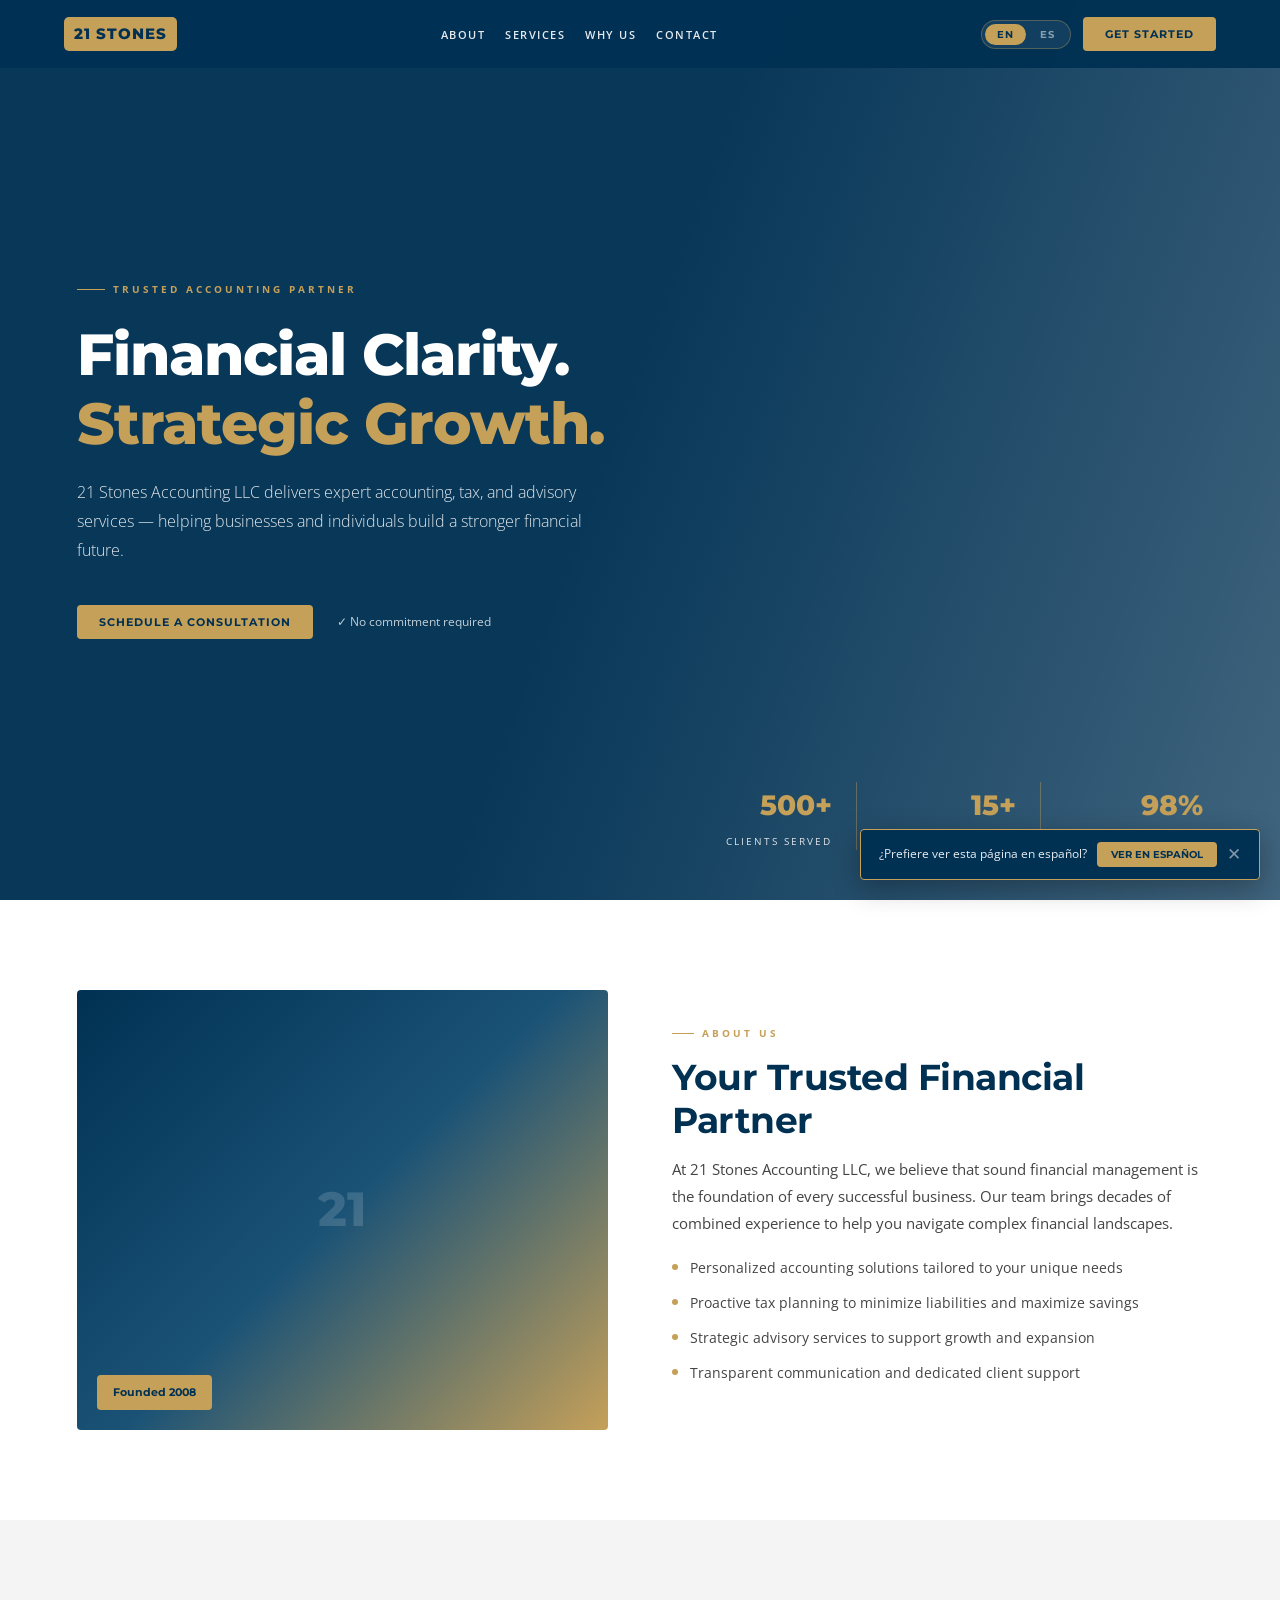
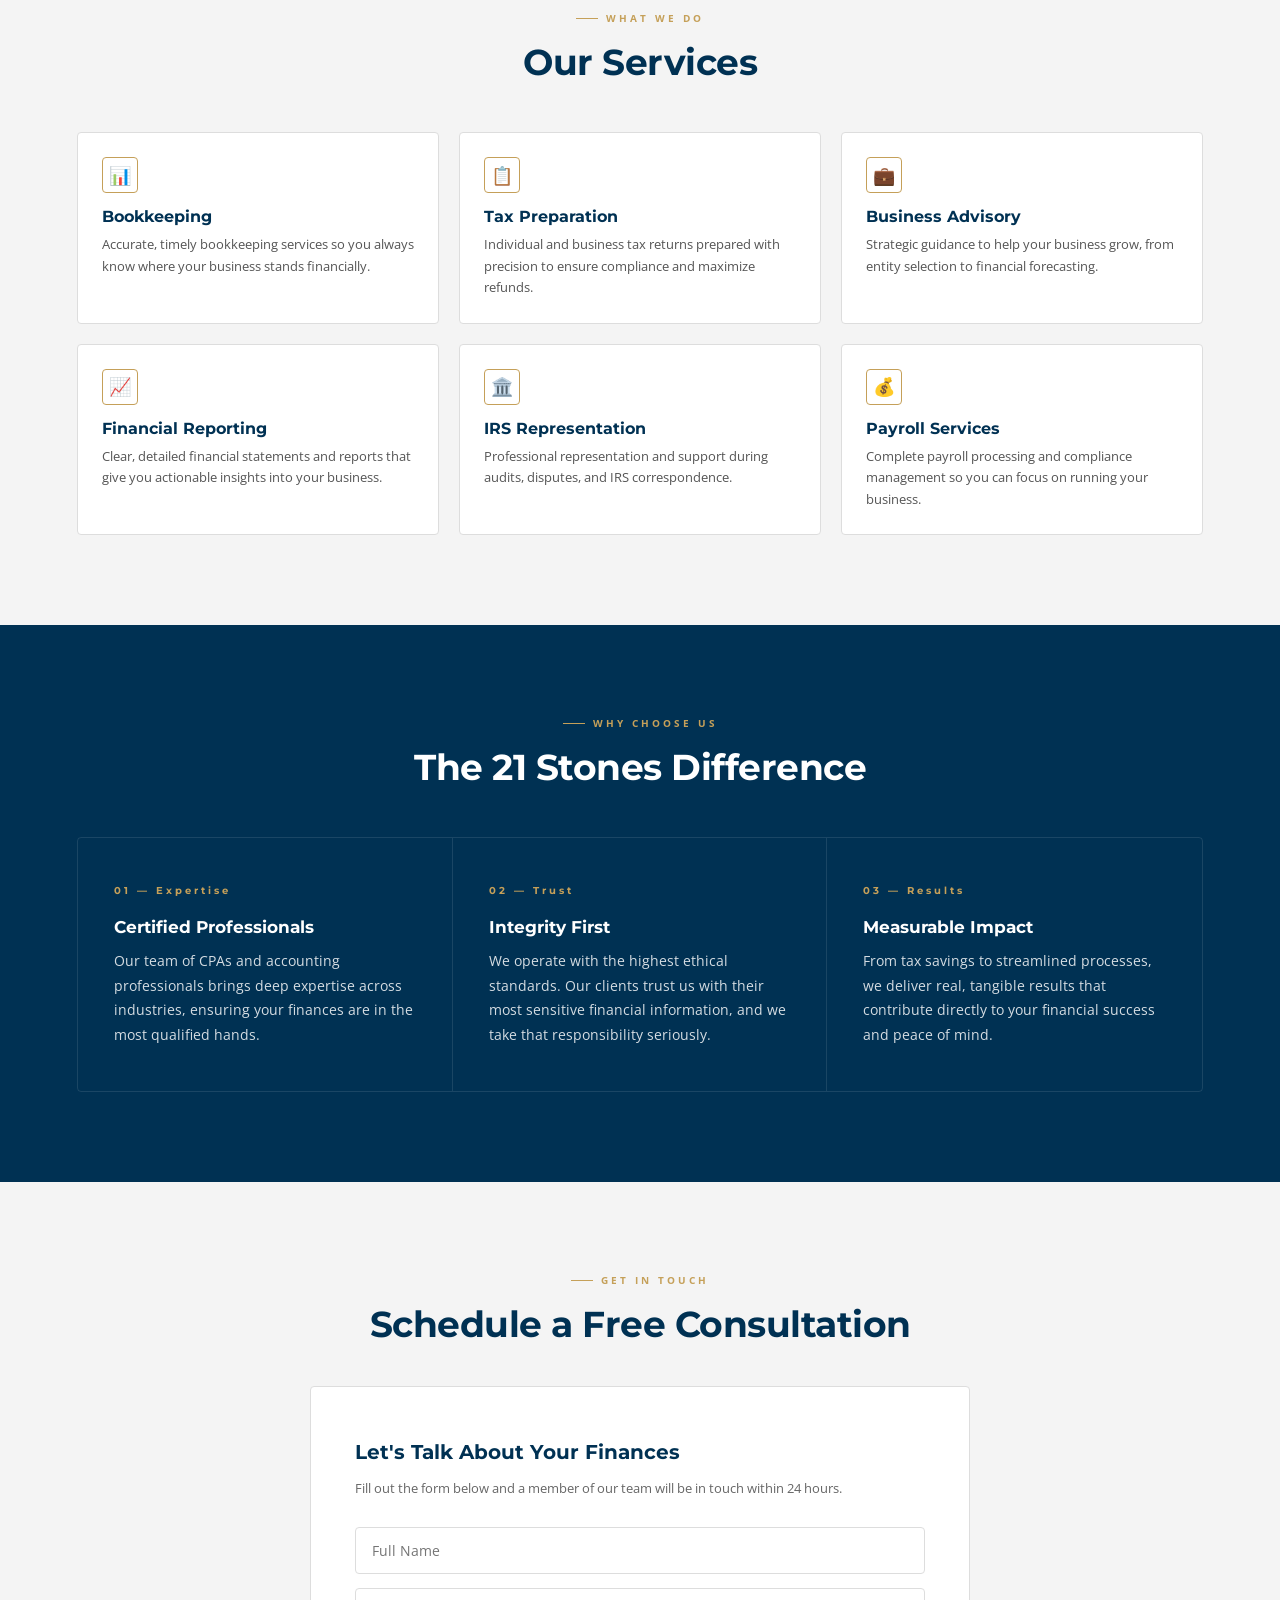
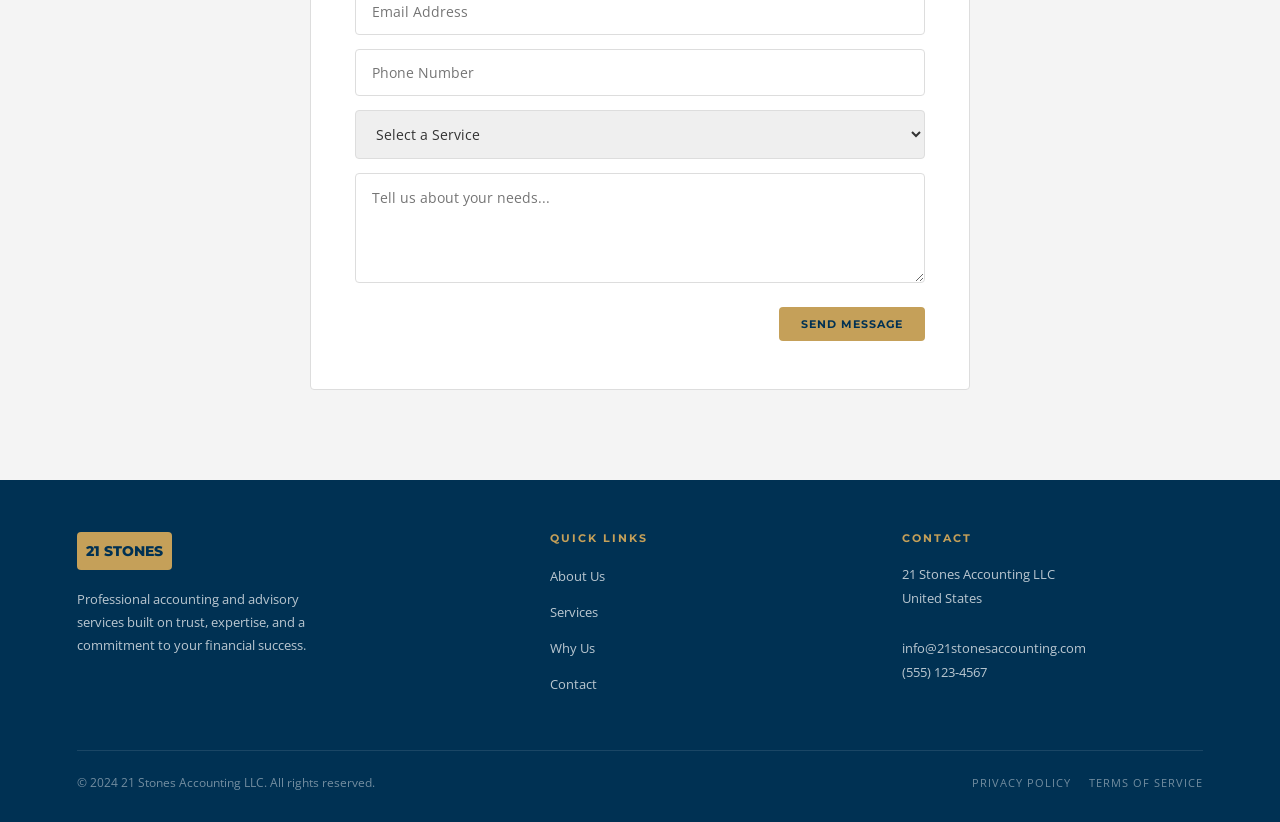
==== index.html @ 105c5746 "Update print statement from 'Hello' to 'Goodbye'" ====
<!DOCTYPE html>
<html lang="en">
<head>
<meta charset="UTF-8">
<meta name="viewport" content="width=device-width, initial-scale=1.0">
<title>21 Stones Accounting LLC</title>
<link href="https://fonts.googleapis.com/css2?family=Montserrat:wght@400;600;700;800&family=Open+Sans:wght@300;400;500;600&display=swap" rel="stylesheet">
<style>
*,*::before,*::after{box-sizing:border-box;margin:0;padding:0;}
:root{--blue:#003153;--gold:#C5A059;--r:4px;}
html{scroll-behavior:smooth;}
body{font-family:'Open Sans',sans-serif;background:#fff;color:#333;line-height:1.7;}
h1,h2,h3,h4{font-family:'Montserrat',sans-serif;line-height:1.2;}
nav{position:fixed;top:0;left:0;right:0;z-index:100;background:rgba(0,49,83,0.97);display:flex;align-items:center;justify-content:space-between;padding:0 5vw;height:68px;}
.nl{background:#C5A059;border-radius:5px;padding:4px 10px;cursor:pointer;display:flex;align-items:center;}
.nl span{font-family:'Montserrat',sans-serif;font-size:15px;font-weight:800;color:#003153;letter-spacing:1px;}
.nc{display:flex;gap:20px;list-style:none;}
.nc a{font-size:11px;font-weight:600;letter-spacing:1.5px;text-transform:uppercase;text-decoration:none;color:rgba(255,255,255,0.9);cursor:pointer;}
.nc a:hover{color:#C5A059;}
.nr{display:flex;align-items:center;gap:12px;}
.lt{display:flex;background:rgba(255,255,255,0.07);border:1px solid rgba(197,160,89,0.35);border-radius:20px;padding:3px;gap:2px;}
.lb{padding:4px 12px;border-radius:16px;border:none;cursor:pointer;font-family:'Montserrat',sans-serif;font-size:10px;font-weight:700;letter-spacing:1px;text-transform:uppercase;background:transparent;color:rgba(255,255,255,0.5);}
.lb.on{background:#C5A059;color:#003153;}
.bp{background:#C5A059;color:#003153;padding:10px 22px;border-radius:var(--r);font-family:'Montserrat',sans-serif;font-size:11px;font-weight:700;letter-spacing:1px;text-transform:uppercase;border:none;cursor:pointer;}
.bp:hover{background:#D4B570;}
#hero{position:relative;min-height:100vh;display:flex;align-items:center;padding:100px 6vw 80px;background:linear-gradient(110deg,rgba(0,49,83,0.97) 48%,rgba(0,49,83,0.75) 100%),url('https://images.unsplash.com/photo-1554224155-6726b3ff858f?w=1400') center/cover no-repeat;}
.hc{position:relative;z-index:2;max-width:640px;}
.hey{font-size:10px;font-weight:700;letter-spacing:3px;text-transform:uppercase;color:#C5A059;margin-bottom:22px;display:flex;align-items:center;gap:8px;}
.hey::before{content:'';width:28px;height:1px;background:#C5A059;display:inline-block;}
#hero h1{font-size:clamp(32px,4.5vw,58px);font-weight:800;color:#fff;margin-bottom:20px;letter-spacing:-1px;}
#hero h1 span{color:#C5A059;}
.hs{font-size:16px;color:rgba(255,255,255,0.88);max-width:520px;margin-bottom:40px;font-weight:300;line-height:1.8;}
.hrow{display:flex;align-items:center;gap:24px;flex-wrap:wrap;}
.hn{font-size:12px;color:rgba(255,255,255,0.75);}
.hst{position:absolute;right:6vw;bottom:50px;z-index:2;display:flex;gap:36px;}
.si{text-align:right;border-right:1px solid rgba(197,160,89,0.4);padding-right:24px;}
.si:last-child{border-right:none;padding-right:0;}
.sn{font-family:'Montserrat',sans-serif;font-size:28px;font-weight:800;color:#C5A059;display:block;}
.sl{font-size:10px;letter-spacing:2px;text-transform:uppercase;color:rgba(255,255,255,0.85);margin-top:3px;display:block;}
#about{padding:90px 6vw;display:grid;grid-template-columns:1fr 1fr;gap:64px;align-items:center;}
.ai{border-radius:var(--r);overflow:hidden;height:440px;position:relative;}
.aib{position:absolute;bottom:20px;left:20px;background:#C5A059;color:#003153;font-family:'Montserrat',sans-serif;font-size:11px;font-weight:700;padding:8px 16px;border-radius:var(--r);}
.ey{font-size:10px;font-weight:700;letter-spacing:3px;text-transform:uppercase;color:#C5A059;margin-bottom:14px;display:flex;align-items:center;gap:8px;}
.ey::before{content:'';width:22px;height:1px;background:#C5A059;display:inline-block;}
.tt{font-size:clamp(24px,2.8vw,36px);font-weight:700;color:#003153;margin-bottom:14px;letter-spacing:-.5px;}
.tt.w{color:#fff;}
.tl{font-size:15px;color:#444;max-width:560px;margin-bottom:32px;line-height:1.8;}
.tl.w{color:rgba(255,255,255,0.88);}
.at p{font-size:15px;color:#444;line-height:1.8;margin-bottom:18px;}
.ah{display:flex;align-items:flex-start;gap:12px;margin-bottom:10px;}
.ad{width:6px;height:6px;background:#C5A059;border-radius:50%;margin-top:9px;flex-shrink:0;}
.ah p{margin:0;font-size:14px;color:#444;}
#sectores{background:#F4F4F4;padding:90px 6vw;}
.sec-header{text-align:center;margin-bottom:48px;}
.sg{display:grid;grid-template-columns:repeat(3,1fr);gap:20px;}
.sc{background:#fff;border-radius:var(--r);overflow:hidden;border:1px solid #DDD;transition:transform .25s,box-shadow .25s;cursor:default;}
.sc:hover{transform:translateY(-4px);box-shadow:0 12px 40px rgba(0,49,83,0.12);}
.sb{padding:24px;}
.sic{width:36px;height:36px;border:1px solid #C5A059;border-radius:var(--r);display:flex;align-items:center;justify-content:center;margin-bottom:14px;font-size:18px;}
.sc h3{font-size:16px;font-weight:700;color:#003153;margin-bottom:8px;}
.sc p{font-size:13px;color:#555;line-height:1.65;}
#valor{background:#003153;padding:90px 6vw;position:relative;overflow:hidden;}
.pg{display:grid;grid-template-columns:repeat(3,1fr);border:1px solid rgba(255,255,255,0.1);border-radius:var(--r);overflow:hidden;margin-top:48px;}
.pl{padding:44px 36px;border-right:1px solid rgba(255,255,255,0.1);}
.pl:last-child{border-right:none;}
.pl:hover{background:rgba(197,160,89,0.06);}
.pn{font-family:'Montserrat',sans-serif;font-size:10px;font-weight:700;letter-spacing:3px;color:#C5A059;margin-bottom:18px;display:block;}
.pl h3{font-size:17px;font-weight:700;color:#fff;margin-bottom:12px;}
.pl p{font-size:14px;color:rgba(255,255,255,0.83);line-height:1.75;}
#contacto{background:#F4F4F4;padding:90px 6vw;}
.fw{max-width:660px;margin:0 auto;background:#fff;border:1px solid #DDD;border-radius:var(--r);padding:48px 44px;}
.fq{font-family:'Montserrat',sans-serif;font-size:20px;font-weight:700;color:#003153;margin-bottom:8px;}
.fh{font-size:13px;color:#666;margin-bottom:28px;}
.fi-row{display:flex;flex-direction:column;gap:14px;margin-bottom:20px;}
.fi-inp{width:100%;padding:13px 16px;border:1px solid #DDD;border-radius:var(--r);font-family:'Open Sans',sans-serif;font-size:14px;color:#333;outline:none;transition:border .2s;}
.fi-inp:focus{border-color:#C5A059;}
.fta{width:100%;padding:14px 16px;border:1px solid #DDD;border-radius:var(--r);font-family:'Open Sans',sans-serif;font-size:14px;color:#333;resize:vertical;min-height:110px;outline:none;transition:border .2s;}
.fta:focus{border-color:#C5A059;}
.fn{display:flex;justify-content:flex-end;margin-top:24px;}
footer{background:#003153;padding:52px 6vw 28px;}
.ft{display:grid;grid-template-columns:1.4fr 1fr 1fr;gap:52px;margin-bottom:44px;}
.flw{display:inline-block;background:#C5A059;padding:5px 9px;border-radius:var(--r);margin-bottom:10px;}
.flw span{font-family:'Montserrat',sans-serif;font-size:14px;font-weight:800;color:#003153;}
.fb p{font-size:13px;color:rgba(255,255,255,0.73);line-height:1.8;max-width:250px;margin-top:8px;}
.fc h4{font-family:'Montserrat',sans-serif;font-size:11px;font-weight:700;letter-spacing:2px;text-transform:uppercase;color:#C5A059;margin-bottom:16px;}
.fc ul{list-style:none;}
.fc li{margin-bottom:9px;}
.fc a{font-size:13px;color:rgba(255,255,255,0.73);text-decoration:none;cursor:pointer;}
.fc a:hover{color:#C5A059;}
.fc address{font-style:normal;font-size:13px;color:rgba(255,255,255,0.73);line-height:1.9;}
.fbot{border-top:1px solid rgba(255,255,255,0.1);padding-top:22px;display:flex;align-items:center;justify-content:space-between;flex-wrap:wrap;gap:10px;}
.fcp{font-size:12px;color:rgba(255,255,255,0.45);}
.fleg{display:flex;gap:18px;}
.fleg a{font-size:11px;letter-spacing:1px;text-transform:uppercase;color:rgba(255,255,255,0.45);text-decoration:none;}
.fleg a:hover{color:#C5A059;}
.lang-bar{position:fixed;bottom:20px;right:20px;z-index:200;background:#003153;border:1px solid #C5A059;border-radius:var(--r);padding:12px 18px;display:flex;align-items:center;gap:10px;box-shadow:0 8px 28px rgba(0,0,0,0.3);}
.lang-bar p{font-size:12px;color:rgba(255,255,255,0.9);}
.lbb{background:#C5A059;color:#003153;border:none;padding:6px 14px;border-radius:var(--r);font-family:'Montserrat',sans-serif;font-size:10px;font-weight:700;cursor:pointer;text-transform:uppercase;}
.lbx{background:none;border:none;color:rgba(255,255,255,0.5);cursor:pointer;font-size:17px;line-height:1;}
@media(max-width:860px){
  .nc{display:none;}
  #about{grid-template-columns:1fr;}
  .ai{height:280px;}
  .sg,.pg{grid-template-columns:1fr;}
  .pl{border-right:none;border-bottom:1px solid rgba(255,255,255,0.1);}
  .ft{grid-template-columns:1fr;gap:28px;}
  .hst{position:static;margin-top:40px;flex-wrap:wrap;gap:16px;}
  .si{text-align:left;border-right:none;border-bottom:1px solid rgba(197,160,89,0.2);padding-bottom:10px;}
  .fw{padding:28px 18px;}
}
</style>
</head>
<body>

<div class="lang-bar" id="langbar">
  <p>¿Prefiere ver esta página en español?</p>
  <button class="lbb" onclick="document.getElementById('langbar').style.display='none'">Ver en Español</button>
  <button class="lbx" onclick="document.getElementById('langbar').style.display='none'">✕</button>
</div>

<nav>
  <div class="nl" onclick="window.scrollTo({top:0,behavior:'smooth'})" style="cursor:pointer;">
    <span>21 STONES</span>
  </div>
  <ul class="nc">
    <li><a onclick="document.getElementById('about').scrollIntoView({behavior:'smooth'})">About</a></li>
    <li><a onclick="document.getElementById('sectores').scrollIntoView({behavior:'smooth'})">Services</a></li>
    <li><a onclick="document.getElementById('valor').scrollIntoView({behavior:'smooth'})">Why Us</a></li>
    <li><a onclick="document.getElementById('contacto').scrollIntoView({behavior:'smooth'})">Contact</a></li>
  </ul>
  <div class="nr">
    <div class="lt">
      <button class="lb on" id="btnEN" onclick="setLang('en')">EN</button>
      <button class="lb" id="btnES" onclick="setLang('es')">ES</button>
    </div>
    <button class="bp" onclick="document.getElementById('contacto').scrollIntoView({behavior:'smooth'})">Get Started</button>
  </div>
</nav>

<section id="hero">
  <div class="hc">
    <div class="hey">Trusted Accounting Partner</div>
    <h1>Financial Clarity.<br><span>Strategic Growth.</span></h1>
    <p class="hs">21 Stones Accounting LLC delivers expert accounting, tax, and advisory services — helping businesses and individuals build a stronger financial future.</p>
    <div class="hrow">
      <button class="bp" onclick="document.getElementById('contacto').scrollIntoView({behavior:'smooth'})">Schedule a Consultation</button>
      <span class="hn">✓ No commitment required</span>
    </div>
  </div>
  <div class="hst">
    <div class="si"><span class="sn">500+</span><span class="sl">Clients Served</span></div>
    <div class="si"><span class="sn">15+</span><span class="sl">Years Experience</span></div>
    <div class="si"><span class="sn">98%</span><span class="sl">Client Retention</span></div>
  </div>
</section>

<section id="about">
  <div class="ai">
    <div style="width:100%;height:100%;background:linear-gradient(135deg,#003153 0%,#1a5276 50%,#C5A059 100%);display:flex;align-items:center;justify-content:center;">
      <span style="font-family:'Montserrat',sans-serif;font-size:48px;font-weight:800;color:rgba(255,255,255,0.15);">21</span>
    </div>
    <div class="aib">Founded 2008</div>
  </div>
  <div class="at">
    <div class="ey">About Us</div>
    <h2 class="tt">Your Trusted Financial Partner</h2>
    <p>At 21 Stones Accounting LLC, we believe that sound financial management is the foundation of every successful business. Our team brings decades of combined experience to help you navigate complex financial landscapes.</p>
    <div class="ah"><div class="ad"></div><p>Personalized accounting solutions tailored to your unique needs</p></div>
    <div class="ah"><div class="ad"></div><p>Proactive tax planning to minimize liabilities and maximize savings</p></div>
    <div class="ah"><div class="ad"></div><p>Strategic advisory services to support growth and expansion</p></div>
    <div class="ah"><div class="ad"></div><p>Transparent communication and dedicated client support</p></div>
  </div>
</section>

<section id="sectores">
  <div class="sec-header">
    <div class="ey" style="justify-content:center;">What We Do</div>
    <h2 class="tt">Our Services</h2>
  </div>
  <div class="sg">
    <div class="sc">
      <div class="sb">
        <div class="sic">📊</div>
        <h3>Bookkeeping</h3>
        <p>Accurate, timely bookkeeping services so you always know where your business stands financially.</p>
      </div>
    </div>
    <div class="sc">
      <div class="sb">
        <div class="sic">📋</div>
        <h3>Tax Preparation</h3>
        <p>Individual and business tax returns prepared with precision to ensure compliance and maximize refunds.</p>
      </div>
    </div>
    <div class="sc">
      <div class="sb">
        <div class="sic">💼</div>
        <h3>Business Advisory</h3>
        <p>Strategic guidance to help your business grow, from entity selection to financial forecasting.</p>
      </div>
    </div>
    <div class="sc">
      <div class="sb">
        <div class="sic">📈</div>
        <h3>Financial Reporting</h3>
        <p>Clear, detailed financial statements and reports that give you actionable insights into your business.</p>
      </div>
    </div>
    <div class="sc">
      <div class="sb">
        <div class="sic">🏛️</div>
        <h3>IRS Representation</h3>
        <p>Professional representation and support during audits, disputes, and IRS correspondence.</p>
      </div>
    </div>
    <div class="sc">
      <div class="sb">
        <div class="sic">💰</div>
        <h3>Payroll Services</h3>
        <p>Complete payroll processing and compliance management so you can focus on running your business.</p>
      </div>
    </div>
  </div>
</section>

<section id="valor">
  <div style="text-align:center;margin-bottom:0;">
    <div class="ey" style="justify-content:center;">Why Choose Us</div>
    <h2 class="tt w">The 21 Stones Difference</h2>
  </div>
  <div class="pg">
    <div class="pl">
      <span class="pn">01 — Expertise</span>
      <h3>Certified Professionals</h3>
      <p>Our team of CPAs and accounting professionals brings deep expertise across industries, ensuring your finances are in the most qualified hands.</p>
    </div>
    <div class="pl">
      <span class="pn">02 — Trust</span>
      <h3>Integrity First</h3>
      <p>We operate with the highest ethical standards. Our clients trust us with their most sensitive financial information, and we take that responsibility seriously.</p>
    </div>
    <div class="pl">
      <span class="pn">03 — Results</span>
      <h3>Measurable Impact</h3>
      <p>From tax savings to streamlined processes, we deliver real, tangible results that contribute directly to your financial success and peace of mind.</p>
    </div>
  </div>
</section>

<section id="contacto">
  <div class="sec-header" style="text-align:center;margin-bottom:40px;">
    <div class="ey" style="justify-content:center;">Get In Touch</div>
    <h2 class="tt">Schedule a Free Consultation</h2>
  </div>
  <div class="fw">
    <p class="fq">Let's Talk About Your Finances</p>
    <p class="fh">Fill out the form below and a member of our team will be in touch within 24 hours.</p>
    <div class="fi-row">
      <input class="fi-inp" type="text" placeholder="Full Name">
      <input class="fi-inp" type="email" placeholder="Email Address">
      <input class="fi-inp" type="tel" placeholder="Phone Number">
      <select class="fi-inp">
        <option value="">Select a Service</option>
        <option>Bookkeeping</option>
        <option>Tax Preparation</option>
        <option>Business Advisory</option>
        <option>Financial Reporting</option>
        <option>IRS Representation</option>
        <option>Payroll Services</option>
      </select>
      <textarea class="fta" placeholder="Tell us about your needs..."></textarea>
    </div>
    <div class="fn">
      <button class="bp">Send Message</button>
    </div>
  </div>
</section>

<footer>
  <div class="ft">
    <div class="fb">
      <div class="flw"><span>21 STONES</span></div>
      <p>Professional accounting and advisory services built on trust, expertise, and a commitment to your financial success.</p>
    </div>
    <div class="fc">
      <h4>Quick Links</h4>
      <ul>
        <li><a onclick="document.getElementById('about').scrollIntoView({behavior:'smooth'})">About Us</a></li>
        <li><a onclick="document.getElementById('sectores').scrollIntoView({behavior:'smooth'})">Services</a></li>
        <li><a onclick="document.getElementById('valor').scrollIntoView({behavior:'smooth'})">Why Us</a></li>
        <li><a onclick="document.getElementById('contacto').scrollIntoView({behavior:'smooth'})">Contact</a></li>
      </ul>
    </div>
    <div class="fc">
      <h4>Contact</h4>
      <address>
        21 Stones Accounting LLC<br>
        United States<br><br>
        info@21stonesaccounting.com<br>
        (555) 123-4567
      </address>
    </div>
  </div>
  <div class="fbot">
    <span class="fcp">© 2024 21 Stones Accounting LLC. All rights reserved.</span>
    <div class="fleg">
      <a href="#">Privacy Policy</a>
      <a href="#">Terms of Service</a>
    </div>
  </div>
</footer>

<script>
function setLang(lang) {
  document.getElementById('btnEN').classList.toggle('on', lang === 'en');
  document.getElementById('btnES').classList.toggle('on', lang === 'es');
}
</script>
</body>
</html>
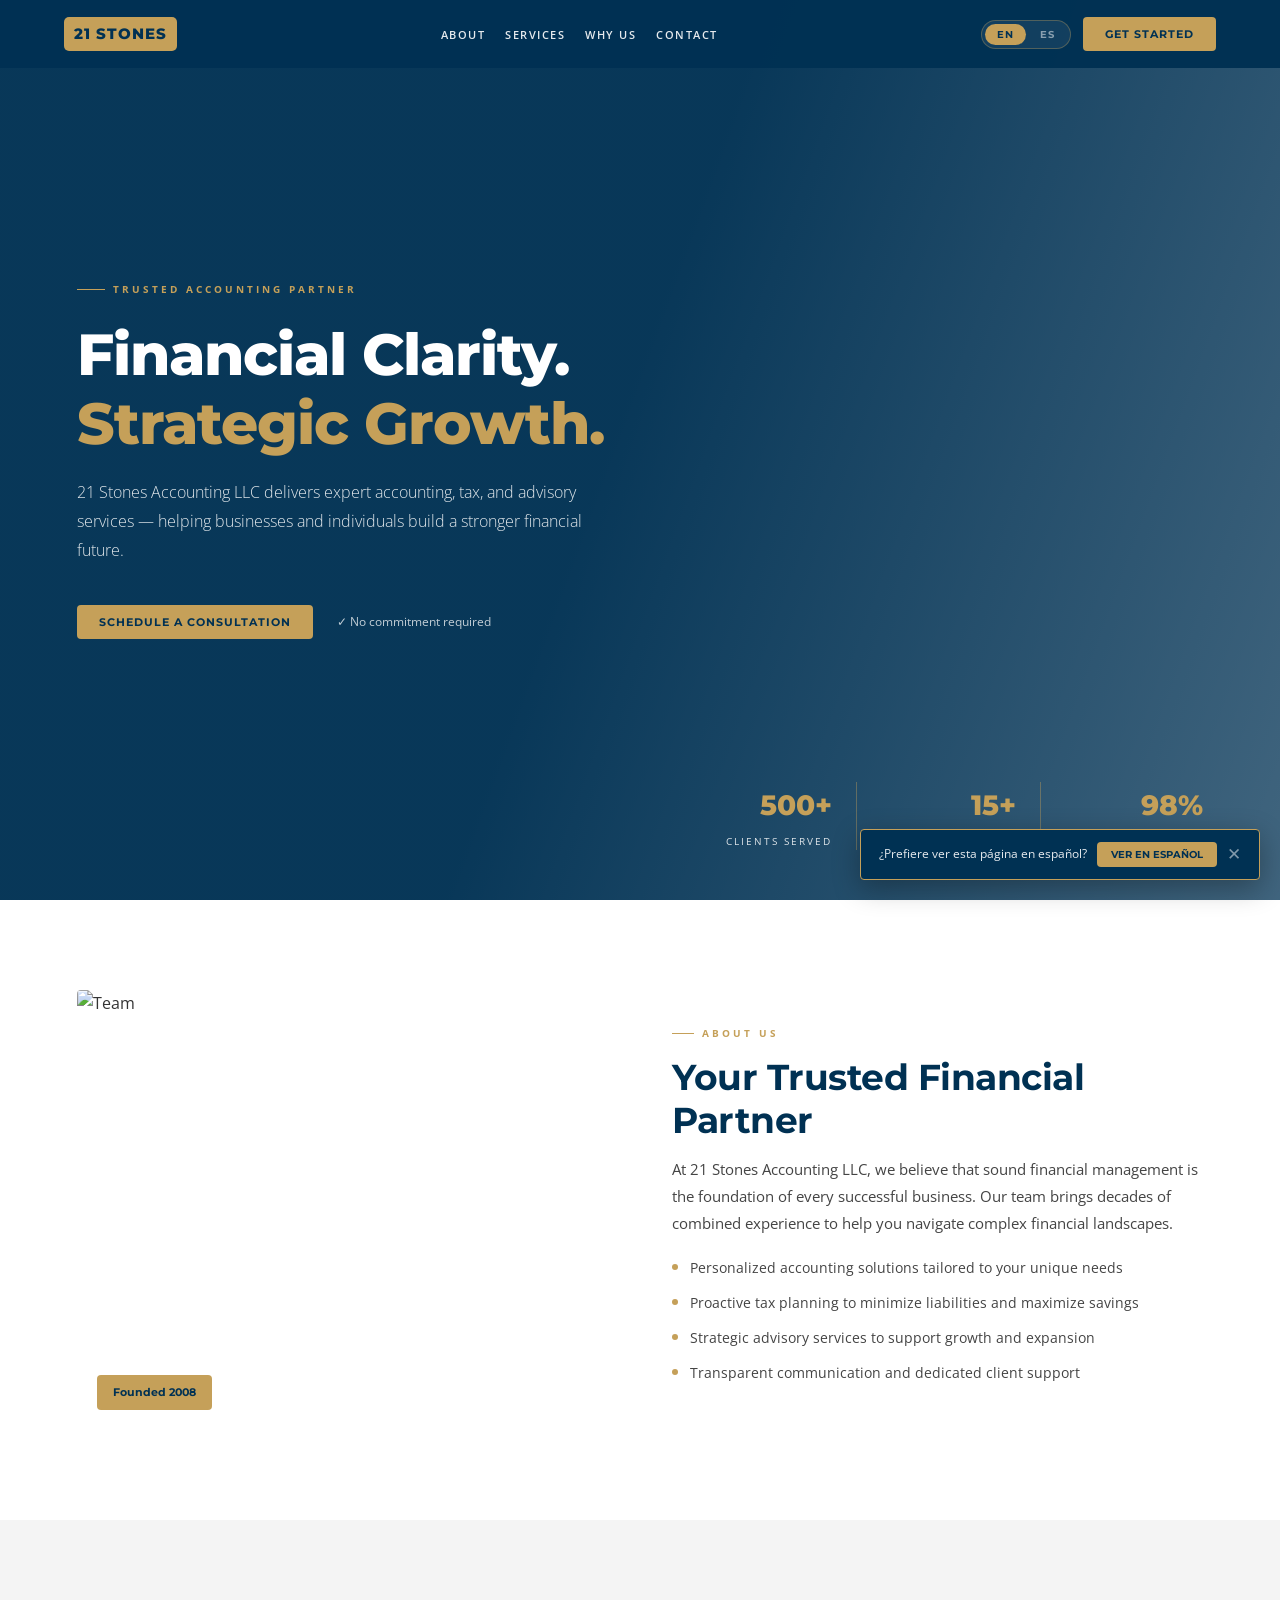
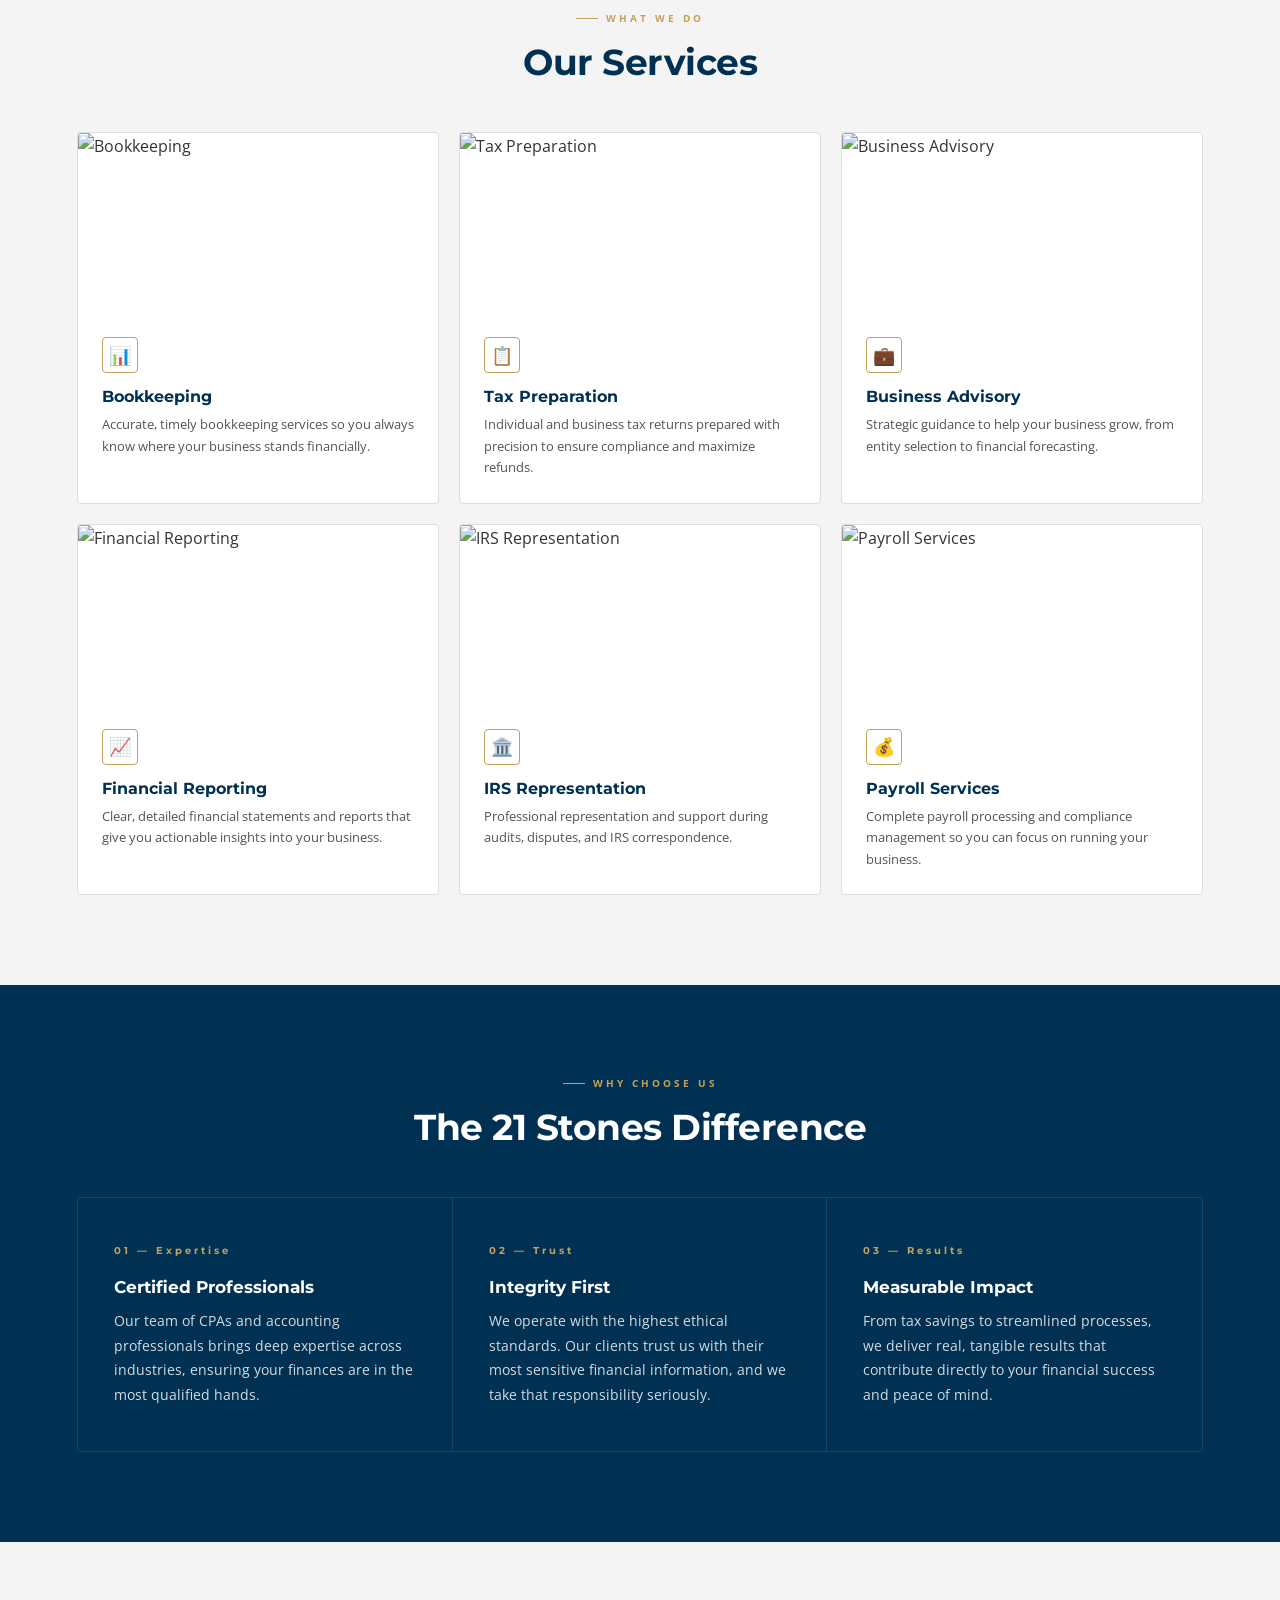
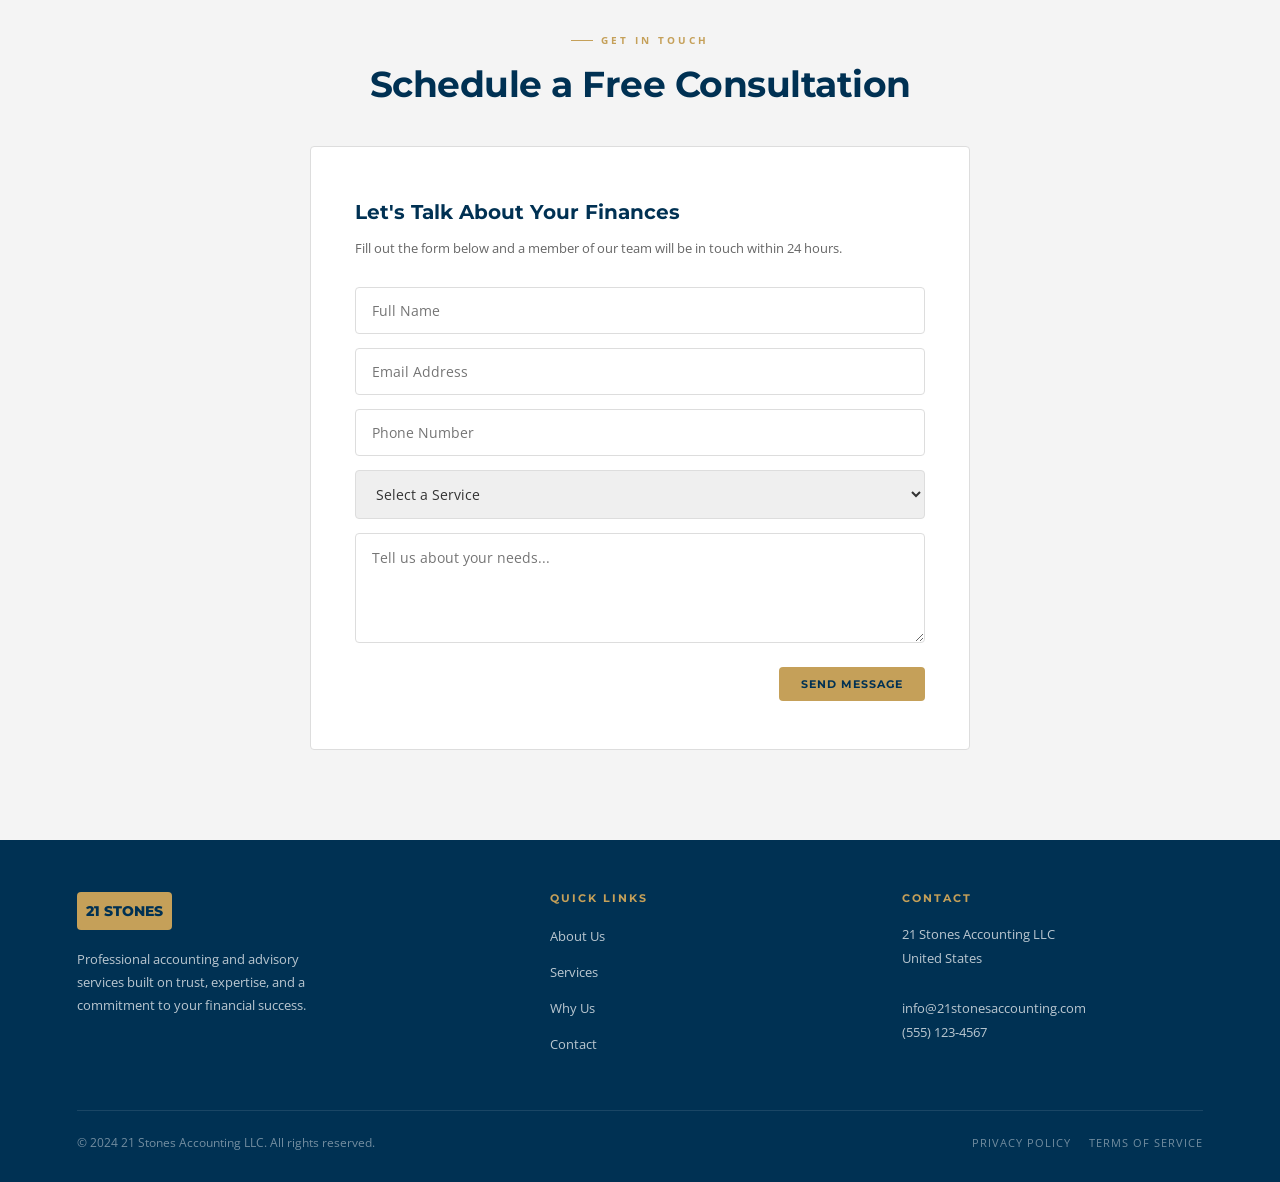
==== commit a3f53f14: "Add multilingual support and update content" ====
--- a/index.html
+++ b/index.html
@@ -23,7 +23,7 @@
 .lb.on{background:#C5A059;color:#003153;}
 .bp{background:#C5A059;color:#003153;padding:10px 22px;border-radius:var(--r);font-family:'Montserrat',sans-serif;font-size:11px;font-weight:700;letter-spacing:1px;text-transform:uppercase;border:none;cursor:pointer;}
 .bp:hover{background:#D4B570;}
-#hero{position:relative;min-height:100vh;display:flex;align-items:center;padding:100px 6vw 80px;background:linear-gradient(110deg,rgba(0,49,83,0.97) 48%,rgba(0,49,83,0.75) 100%),url('https://images.unsplash.com/photo-1554224155-6726b3ff858f?w=1400') center/cover no-repeat;}
+#hero{position:relative;min-height:100vh;display:flex;align-items:center;padding:100px 6vw 80px;background:linear-gradient(110deg,rgba(0,49,83,0.97) 48%,rgba(0,49,83,0.75) 100%),url('https://images.unsplash.com/photo-1554224155-6726b3ff858f?w=1400&auto=format&fit=crop') center/cover no-repeat;}
 .hc{position:relative;z-index:2;max-width:640px;}
 .hey{font-size:10px;font-weight:700;letter-spacing:3px;text-transform:uppercase;color:#C5A059;margin-bottom:22px;display:flex;align-items:center;gap:8px;}
 .hey::before{content:'';width:28px;height:1px;background:#C5A059;display:inline-block;}
@@ -39,13 +39,12 @@
 .sl{font-size:10px;letter-spacing:2px;text-transform:uppercase;color:rgba(255,255,255,0.85);margin-top:3px;display:block;}
 #about{padding:90px 6vw;display:grid;grid-template-columns:1fr 1fr;gap:64px;align-items:center;}
 .ai{border-radius:var(--r);overflow:hidden;height:440px;position:relative;}
+.ai img{width:100%;height:100%;object-fit:cover;}
 .aib{position:absolute;bottom:20px;left:20px;background:#C5A059;color:#003153;font-family:'Montserrat',sans-serif;font-size:11px;font-weight:700;padding:8px 16px;border-radius:var(--r);}
 .ey{font-size:10px;font-weight:700;letter-spacing:3px;text-transform:uppercase;color:#C5A059;margin-bottom:14px;display:flex;align-items:center;gap:8px;}
 .ey::before{content:'';width:22px;height:1px;background:#C5A059;display:inline-block;}
 .tt{font-size:clamp(24px,2.8vw,36px);font-weight:700;color:#003153;margin-bottom:14px;letter-spacing:-.5px;}
 .tt.w{color:#fff;}
-.tl{font-size:15px;color:#444;max-width:560px;margin-bottom:32px;line-height:1.8;}
-.tl.w{color:rgba(255,255,255,0.88);}
 .at p{font-size:15px;color:#444;line-height:1.8;margin-bottom:18px;}
 .ah{display:flex;align-items:flex-start;gap:12px;margin-bottom:10px;}
 .ad{width:6px;height:6px;background:#C5A059;border-radius:50%;margin-top:9px;flex-shrink:0;}
@@ -55,6 +54,9 @@
 .sg{display:grid;grid-template-columns:repeat(3,1fr);gap:20px;}
 .sc{background:#fff;border-radius:var(--r);overflow:hidden;border:1px solid #DDD;transition:transform .25s,box-shadow .25s;cursor:default;}
 .sc:hover{transform:translateY(-4px);box-shadow:0 12px 40px rgba(0,49,83,0.12);}
+.sim{height:180px;overflow:hidden;}
+.sim img{width:100%;height:100%;object-fit:cover;transition:transform .4s;}
+.sc:hover .sim img{transform:scale(1.05);}
 .sb{padding:24px;}
 .sic{width:36px;height:36px;border:1px solid #C5A059;border-radius:var(--r);display:flex;align-items:center;justify-content:center;margin-bottom:14px;font-size:18px;}
 .sc h3{font-size:16px;font-weight:700;color:#003153;margin-bottom:8px;}
@@ -113,8 +115,8 @@
 <body>
 
 <div class="lang-bar" id="langbar">
-  <p>¿Prefiere ver esta página en español?</p>
-  <button class="lbb" onclick="document.getElementById('langbar').style.display='none'">Ver en Español</button>
+  <p data-en="Would you prefer this page in English?" data-es="¿Prefiere ver esta página en español?">¿Prefiere ver esta página en español?</p>
+  <button class="lbb" onclick="switchLang('es');document.getElementById('langbar').style.display='none'" data-en="View in English" data-es="Ver en Español">Ver en Español</button>
   <button class="lbx" onclick="document.getElementById('langbar').style.display='none'">✕</button>
 </div>
 
@@ -123,155 +125,164 @@
     <span>21 STONES</span>
   </div>
   <ul class="nc">
-    <li><a onclick="document.getElementById('about').scrollIntoView({behavior:'smooth'})">About</a></li>
-    <li><a onclick="document.getElementById('sectores').scrollIntoView({behavior:'smooth'})">Services</a></li>
-    <li><a onclick="document.getElementById('valor').scrollIntoView({behavior:'smooth'})">Why Us</a></li>
-    <li><a onclick="document.getElementById('contacto').scrollIntoView({behavior:'smooth'})">Contact</a></li>
+    <li><a onclick="document.getElementById('about').scrollIntoView({behavior:'smooth'})" data-en="About" data-es="Nosotros">About</a></li>
+    <li><a onclick="document.getElementById('sectores').scrollIntoView({behavior:'smooth'})" data-en="Services" data-es="Servicios">Services</a></li>
+    <li><a onclick="document.getElementById('valor').scrollIntoView({behavior:'smooth'})" data-en="Why Us" data-es="Por Qué Nosotros">Why Us</a></li>
+    <li><a onclick="document.getElementById('contacto').scrollIntoView({behavior:'smooth'})" data-en="Contact" data-es="Contacto">Contact</a></li>
   </ul>
   <div class="nr">
     <div class="lt">
-      <button class="lb on" id="btnEN" onclick="setLang('en')">EN</button>
-      <button class="lb" id="btnES" onclick="setLang('es')">ES</button>
-    </div>
-    <button class="bp" onclick="document.getElementById('contacto').scrollIntoView({behavior:'smooth'})">Get Started</button>
+      <button class="lb on" id="btnEN" onclick="switchLang('en')">EN</button>
+      <button class="lb" id="btnES" onclick="switchLang('es')">ES</button>
+    </div>
+    <button class="bp" onclick="document.getElementById('contacto').scrollIntoView({behavior:'smooth'})" data-en="Get Started" data-es="Comenzar">Get Started</button>
   </div>
 </nav>
 
+<!-- HERO -->
 <section id="hero">
   <div class="hc">
-    <div class="hey">Trusted Accounting Partner</div>
-    <h1>Financial Clarity.<br><span>Strategic Growth.</span></h1>
-    <p class="hs">21 Stones Accounting LLC delivers expert accounting, tax, and advisory services — helping businesses and individuals build a stronger financial future.</p>
+    <div class="hey" data-en="Trusted Accounting Partner" data-es="Su Socio Contable de Confianza">Trusted Accounting Partner</div>
+    <h1 data-en="Financial Clarity.<br><span>Strategic Growth.</span>" data-es="Claridad Financiera.<br><span>Crecimiento Estratégico.</span>">Financial Clarity.<br><span>Strategic Growth.</span></h1>
+    <p class="hs" data-en="21 Stones Accounting LLC delivers expert accounting, tax, and advisory services — helping businesses and individuals build a stronger financial future." data-es="21 Stones Accounting LLC ofrece servicios expertos de contabilidad, impuestos y asesoría — ayudando a empresas e individuos a construir un futuro financiero más sólido.">21 Stones Accounting LLC delivers expert accounting, tax, and advisory services — helping businesses and individuals build a stronger financial future.</p>
     <div class="hrow">
-      <button class="bp" onclick="document.getElementById('contacto').scrollIntoView({behavior:'smooth'})">Schedule a Consultation</button>
-      <span class="hn">✓ No commitment required</span>
+      <button class="bp" onclick="document.getElementById('contacto').scrollIntoView({behavior:'smooth'})" data-en="Schedule a Consultation" data-es="Agendar una Consulta">Schedule a Consultation</button>
+      <span class="hn" data-en="✓ No commitment required" data-es="✓ Sin compromiso">✓ No commitment required</span>
     </div>
   </div>
   <div class="hst">
-    <div class="si"><span class="sn">500+</span><span class="sl">Clients Served</span></div>
-    <div class="si"><span class="sn">15+</span><span class="sl">Years Experience</span></div>
-    <div class="si"><span class="sn">98%</span><span class="sl">Client Retention</span></div>
-  </div>
-</section>
-
+    <div class="si"><span class="sn">500+</span><span class="sl" data-en="Clients Served" data-es="Clientes Atendidos">Clients Served</span></div>
+    <div class="si"><span class="sn">15+</span><span class="sl" data-en="Years Experience" data-es="Años de Experiencia">Years Experience</span></div>
+    <div class="si"><span class="sn">98%</span><span class="sl" data-en="Client Retention" data-es="Retención de Clientes">Client Retention</span></div>
+  </div>
+</section>
+
+<!-- ABOUT -->
 <section id="about">
   <div class="ai">
-    <div style="width:100%;height:100%;background:linear-gradient(135deg,#003153 0%,#1a5276 50%,#C5A059 100%);display:flex;align-items:center;justify-content:center;">
-      <span style="font-family:'Montserrat',sans-serif;font-size:48px;font-weight:800;color:rgba(255,255,255,0.15);">21</span>
-    </div>
-    <div class="aib">Founded 2008</div>
+    <img src="https://images.unsplash.com/photo-1521791136064-7986c2920216?w=800&auto=format&fit=crop" alt="Team">
+    <div class="aib" data-en="Founded 2008" data-es="Fundada en 2008">Founded 2008</div>
   </div>
   <div class="at">
-    <div class="ey">About Us</div>
-    <h2 class="tt">Your Trusted Financial Partner</h2>
-    <p>At 21 Stones Accounting LLC, we believe that sound financial management is the foundation of every successful business. Our team brings decades of combined experience to help you navigate complex financial landscapes.</p>
-    <div class="ah"><div class="ad"></div><p>Personalized accounting solutions tailored to your unique needs</p></div>
-    <div class="ah"><div class="ad"></div><p>Proactive tax planning to minimize liabilities and maximize savings</p></div>
-    <div class="ah"><div class="ad"></div><p>Strategic advisory services to support growth and expansion</p></div>
-    <div class="ah"><div class="ad"></div><p>Transparent communication and dedicated client support</p></div>
-  </div>
-</section>
-
+    <div class="ey" data-en="About Us" data-es="Sobre Nosotros">About Us</div>
+    <h2 class="tt" data-en="Your Trusted Financial Partner" data-es="Su Socio Financiero de Confianza">Your Trusted Financial Partner</h2>
+    <p data-en="At 21 Stones Accounting LLC, we believe that sound financial management is the foundation of every successful business. Our team brings decades of combined experience to help you navigate complex financial landscapes." data-es="En 21 Stones Accounting LLC, creemos que una gestión financiera sólida es la base de todo negocio exitoso. Nuestro equipo aporta décadas de experiencia combinada para ayudarle a navegar entornos financieros complejos.">At 21 Stones Accounting LLC, we believe that sound financial management is the foundation of every successful business. Our team brings decades of combined experience to help you navigate complex financial landscapes.</p>
+    <div class="ah"><div class="ad"></div><p data-en="Personalized accounting solutions tailored to your unique needs" data-es="Soluciones contables personalizadas según sus necesidades únicas">Personalized accounting solutions tailored to your unique needs</p></div>
+    <div class="ah"><div class="ad"></div><p data-en="Proactive tax planning to minimize liabilities and maximize savings" data-es="Planificación fiscal proactiva para minimizar obligaciones y maximizar ahorros">Proactive tax planning to minimize liabilities and maximize savings</p></div>
+    <div class="ah"><div class="ad"></div><p data-en="Strategic advisory services to support growth and expansion" data-es="Servicios de asesoría estratégica para apoyar el crecimiento y la expansión">Strategic advisory services to support growth and expansion</p></div>
+    <div class="ah"><div class="ad"></div><p data-en="Transparent communication and dedicated client support" data-es="Comunicación transparente y soporte dedicado al cliente">Transparent communication and dedicated client support</p></div>
+  </div>
+</section>
+
+<!-- SERVICES -->
 <section id="sectores">
   <div class="sec-header">
-    <div class="ey" style="justify-content:center;">What We Do</div>
-    <h2 class="tt">Our Services</h2>
+    <div class="ey" style="justify-content:center;" data-en="What We Do" data-es="Lo Que Hacemos">What We Do</div>
+    <h2 class="tt" data-en="Our Services" data-es="Nuestros Servicios">Our Services</h2>
   </div>
   <div class="sg">
     <div class="sc">
+      <div class="sim"><img src="https://images.unsplash.com/photo-1460925895917-afdab827c52f?w=600&auto=format&fit=crop" alt="Bookkeeping"></div>
       <div class="sb">
         <div class="sic">📊</div>
-        <h3>Bookkeeping</h3>
-        <p>Accurate, timely bookkeeping services so you always know where your business stands financially.</p>
-      </div>
-    </div>
-    <div class="sc">
+        <h3 data-en="Bookkeeping" data-es="Teneduría de Libros">Bookkeeping</h3>
+        <p data-en="Accurate, timely bookkeeping services so you always know where your business stands financially." data-es="Servicios de contabilidad precisos y puntuales para que siempre sepa la situación financiera de su negocio.">Accurate, timely bookkeeping services so you always know where your business stands financially.</p>
+      </div>
+    </div>
+    <div class="sc">
+      <div class="sim"><img src="https://images.unsplash.com/photo-1586281380349-632531db7ed4?w=600&auto=format&fit=crop" alt="Tax Preparation"></div>
       <div class="sb">
         <div class="sic">📋</div>
-        <h3>Tax Preparation</h3>
-        <p>Individual and business tax returns prepared with precision to ensure compliance and maximize refunds.</p>
-      </div>
-    </div>
-    <div class="sc">
+        <h3 data-en="Tax Preparation" data-es="Preparación de Impuestos">Tax Preparation</h3>
+        <p data-en="Individual and business tax returns prepared with precision to ensure compliance and maximize refunds." data-es="Declaraciones de impuestos individuales y empresariales preparadas con precisión para garantizar el cumplimiento y maximizar los reembolsos.">Individual and business tax returns prepared with precision to ensure compliance and maximize refunds.</p>
+      </div>
+    </div>
+    <div class="sc">
+      <div class="sim"><img src="https://images.unsplash.com/photo-1542744173-8e7e53415bb0?w=600&auto=format&fit=crop" alt="Business Advisory"></div>
       <div class="sb">
         <div class="sic">💼</div>
-        <h3>Business Advisory</h3>
-        <p>Strategic guidance to help your business grow, from entity selection to financial forecasting.</p>
-      </div>
-    </div>
-    <div class="sc">
+        <h3 data-en="Business Advisory" data-es="Asesoría Empresarial">Business Advisory</h3>
+        <p data-en="Strategic guidance to help your business grow, from entity selection to financial forecasting." data-es="Orientación estratégica para hacer crecer su negocio, desde la selección de entidad hasta la proyección financiera.">Strategic guidance to help your business grow, from entity selection to financial forecasting.</p>
+      </div>
+    </div>
+    <div class="sc">
+      <div class="sim"><img src="https://images.unsplash.com/photo-1551288049-bebda4e38f71?w=600&auto=format&fit=crop" alt="Financial Reporting"></div>
       <div class="sb">
         <div class="sic">📈</div>
-        <h3>Financial Reporting</h3>
-        <p>Clear, detailed financial statements and reports that give you actionable insights into your business.</p>
-      </div>
-    </div>
-    <div class="sc">
+        <h3 data-en="Financial Reporting" data-es="Informes Financieros">Financial Reporting</h3>
+        <p data-en="Clear, detailed financial statements and reports that give you actionable insights into your business." data-es="Estados financieros e informes claros y detallados que le brindan información útil sobre su negocio.">Clear, detailed financial statements and reports that give you actionable insights into your business.</p>
+      </div>
+    </div>
+    <div class="sc">
+      <div class="sim"><img src="https://images.unsplash.com/photo-1589829545856-d10d557cf95f?w=600&auto=format&fit=crop" alt="IRS Representation"></div>
       <div class="sb">
         <div class="sic">🏛️</div>
-        <h3>IRS Representation</h3>
-        <p>Professional representation and support during audits, disputes, and IRS correspondence.</p>
-      </div>
-    </div>
-    <div class="sc">
+        <h3 data-en="IRS Representation" data-es="Representación ante el IRS">IRS Representation</h3>
+        <p data-en="Professional representation and support during audits, disputes, and IRS correspondence." data-es="Representación y apoyo profesional durante auditorías, disputas y correspondencia con el IRS.">Professional representation and support during audits, disputes, and IRS correspondence.</p>
+      </div>
+    </div>
+    <div class="sc">
+      <div class="sim"><img src="https://images.unsplash.com/photo-1556742049-0cfed4f6a45d?w=600&auto=format&fit=crop" alt="Payroll Services"></div>
       <div class="sb">
         <div class="sic">💰</div>
-        <h3>Payroll Services</h3>
-        <p>Complete payroll processing and compliance management so you can focus on running your business.</p>
-      </div>
-    </div>
-  </div>
-</section>
-
+        <h3 data-en="Payroll Services" data-es="Servicios de Nómina">Payroll Services</h3>
+        <p data-en="Complete payroll processing and compliance management so you can focus on running your business." data-es="Procesamiento completo de nómina y gestión de cumplimiento para que pueda concentrarse en dirigir su negocio.">Complete payroll processing and compliance management so you can focus on running your business.</p>
+      </div>
+    </div>
+  </div>
+</section>
+
+<!-- WHY US -->
 <section id="valor">
   <div style="text-align:center;margin-bottom:0;">
-    <div class="ey" style="justify-content:center;">Why Choose Us</div>
-    <h2 class="tt w">The 21 Stones Difference</h2>
+    <div class="ey" style="justify-content:center;" data-en="Why Choose Us" data-es="Por Qué Elegirnos">Why Choose Us</div>
+    <h2 class="tt w" data-en="The 21 Stones Difference" data-es="La Diferencia 21 Stones">The 21 Stones Difference</h2>
   </div>
   <div class="pg">
     <div class="pl">
-      <span class="pn">01 — Expertise</span>
-      <h3>Certified Professionals</h3>
-      <p>Our team of CPAs and accounting professionals brings deep expertise across industries, ensuring your finances are in the most qualified hands.</p>
+      <span class="pn" data-en="01 — Expertise" data-es="01 — Experiencia">01 — Expertise</span>
+      <h3 data-en="Certified Professionals" data-es="Profesionales Certificados">Certified Professionals</h3>
+      <p data-en="Our team of CPAs and accounting professionals brings deep expertise across industries, ensuring your finances are in the most qualified hands." data-es="Nuestro equipo de CPAs y profesionales contables aporta profunda experiencia en diversas industrias, garantizando que sus finanzas estén en las manos más calificadas.">Our team of CPAs and accounting professionals brings deep expertise across industries, ensuring your finances are in the most qualified hands.</p>
     </div>
     <div class="pl">
-      <span class="pn">02 — Trust</span>
-      <h3>Integrity First</h3>
-      <p>We operate with the highest ethical standards. Our clients trust us with their most sensitive financial information, and we take that responsibility seriously.</p>
+      <span class="pn" data-en="02 — Trust" data-es="02 — Confianza">02 — Trust</span>
+      <h3 data-en="Integrity First" data-es="Integridad Primero">Integrity First</h3>
+      <p data-en="We operate with the highest ethical standards. Our clients trust us with their most sensitive financial information, and we take that responsibility seriously." data-es="Operamos con los más altos estándares éticos. Nuestros clientes nos confían su información financiera más sensible, y tomamos esa responsabilidad muy en serio.">We operate with the highest ethical standards. Our clients trust us with their most sensitive financial information, and we take that responsibility seriously.</p>
     </div>
     <div class="pl">
-      <span class="pn">03 — Results</span>
-      <h3>Measurable Impact</h3>
-      <p>From tax savings to streamlined processes, we deliver real, tangible results that contribute directly to your financial success and peace of mind.</p>
-    </div>
-  </div>
-</section>
-
+      <span class="pn" data-en="03 — Results" data-es="03 — Resultados">03 — Results</span>
+      <h3 data-en="Measurable Impact" data-es="Impacto Medible">Measurable Impact</h3>
+      <p data-en="From tax savings to streamlined processes, we deliver real, tangible results that contribute directly to your financial success and peace of mind." data-es="Desde ahorros fiscales hasta procesos optimizados, entregamos resultados reales y tangibles que contribuyen directamente a su éxito financiero y tranquilidad.">From tax savings to streamlined processes, we deliver real, tangible results that contribute directly to your financial success and peace of mind.</p>
+    </div>
+  </div>
+</section>
+
+<!-- CONTACT -->
 <section id="contacto">
   <div class="sec-header" style="text-align:center;margin-bottom:40px;">
-    <div class="ey" style="justify-content:center;">Get In Touch</div>
-    <h2 class="tt">Schedule a Free Consultation</h2>
+    <div class="ey" style="justify-content:center;" data-en="Get In Touch" data-es="Contáctenos">Get In Touch</div>
+    <h2 class="tt" data-en="Schedule a Free Consultation" data-es="Agende una Consulta Gratuita">Schedule a Free Consultation</h2>
   </div>
   <div class="fw">
-    <p class="fq">Let's Talk About Your Finances</p>
-    <p class="fh">Fill out the form below and a member of our team will be in touch within 24 hours.</p>
+    <p class="fq" data-en="Let's Talk About Your Finances" data-es="Hablemos de Sus Finanzas">Let's Talk About Your Finances</p>
+    <p class="fh" data-en="Fill out the form below and a member of our team will be in touch within 24 hours." data-es="Complete el formulario y un miembro de nuestro equipo se comunicará en menos de 24 horas.">Fill out the form below and a member of our team will be in touch within 24 hours.</p>
     <div class="fi-row">
-      <input class="fi-inp" type="text" placeholder="Full Name">
-      <input class="fi-inp" type="email" placeholder="Email Address">
-      <input class="fi-inp" type="tel" placeholder="Phone Number">
-      <select class="fi-inp">
-        <option value="">Select a Service</option>
-        <option>Bookkeeping</option>
-        <option>Tax Preparation</option>
-        <option>Business Advisory</option>
-        <option>Financial Reporting</option>
-        <option>IRS Representation</option>
-        <option>Payroll Services</option>
+      <input class="fi-inp" type="text" data-placeholder-en="Full Name" data-placeholder-es="Nombre Completo" placeholder="Full Name">
+      <input class="fi-inp" type="email" data-placeholder-en="Email Address" data-placeholder-es="Correo Electrónico" placeholder="Email Address">
+      <input class="fi-inp" type="tel" data-placeholder-en="Phone Number" data-placeholder-es="Número de Teléfono" placeholder="Phone Number">
+      <select class="fi-inp" id="serviceSelect">
+        <option value="" data-en="Select a Service" data-es="Seleccione un Servicio">Select a Service</option>
+        <option data-en="Bookkeeping" data-es="Teneduría de Libros">Bookkeeping</option>
+        <option data-en="Tax Preparation" data-es="Preparación de Impuestos">Tax Preparation</option>
+        <option data-en="Business Advisory" data-es="Asesoría Empresarial">Business Advisory</option>
+        <option data-en="Financial Reporting" data-es="Informes Financieros">Financial Reporting</option>
+        <option data-en="IRS Representation" data-es="Representación ante el IRS">IRS Representation</option>
+        <option data-en="Payroll Services" data-es="Servicios de Nómina">Payroll Services</option>
       </select>
-      <textarea class="fta" placeholder="Tell us about your needs..."></textarea>
+      <textarea class="fta" data-placeholder-en="Tell us about your needs..." data-placeholder-es="Cuéntenos sobre sus necesidades..." placeholder="Tell us about your needs..."></textarea>
     </div>
     <div class="fn">
-      <button class="bp">Send Message</button>
+      <button class="bp" data-en="Send Message" data-es="Enviar Mensaje">Send Message</button>
     </div>
   </div>
 </section>
@@ -280,19 +291,19 @@
   <div class="ft">
     <div class="fb">
       <div class="flw"><span>21 STONES</span></div>
-      <p>Professional accounting and advisory services built on trust, expertise, and a commitment to your financial success.</p>
+      <p data-en="Professional accounting and advisory services built on trust, expertise, and a commitment to your financial success." data-es="Servicios profesionales de contabilidad y asesoría basados en confianza, experiencia y compromiso con su éxito financiero.">Professional accounting and advisory services built on trust, expertise, and a commitment to your financial success.</p>
     </div>
     <div class="fc">
-      <h4>Quick Links</h4>
+      <h4 data-en="Quick Links" data-es="Enlaces Rápidos">Quick Links</h4>
       <ul>
-        <li><a onclick="document.getElementById('about').scrollIntoView({behavior:'smooth'})">About Us</a></li>
-        <li><a onclick="document.getElementById('sectores').scrollIntoView({behavior:'smooth'})">Services</a></li>
-        <li><a onclick="document.getElementById('valor').scrollIntoView({behavior:'smooth'})">Why Us</a></li>
-        <li><a onclick="document.getElementById('contacto').scrollIntoView({behavior:'smooth'})">Contact</a></li>
+        <li><a onclick="document.getElementById('about').scrollIntoView({behavior:'smooth'})" data-en="About Us" data-es="Nosotros">About Us</a></li>
+        <li><a onclick="document.getElementById('sectores').scrollIntoView({behavior:'smooth'})" data-en="Services" data-es="Servicios">Services</a></li>
+        <li><a onclick="document.getElementById('valor').scrollIntoView({behavior:'smooth'})" data-en="Why Us" data-es="Por Qué Nosotros">Why Us</a></li>
+        <li><a onclick="document.getElementById('contacto').scrollIntoView({behavior:'smooth'})" data-en="Contact" data-es="Contacto">Contact</a></li>
       </ul>
     </div>
     <div class="fc">
-      <h4>Contact</h4>
+      <h4 data-en="Contact" data-es="Contacto">Contact</h4>
       <address>
         21 Stones Accounting LLC<br>
         United States<br><br>
@@ -302,19 +313,47 @@
     </div>
   </div>
   <div class="fbot">
-    <span class="fcp">© 2024 21 Stones Accounting LLC. All rights reserved.</span>
+    <span class="fcp" data-en="© 2024 21 Stones Accounting LLC. All rights reserved." data-es="© 2024 21 Stones Accounting LLC. Todos los derechos reservados.">© 2024 21 Stones Accounting LLC. All rights reserved.</span>
     <div class="fleg">
-      <a href="#">Privacy Policy</a>
-      <a href="#">Terms of Service</a>
+      <a href="#" data-en="Privacy Policy" data-es="Política de Privacidad">Privacy Policy</a>
+      <a href="#" data-en="Terms of Service" data-es="Términos de Servicio">Terms of Service</a>
     </div>
   </div>
 </footer>
 
 <script>
-function setLang(lang) {
-  document.getElementById('btnEN').classList.toggle('on', lang === 'en');
-  document.getElementById('btnES').classList.toggle('on', lang === 'es');
+const CL = { l: 'en' };
+function switchLang(l) {
+  CL.l = l;
+  document.documentElement.lang = l;
+  document.querySelectorAll('[data-en]').forEach(el => {
+    const t = el.getAttribute('data-' + l);
+    if (!t) return;
+    if (el.tagName === 'H1' && t.includes('<span')) el.innerHTML = t;
+    else el.textContent = t;
+  });
+  document.querySelectorAll('[data-placeholder-en]').forEach(el => {
+    el.placeholder = el.getAttribute('data-placeholder-' + l);
+  });
+  document.getElementById('btnEN').classList.toggle('on', l === 'en');
+  document.getElementById('btnES').classList.toggle('on', l === 'es');
+  const banner = document.getElementById('langbar');
+  if (banner) {
+    const p = banner.querySelector('p');
+    const btn = banner.querySelector('.lbb');
+    if (l === 'en') {
+      if(p) p.textContent = '¿Prefiere ver esta página en español?';
+      if(btn) { btn.textContent = 'Ver en Español'; btn.onclick = () => { switchLang('es'); banner.style.display='none'; }; }
+    } else {
+      if(p) p.textContent = 'Would you prefer this page in English?';
+      if(btn) { btn.textContent = 'View in English'; btn.onclick = () => { switchLang('en'); banner.style.display='none'; }; }
+    }
+  }
 }
+setTimeout(() => {
+  const banner = document.getElementById('langbar');
+  if (banner) banner.style.display = 'flex';
+}, 2000);
 </script>
 </body>
 </html>
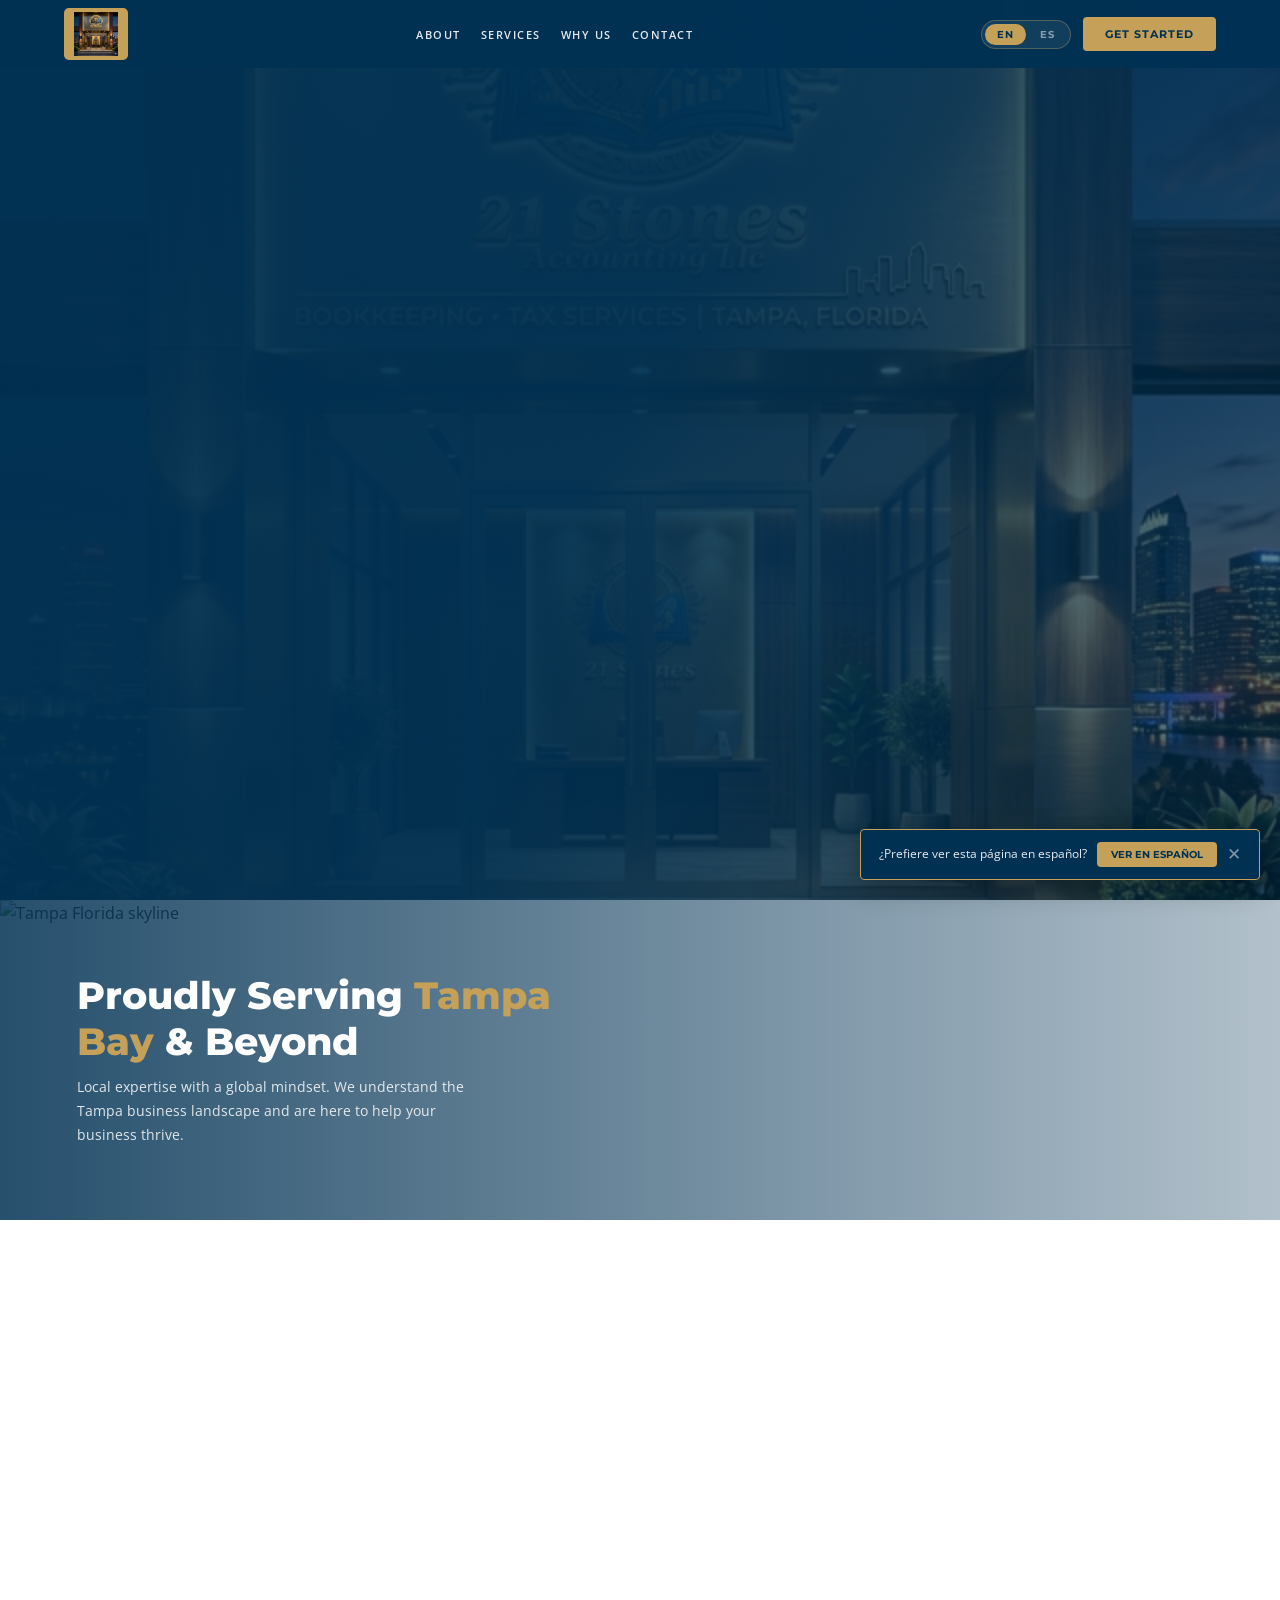
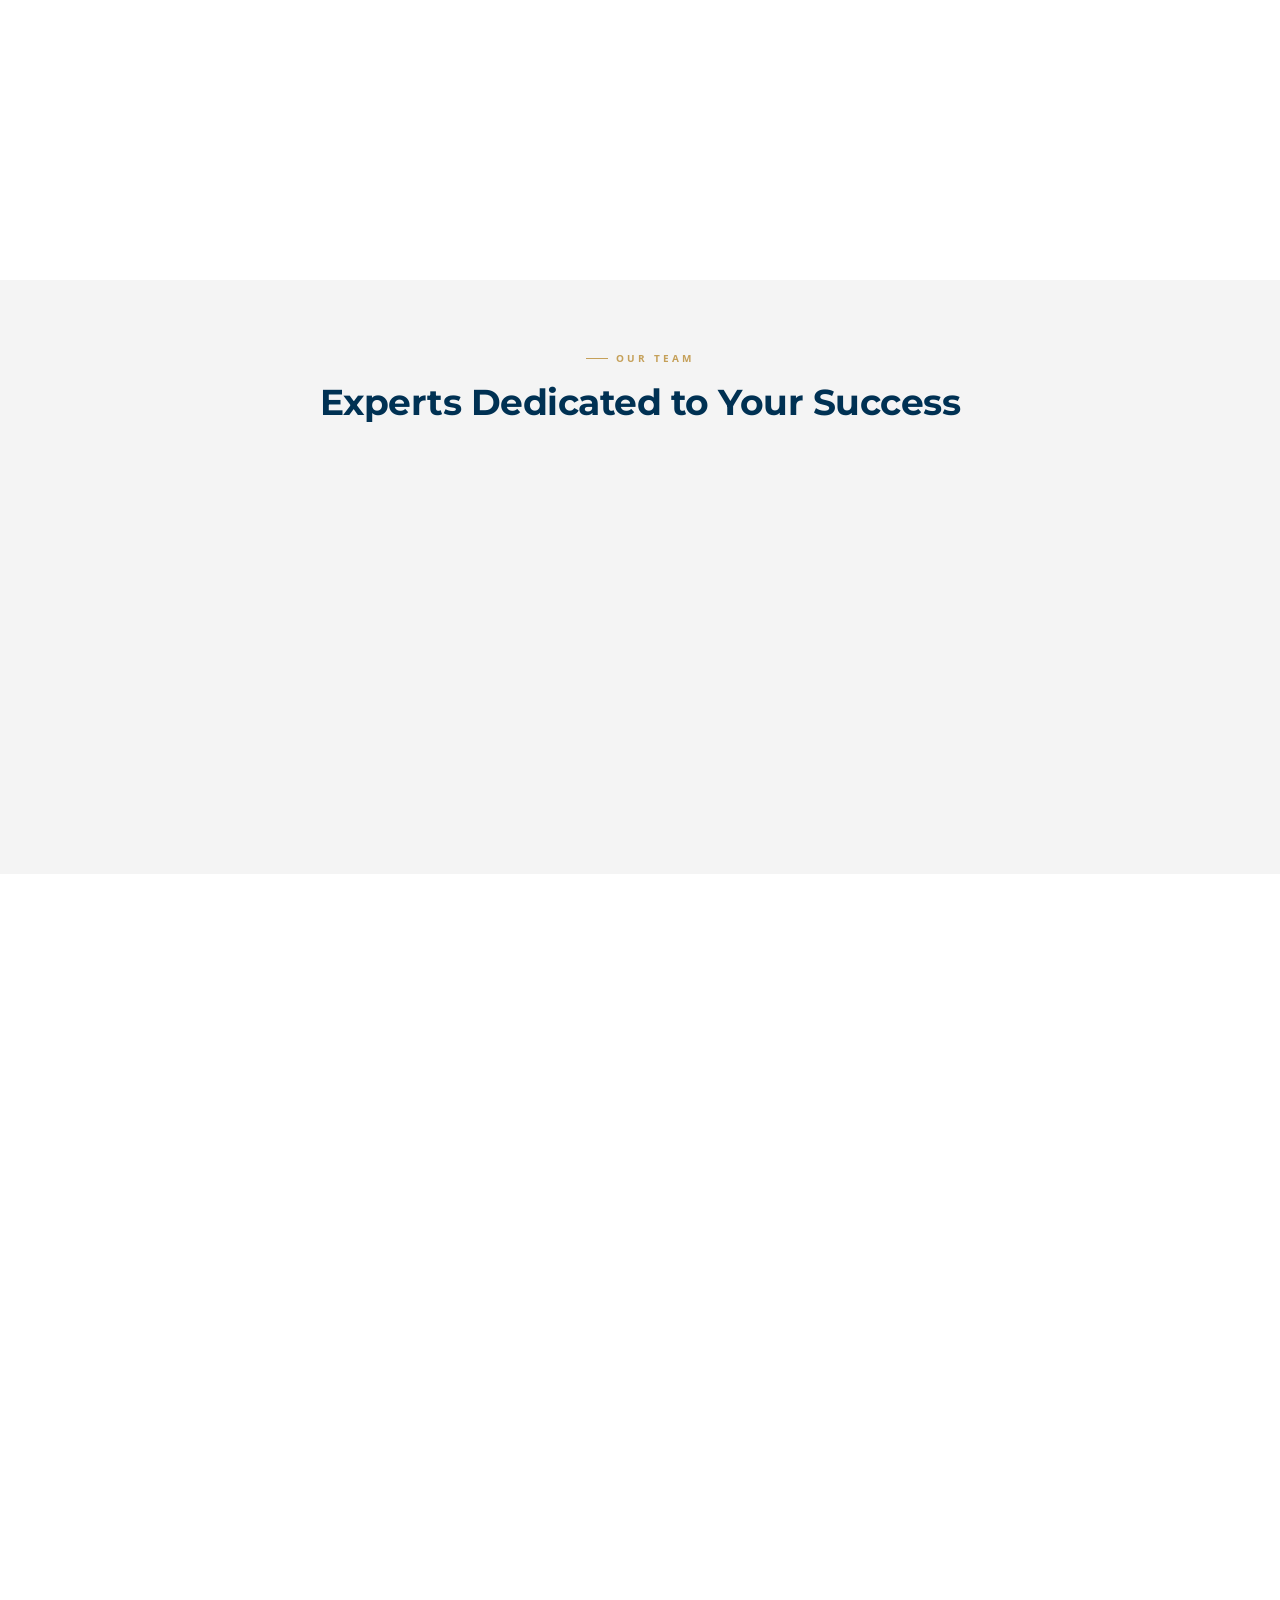
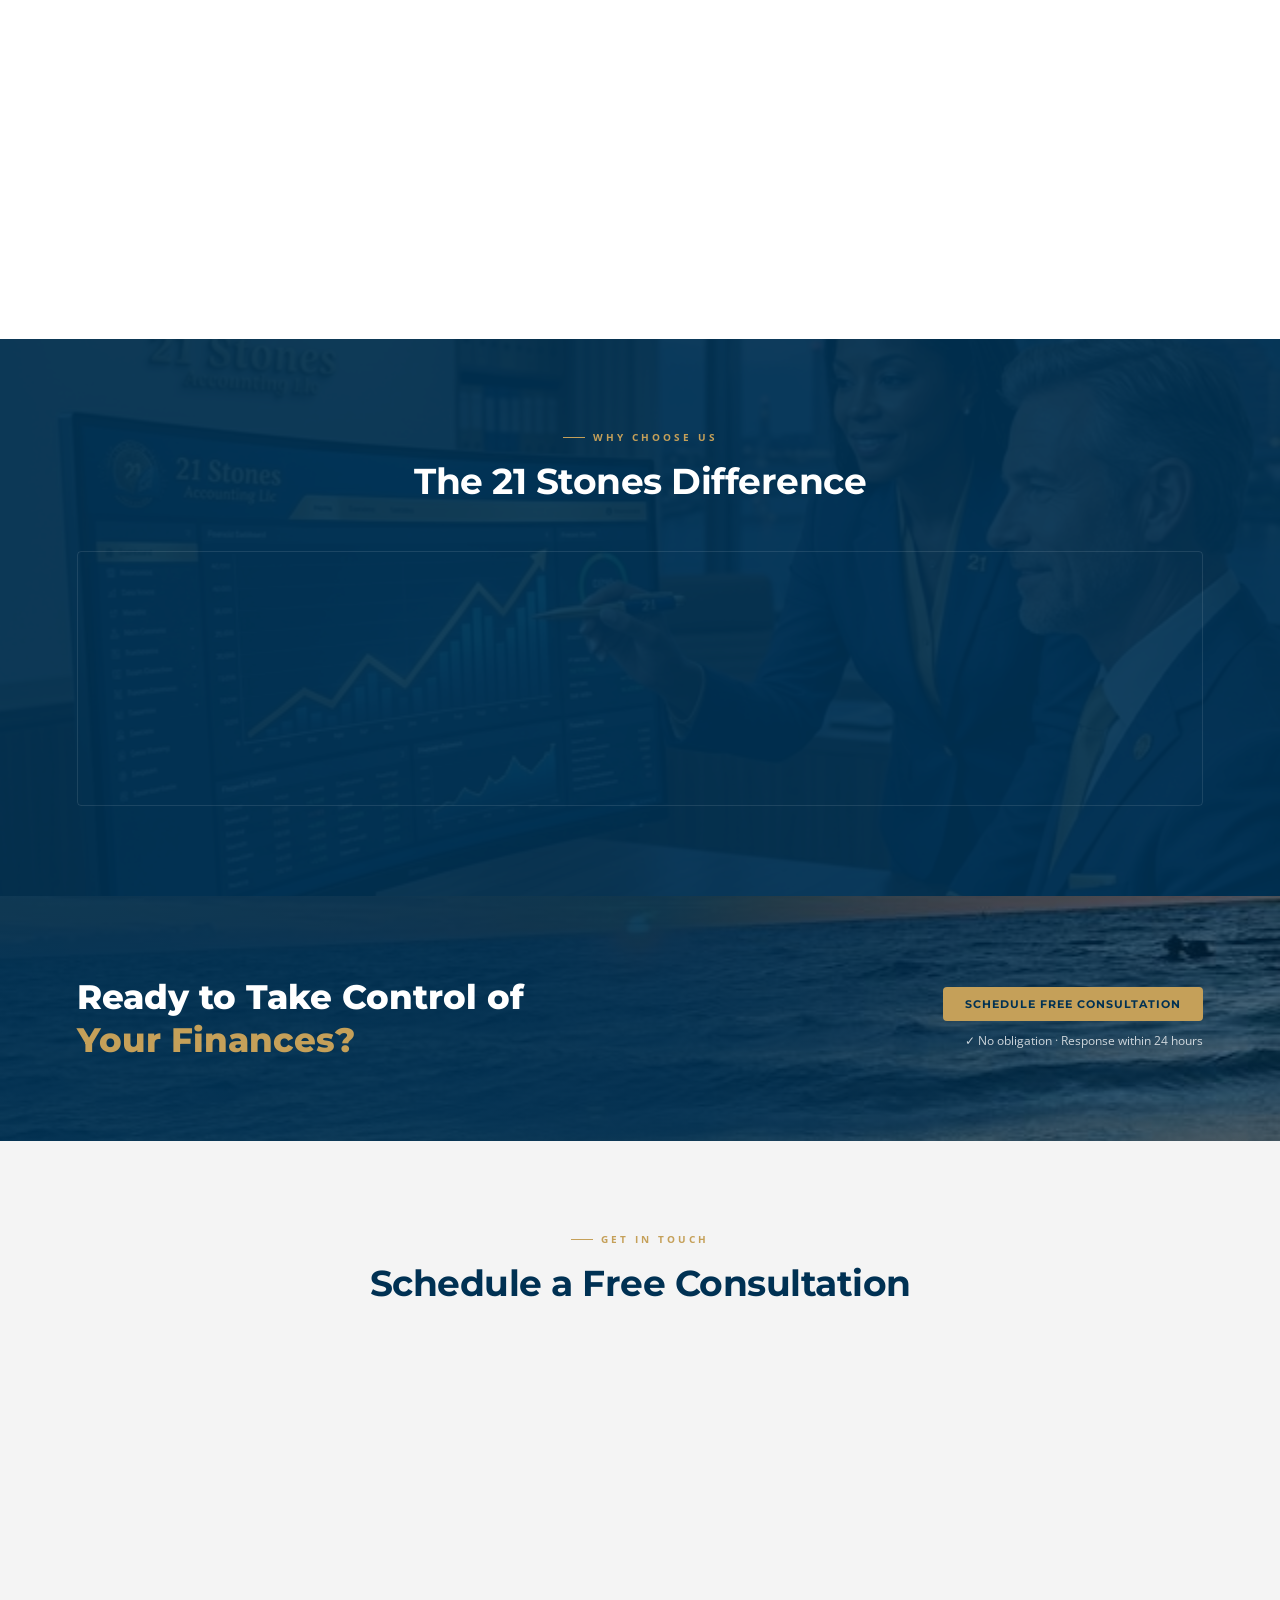
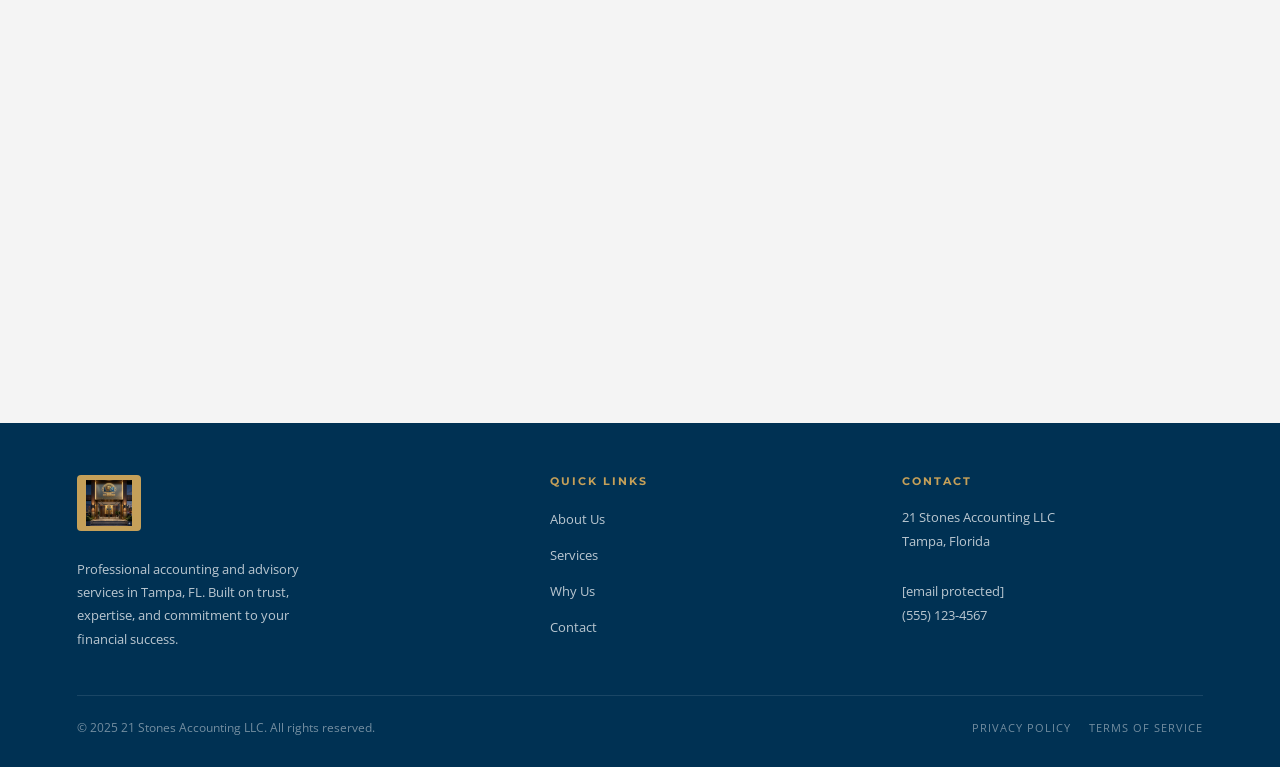
==== commit 1dc4367f: "Update index.html" ====
--- a/index.html
+++ b/index.html
@@ -13,7 +13,7 @@
 h1,h2,h3,h4{font-family:'Montserrat',sans-serif;line-height:1.2;}
 nav{position:fixed;top:0;left:0;right:0;z-index:100;background:rgba(0,49,83,0.97);display:flex;align-items:center;justify-content:space-between;padding:0 5vw;height:68px;}
 .nl{background:#C5A059;border-radius:5px;padding:4px 10px;cursor:pointer;display:flex;align-items:center;}
-.nl span{font-family:'Montserrat',sans-serif;font-size:15px;font-weight:800;color:#003153;letter-spacing:1px;}
+.nl img{height:44px;display:block;}
 .nc{display:flex;gap:20px;list-style:none;}
 .nc a{font-size:11px;font-weight:600;letter-spacing:1.5px;text-transform:uppercase;text-decoration:none;color:rgba(255,255,255,0.9);cursor:pointer;}
 .nc a:hover{color:#C5A059;}
@@ -23,7 +23,10 @@
 .lb.on{background:#C5A059;color:#003153;}
 .bp{background:#C5A059;color:#003153;padding:10px 22px;border-radius:var(--r);font-family:'Montserrat',sans-serif;font-size:11px;font-weight:700;letter-spacing:1px;text-transform:uppercase;border:none;cursor:pointer;}
 .bp:hover{background:#D4B570;}
-#hero{position:relative;min-height:100vh;display:flex;align-items:center;padding:100px 6vw 80px;background:linear-gradient(110deg,rgba(0,49,83,0.97) 48%,rgba(0,49,83,0.75) 100%),url('https://images.unsplash.com/photo-1554224155-6726b3ff858f?w=1400&auto=format&fit=crop') center/cover no-repeat;}
+/* HERO */
+#hero{position:relative;min-height:100vh;display:flex;align-items:center;padding:100px 6vw 80px;overflow:hidden;}
+.hbg{position:absolute;inset:0;background-image:url('21 j.png');background-size:cover;background-position:center;}
+.hov{position:absolute;inset:0;background:linear-gradient(110deg,rgba(0,49,83,0.95) 48%,rgba(0,49,83,0.55) 100%);}
 .hc{position:relative;z-index:2;max-width:640px;}
 .hey{font-size:10px;font-weight:700;letter-spacing:3px;text-transform:uppercase;color:#C5A059;margin-bottom:22px;display:flex;align-items:center;gap:8px;}
 .hey::before{content:'';width:28px;height:1px;background:#C5A059;display:inline-block;}
@@ -37,8 +40,17 @@
 .si:last-child{border-right:none;padding-right:0;}
 .sn{font-family:'Montserrat',sans-serif;font-size:28px;font-weight:800;color:#C5A059;display:block;}
 .sl{font-size:10px;letter-spacing:2px;text-transform:uppercase;color:rgba(255,255,255,0.85);margin-top:3px;display:block;}
+/* TAMPA BANNER */
+#tampa{position:relative;height:320px;overflow:hidden;}
+#tampa img{width:100%;height:100%;object-fit:cover;object-position:center 40%;}
+#tampa .tov{position:absolute;inset:0;background:linear-gradient(to right,rgba(0,49,83,0.85) 0%,rgba(0,49,83,0.3) 100%);}
+#tampa .tc{position:absolute;inset:0;display:flex;align-items:center;padding:0 6vw;z-index:2;}
+#tampa h2{font-size:clamp(22px,3vw,40px);font-weight:800;color:#fff;max-width:500px;}
+#tampa h2 span{color:#C5A059;}
+#tampa p{font-size:14px;color:rgba(255,255,255,0.85);margin-top:10px;max-width:420px;}
+/* ABOUT */
 #about{padding:90px 6vw;display:grid;grid-template-columns:1fr 1fr;gap:64px;align-items:center;}
-.ai{border-radius:var(--r);overflow:hidden;height:440px;position:relative;}
+.ai{border-radius:var(--r);overflow:hidden;height:480px;position:relative;}
 .ai img{width:100%;height:100%;object-fit:cover;}
 .aib{position:absolute;bottom:20px;left:20px;background:#C5A059;color:#003153;font-family:'Montserrat',sans-serif;font-size:11px;font-weight:700;padding:8px 16px;border-radius:var(--r);}
 .ey{font-size:10px;font-weight:700;letter-spacing:3px;text-transform:uppercase;color:#C5A059;margin-bottom:14px;display:flex;align-items:center;gap:8px;}
@@ -49,7 +61,16 @@
 .ah{display:flex;align-items:flex-start;gap:12px;margin-bottom:10px;}
 .ad{width:6px;height:6px;background:#C5A059;border-radius:50%;margin-top:9px;flex-shrink:0;}
 .ah p{margin:0;font-size:14px;color:#444;}
-#sectores{background:#F4F4F4;padding:90px 6vw;}
+/* TEAM STRIP */
+#team{background:#F4F4F4;padding:70px 6vw;}
+.tg{display:grid;grid-template-columns:1fr 1fr;gap:24px;margin-top:40px;}
+.tc2{border-radius:var(--r);overflow:hidden;position:relative;height:340px;}
+.tc2 img{width:100%;height:100%;object-fit:cover;}
+.tc2 .tlab{position:absolute;bottom:0;left:0;right:0;padding:20px 24px;background:linear-gradient(to top,rgba(0,49,83,0.92),transparent);}
+.tc2 .tlab h3{font-family:'Montserrat',sans-serif;font-size:16px;font-weight:700;color:#fff;}
+.tc2 .tlab p{font-size:12px;color:#C5A059;letter-spacing:1px;text-transform:uppercase;}
+/* SERVICES */
+#sectores{background:#fff;padding:90px 6vw;}
 .sec-header{text-align:center;margin-bottom:48px;}
 .sg{display:grid;grid-template-columns:repeat(3,1fr);gap:20px;}
 .sc{background:#fff;border-radius:var(--r);overflow:hidden;border:1px solid #DDD;transition:transform .25s,box-shadow .25s;cursor:default;}
@@ -61,7 +82,10 @@
 .sic{width:36px;height:36px;border:1px solid #C5A059;border-radius:var(--r);display:flex;align-items:center;justify-content:center;margin-bottom:14px;font-size:18px;}
 .sc h3{font-size:16px;font-weight:700;color:#003153;margin-bottom:8px;}
 .sc p{font-size:13px;color:#555;line-height:1.65;}
+/* WHY US */
 #valor{background:#003153;padding:90px 6vw;position:relative;overflow:hidden;}
+.vbg{position:absolute;inset:0;background-image:url('21 i.png');background-size:cover;background-position:center;opacity:0.08;}
+.vc{position:relative;z-index:2;}
 .pg{display:grid;grid-template-columns:repeat(3,1fr);border:1px solid rgba(255,255,255,0.1);border-radius:var(--r);overflow:hidden;margin-top:48px;}
 .pl{padding:44px 36px;border-right:1px solid rgba(255,255,255,0.1);}
 .pl:last-child{border-right:none;}
@@ -69,8 +93,25 @@
 .pn{font-family:'Montserrat',sans-serif;font-size:10px;font-weight:700;letter-spacing:3px;color:#C5A059;margin-bottom:18px;display:block;}
 .pl h3{font-size:17px;font-weight:700;color:#fff;margin-bottom:12px;}
 .pl p{font-size:14px;color:rgba(255,255,255,0.83);line-height:1.75;}
+/* CTA SUNSET */
+#cta{position:relative;overflow:hidden;}
+#cta .cbg{position:absolute;inset:0;background-image:url('21 d.jpg');background-size:cover;background-position:center;}
+#cta .cov{position:absolute;inset:0;background:linear-gradient(90deg,rgba(0,49,83,0.93) 52%,rgba(0,49,83,0.5) 100%);}
+#cta .cc{position:relative;z-index:2;padding:80px 6vw;display:flex;align-items:center;justify-content:space-between;gap:32px;flex-wrap:wrap;}
+#cta h2{font-size:clamp(20px,2.8vw,34px);font-weight:800;color:#fff;max-width:500px;line-height:1.25;}
+#cta h2 span{color:#C5A059;}
+.cr{display:flex;flex-direction:column;align-items:flex-end;gap:10px;}
+.cn{font-size:12px;color:rgba(255,255,255,0.78);}
+/* CONTACT */
 #contacto{background:#F4F4F4;padding:90px 6vw;}
-.fw{max-width:660px;margin:0 auto;background:#fff;border:1px solid #DDD;border-radius:var(--r);padding:48px 44px;}
+.contact-grid{display:grid;grid-template-columns:1fr 1fr;gap:48px;max-width:1100px;margin:0 auto;}
+.cinfo{display:flex;flex-direction:column;gap:24px;}
+.cinfo-img{border-radius:var(--r);overflow:hidden;height:220px;}
+.cinfo-img img{width:100%;height:100%;object-fit:cover;}
+.cbox{background:#003153;border-radius:var(--r);padding:28px;}
+.cbox h4{font-family:'Montserrat',sans-serif;font-size:13px;font-weight:700;color:#C5A059;letter-spacing:2px;text-transform:uppercase;margin-bottom:12px;}
+.cbox p{font-size:13px;color:rgba(255,255,255,0.8);line-height:1.9;}
+.fw{background:#fff;border:1px solid #DDD;border-radius:var(--r);padding:40px 36px;}
 .fq{font-family:'Montserrat',sans-serif;font-size:20px;font-weight:700;color:#003153;margin-bottom:8px;}
 .fh{font-size:13px;color:#666;margin-bottom:28px;}
 .fi-row{display:flex;flex-direction:column;gap:14px;margin-bottom:20px;}
@@ -79,10 +120,11 @@
 .fta{width:100%;padding:14px 16px;border:1px solid #DDD;border-radius:var(--r);font-family:'Open Sans',sans-serif;font-size:14px;color:#333;resize:vertical;min-height:110px;outline:none;transition:border .2s;}
 .fta:focus{border-color:#C5A059;}
 .fn{display:flex;justify-content:flex-end;margin-top:24px;}
+/* FOOTER */
 footer{background:#003153;padding:52px 6vw 28px;}
 .ft{display:grid;grid-template-columns:1.4fr 1fr 1fr;gap:52px;margin-bottom:44px;}
 .flw{display:inline-block;background:#C5A059;padding:5px 9px;border-radius:var(--r);margin-bottom:10px;}
-.flw span{font-family:'Montserrat',sans-serif;font-size:14px;font-weight:800;color:#003153;}
+.flw img{height:46px;display:block;}
 .fb p{font-size:13px;color:rgba(255,255,255,0.73);line-height:1.8;max-width:250px;margin-top:8px;}
 .fc h4{font-family:'Montserrat',sans-serif;font-size:11px;font-weight:700;letter-spacing:2px;text-transform:uppercase;color:#C5A059;margin-bottom:16px;}
 .fc ul{list-style:none;}
@@ -99,30 +141,36 @@
 .lang-bar p{font-size:12px;color:rgba(255,255,255,0.9);}
 .lbb{background:#C5A059;color:#003153;border:none;padding:6px 14px;border-radius:var(--r);font-family:'Montserrat',sans-serif;font-size:10px;font-weight:700;cursor:pointer;text-transform:uppercase;}
 .lbx{background:none;border:none;color:rgba(255,255,255,0.5);cursor:pointer;font-size:17px;line-height:1;}
+@keyframes fadeUp{from{opacity:0;transform:translateY(20px);}to{opacity:1;transform:translateY(0);}}
+.fi{opacity:0;transform:translateY(18px);transition:opacity .65s,transform .65s;}
+.fi.v{opacity:1;transform:none;}
 @media(max-width:860px){
   .nc{display:none;}
   #about{grid-template-columns:1fr;}
-  .ai{height:280px;}
-  .sg,.pg{grid-template-columns:1fr;}
+  .ai{height:300px;}
+  .sg,.pg,.tg,.contact-grid{grid-template-columns:1fr;}
   .pl{border-right:none;border-bottom:1px solid rgba(255,255,255,0.1);}
   .ft{grid-template-columns:1fr;gap:28px;}
   .hst{position:static;margin-top:40px;flex-wrap:wrap;gap:16px;}
   .si{text-align:left;border-right:none;border-bottom:1px solid rgba(197,160,89,0.2);padding-bottom:10px;}
   .fw{padding:28px 18px;}
+  #cta .cc{flex-direction:column;}
+  .cr{align-items:flex-start;}
 }
 </style>
 </head>
 <body>
 
 <div class="lang-bar" id="langbar">
-  <p data-en="Would you prefer this page in English?" data-es="¿Prefiere ver esta página en español?">¿Prefiere ver esta página en español?</p>
-  <button class="lbb" onclick="switchLang('es');document.getElementById('langbar').style.display='none'" data-en="View in English" data-es="Ver en Español">Ver en Español</button>
+  <p id="lbp">¿Prefiere ver esta página en español?</p>
+  <button class="lbb" id="lbbtn" onclick="switchLang('es');document.getElementById('langbar').style.display='none'">Ver en Español</button>
   <button class="lbx" onclick="document.getElementById('langbar').style.display='none'">✕</button>
 </div>
 
 <nav>
   <div class="nl" onclick="window.scrollTo({top:0,behavior:'smooth'})" style="cursor:pointer;">
-    <span>21 STONES</span>
+    <img src="21 j.png" alt="21 Stones Logo" onerror="this.style.display='none';this.nextElementSibling.style.display='block'">
+    <span style="display:none;font-family:'Montserrat',sans-serif;font-size:14px;font-weight:800;color:#003153;">21 STONES</span>
   </div>
   <ul class="nc">
     <li><a onclick="document.getElementById('about').scrollIntoView({behavior:'smooth'})" data-en="About" data-es="Nosotros">About</a></li>
@@ -141,32 +189,46 @@
 
 <!-- HERO -->
 <section id="hero">
-  <div class="hc">
-    <div class="hey" data-en="Trusted Accounting Partner" data-es="Su Socio Contable de Confianza">Trusted Accounting Partner</div>
+  <div class="hbg"></div>
+  <div class="hov"></div>
+  <div class="hc fi">
+    <div class="hey" data-en="Tampa, Florida · Trusted Accounting Partner" data-es="Tampa, Florida · Su Socio Contable de Confianza">Tampa, Florida · Trusted Accounting Partner</div>
     <h1 data-en="Financial Clarity.<br><span>Strategic Growth.</span>" data-es="Claridad Financiera.<br><span>Crecimiento Estratégico.</span>">Financial Clarity.<br><span>Strategic Growth.</span></h1>
-    <p class="hs" data-en="21 Stones Accounting LLC delivers expert accounting, tax, and advisory services — helping businesses and individuals build a stronger financial future." data-es="21 Stones Accounting LLC ofrece servicios expertos de contabilidad, impuestos y asesoría — ayudando a empresas e individuos a construir un futuro financiero más sólido.">21 Stones Accounting LLC delivers expert accounting, tax, and advisory services — helping businesses and individuals build a stronger financial future.</p>
+    <p class="hs" data-en="21 Stones Accounting LLC delivers expert accounting, tax, and advisory services — helping businesses and individuals in Tampa and beyond build a stronger financial future." data-es="21 Stones Accounting LLC ofrece servicios expertos de contabilidad, impuestos y asesoría — ayudando a empresas e individuos en Tampa y más allá a construir un futuro financiero más sólido.">21 Stones Accounting LLC delivers expert accounting, tax, and advisory services — helping businesses and individuals in Tampa and beyond build a stronger financial future.</p>
     <div class="hrow">
       <button class="bp" onclick="document.getElementById('contacto').scrollIntoView({behavior:'smooth'})" data-en="Schedule a Consultation" data-es="Agendar una Consulta">Schedule a Consultation</button>
       <span class="hn" data-en="✓ No commitment required" data-es="✓ Sin compromiso">✓ No commitment required</span>
     </div>
   </div>
-  <div class="hst">
+  <div class="hst fi">
     <div class="si"><span class="sn">500+</span><span class="sl" data-en="Clients Served" data-es="Clientes Atendidos">Clients Served</span></div>
     <div class="si"><span class="sn">15+</span><span class="sl" data-en="Years Experience" data-es="Años de Experiencia">Years Experience</span></div>
     <div class="si"><span class="sn">98%</span><span class="sl" data-en="Client Retention" data-es="Retención de Clientes">Client Retention</span></div>
   </div>
 </section>
 
+<!-- TAMPA BANNER -->
+<section id="tampa">
+  <img src="https://images.unsplash.com/photo-1605723517503-3cadb5818a0c?w=1400&auto=format&fit=crop" alt="Tampa Florida skyline">
+  <div class="tov"></div>
+  <div class="tc">
+    <div>
+      <h2 data-en="Proudly Serving <span>Tampa Bay</span> & Beyond" data-es="Sirviendo con Orgullo a <span>Tampa Bay</span> y Más">Proudly Serving <span>Tampa Bay</span> & Beyond</h2>
+      <p data-en="Local expertise with a global mindset. We understand the Tampa business landscape and are here to help your business thrive." data-es="Experiencia local con visión global. Entendemos el entorno empresarial de Tampa y estamos aquí para ayudar a que su negocio prospere.">Local expertise with a global mindset. We understand the Tampa business landscape and are here to help your business thrive.</p>
+    </div>
+  </div>
+</section>
+
 <!-- ABOUT -->
 <section id="about">
-  <div class="ai">
-    <img src="https://images.unsplash.com/photo-1521791136064-7986c2920216?w=800&auto=format&fit=crop" alt="Team">
-    <div class="aib" data-en="Founded 2008" data-es="Fundada en 2008">Founded 2008</div>
-  </div>
-  <div class="at">
+  <div class="ai fi">
+    <img src="21 h.png" alt="21 Stones Team">
+    <div class="aib" data-en="Tampa's Trusted Accounting Team" data-es="El Equipo Contable de Confianza de Tampa">Tampa's Trusted Accounting Team</div>
+  </div>
+  <div class="at fi">
     <div class="ey" data-en="About Us" data-es="Sobre Nosotros">About Us</div>
     <h2 class="tt" data-en="Your Trusted Financial Partner" data-es="Su Socio Financiero de Confianza">Your Trusted Financial Partner</h2>
-    <p data-en="At 21 Stones Accounting LLC, we believe that sound financial management is the foundation of every successful business. Our team brings decades of combined experience to help you navigate complex financial landscapes." data-es="En 21 Stones Accounting LLC, creemos que una gestión financiera sólida es la base de todo negocio exitoso. Nuestro equipo aporta décadas de experiencia combinada para ayudarle a navegar entornos financieros complejos.">At 21 Stones Accounting LLC, we believe that sound financial management is the foundation of every successful business. Our team brings decades of combined experience to help you navigate complex financial landscapes.</p>
+    <p data-en="At 21 Stones Accounting LLC, we believe that sound financial management is the foundation of every successful business. Based in Tampa, Florida, our team brings decades of combined experience to help you navigate complex financial landscapes." data-es="En 21 Stones Accounting LLC, creemos que una gestión financiera sólida es la base de todo negocio exitoso. Con sede en Tampa, Florida, nuestro equipo aporta décadas de experiencia combinada para ayudarle a navegar entornos financieros complejos.">At 21 Stones Accounting LLC, we believe that sound financial management is the foundation of every successful business. Based in Tampa, Florida, our team brings decades of combined experience to help you navigate complex financial landscapes.</p>
     <div class="ah"><div class="ad"></div><p data-en="Personalized accounting solutions tailored to your unique needs" data-es="Soluciones contables personalizadas según sus necesidades únicas">Personalized accounting solutions tailored to your unique needs</p></div>
     <div class="ah"><div class="ad"></div><p data-en="Proactive tax planning to minimize liabilities and maximize savings" data-es="Planificación fiscal proactiva para minimizar obligaciones y maximizar ahorros">Proactive tax planning to minimize liabilities and maximize savings</p></div>
     <div class="ah"><div class="ad"></div><p data-en="Strategic advisory services to support growth and expansion" data-es="Servicios de asesoría estratégica para apoyar el crecimiento y la expansión">Strategic advisory services to support growth and expansion</p></div>
@@ -174,55 +236,79 @@
   </div>
 </section>
 
+<!-- TEAM -->
+<section id="team">
+  <div style="text-align:center;">
+    <div class="ey" style="justify-content:center;" data-en="Our Team" data-es="Nuestro Equipo">Our Team</div>
+    <h2 class="tt" data-en="Experts Dedicated to Your Success" data-es="Expertos Dedicados a Su Éxito">Experts Dedicated to Your Success</h2>
+  </div>
+  <div class="tg">
+    <div class="tc2 fi">
+      <img src="21 b.png" alt="Financial Advisor">
+      <div class="tlab">
+        <h3 data-en="Financial Advisory" data-es="Asesoría Financiera">Financial Advisory</h3>
+        <p data-en="Strategic Planning" data-es="Planificación Estratégica">Strategic Planning</p>
+      </div>
+    </div>
+    <div class="tc2 fi">
+      <img src="21 i.png" alt="Client Consultation">
+      <div class="tlab">
+        <h3 data-en="Client Consultation" data-es="Consulta con Clientes">Client Consultation</h3>
+        <p data-en="Personalized Service" data-es="Servicio Personalizado">Personalized Service</p>
+      </div>
+    </div>
+  </div>
+</section>
+
 <!-- SERVICES -->
 <section id="sectores">
-  <div class="sec-header">
+  <div class="sec-header fi">
     <div class="ey" style="justify-content:center;" data-en="What We Do" data-es="Lo Que Hacemos">What We Do</div>
     <h2 class="tt" data-en="Our Services" data-es="Nuestros Servicios">Our Services</h2>
   </div>
   <div class="sg">
-    <div class="sc">
-      <div class="sim"><img src="https://images.unsplash.com/photo-1460925895917-afdab827c52f?w=600&auto=format&fit=crop" alt="Bookkeeping"></div>
+    <div class="sc fi">
+      <div class="sim"><img src="21 a.png" alt="Bookkeeping"></div>
       <div class="sb">
         <div class="sic">📊</div>
         <h3 data-en="Bookkeeping" data-es="Teneduría de Libros">Bookkeeping</h3>
         <p data-en="Accurate, timely bookkeeping services so you always know where your business stands financially." data-es="Servicios de contabilidad precisos y puntuales para que siempre sepa la situación financiera de su negocio.">Accurate, timely bookkeeping services so you always know where your business stands financially.</p>
       </div>
     </div>
-    <div class="sc">
-      <div class="sim"><img src="https://images.unsplash.com/photo-1586281380349-632531db7ed4?w=600&auto=format&fit=crop" alt="Tax Preparation"></div>
+    <div class="sc fi">
+      <div class="sim"><img src="21 b.png" alt="Tax Preparation"></div>
       <div class="sb">
         <div class="sic">📋</div>
         <h3 data-en="Tax Preparation" data-es="Preparación de Impuestos">Tax Preparation</h3>
         <p data-en="Individual and business tax returns prepared with precision to ensure compliance and maximize refunds." data-es="Declaraciones de impuestos individuales y empresariales preparadas con precisión para garantizar el cumplimiento y maximizar los reembolsos.">Individual and business tax returns prepared with precision to ensure compliance and maximize refunds.</p>
       </div>
     </div>
-    <div class="sc">
-      <div class="sim"><img src="https://images.unsplash.com/photo-1542744173-8e7e53415bb0?w=600&auto=format&fit=crop" alt="Business Advisory"></div>
+    <div class="sc fi">
+      <div class="sim"><img src="21 i.png" alt="Business Advisory"></div>
       <div class="sb">
         <div class="sic">💼</div>
         <h3 data-en="Business Advisory" data-es="Asesoría Empresarial">Business Advisory</h3>
         <p data-en="Strategic guidance to help your business grow, from entity selection to financial forecasting." data-es="Orientación estratégica para hacer crecer su negocio, desde la selección de entidad hasta la proyección financiera.">Strategic guidance to help your business grow, from entity selection to financial forecasting.</p>
       </div>
     </div>
-    <div class="sc">
-      <div class="sim"><img src="https://images.unsplash.com/photo-1551288049-bebda4e38f71?w=600&auto=format&fit=crop" alt="Financial Reporting"></div>
+    <div class="sc fi">
+      <div class="sim"><img src="21 h.png" alt="Financial Reporting"></div>
       <div class="sb">
         <div class="sic">📈</div>
         <h3 data-en="Financial Reporting" data-es="Informes Financieros">Financial Reporting</h3>
         <p data-en="Clear, detailed financial statements and reports that give you actionable insights into your business." data-es="Estados financieros e informes claros y detallados que le brindan información útil sobre su negocio.">Clear, detailed financial statements and reports that give you actionable insights into your business.</p>
       </div>
     </div>
-    <div class="sc">
-      <div class="sim"><img src="https://images.unsplash.com/photo-1589829545856-d10d557cf95f?w=600&auto=format&fit=crop" alt="IRS Representation"></div>
+    <div class="sc fi">
+      <div class="sim"><img src="21 j.png" alt="IRS Representation"></div>
       <div class="sb">
         <div class="sic">🏛️</div>
         <h3 data-en="IRS Representation" data-es="Representación ante el IRS">IRS Representation</h3>
         <p data-en="Professional representation and support during audits, disputes, and IRS correspondence." data-es="Representación y apoyo profesional durante auditorías, disputas y correspondencia con el IRS.">Professional representation and support during audits, disputes, and IRS correspondence.</p>
       </div>
     </div>
-    <div class="sc">
-      <div class="sim"><img src="https://images.unsplash.com/photo-1556742049-0cfed4f6a45d?w=600&auto=format&fit=crop" alt="Payroll Services"></div>
+    <div class="sc fi">
+      <div class="sim"><img src="21 a.png" alt="Payroll Services"></div>
       <div class="sb">
         <div class="sic">💰</div>
         <h3 data-en="Payroll Services" data-es="Servicios de Nómina">Payroll Services</h3>
@@ -234,25 +320,41 @@
 
 <!-- WHY US -->
 <section id="valor">
-  <div style="text-align:center;margin-bottom:0;">
-    <div class="ey" style="justify-content:center;" data-en="Why Choose Us" data-es="Por Qué Elegirnos">Why Choose Us</div>
-    <h2 class="tt w" data-en="The 21 Stones Difference" data-es="La Diferencia 21 Stones">The 21 Stones Difference</h2>
-  </div>
-  <div class="pg">
-    <div class="pl">
-      <span class="pn" data-en="01 — Expertise" data-es="01 — Experiencia">01 — Expertise</span>
-      <h3 data-en="Certified Professionals" data-es="Profesionales Certificados">Certified Professionals</h3>
-      <p data-en="Our team of CPAs and accounting professionals brings deep expertise across industries, ensuring your finances are in the most qualified hands." data-es="Nuestro equipo de CPAs y profesionales contables aporta profunda experiencia en diversas industrias, garantizando que sus finanzas estén en las manos más calificadas.">Our team of CPAs and accounting professionals brings deep expertise across industries, ensuring your finances are in the most qualified hands.</p>
-    </div>
-    <div class="pl">
-      <span class="pn" data-en="02 — Trust" data-es="02 — Confianza">02 — Trust</span>
-      <h3 data-en="Integrity First" data-es="Integridad Primero">Integrity First</h3>
-      <p data-en="We operate with the highest ethical standards. Our clients trust us with their most sensitive financial information, and we take that responsibility seriously." data-es="Operamos con los más altos estándares éticos. Nuestros clientes nos confían su información financiera más sensible, y tomamos esa responsabilidad muy en serio.">We operate with the highest ethical standards. Our clients trust us with their most sensitive financial information, and we take that responsibility seriously.</p>
-    </div>
-    <div class="pl">
-      <span class="pn" data-en="03 — Results" data-es="03 — Resultados">03 — Results</span>
-      <h3 data-en="Measurable Impact" data-es="Impacto Medible">Measurable Impact</h3>
-      <p data-en="From tax savings to streamlined processes, we deliver real, tangible results that contribute directly to your financial success and peace of mind." data-es="Desde ahorros fiscales hasta procesos optimizados, entregamos resultados reales y tangibles que contribuyen directamente a su éxito financiero y tranquilidad.">From tax savings to streamlined processes, we deliver real, tangible results that contribute directly to your financial success and peace of mind.</p>
+  <div class="vbg"></div>
+  <div class="vc">
+    <div style="text-align:center;">
+      <div class="ey" style="justify-content:center;" data-en="Why Choose Us" data-es="Por Qué Elegirnos">Why Choose Us</div>
+      <h2 class="tt w" data-en="The 21 Stones Difference" data-es="La Diferencia 21 Stones">The 21 Stones Difference</h2>
+    </div>
+    <div class="pg">
+      <div class="pl fi">
+        <span class="pn" data-en="01 — Expertise" data-es="01 — Experiencia">01 — Expertise</span>
+        <h3 data-en="Certified Professionals" data-es="Profesionales Certificados">Certified Professionals</h3>
+        <p data-en="Our team of CPAs and accounting professionals brings deep expertise across industries, ensuring your finances are in the most qualified hands." data-es="Nuestro equipo de CPAs y profesionales contables aporta profunda experiencia en diversas industrias, garantizando que sus finanzas estén en las manos más calificadas.">Our team of CPAs and accounting professionals brings deep expertise across industries, ensuring your finances are in the most qualified hands.</p>
+      </div>
+      <div class="pl fi">
+        <span class="pn" data-en="02 — Trust" data-es="02 — Confianza">02 — Trust</span>
+        <h3 data-en="Integrity First" data-es="Integridad Primero">Integrity First</h3>
+        <p data-en="We operate with the highest ethical standards. Our clients trust us with their most sensitive financial information, and we take that responsibility seriously." data-es="Operamos con los más altos estándares éticos. Nuestros clientes nos confían su información financiera más sensible, y tomamos esa responsabilidad muy en serio.">We operate with the highest ethical standards. Our clients trust us with their most sensitive financial information, and we take that responsibility seriously.</p>
+      </div>
+      <div class="pl fi">
+        <span class="pn" data-en="03 — Results" data-es="03 — Resultados">03 — Results</span>
+        <h3 data-en="Measurable Impact" data-es="Impacto Medible">Measurable Impact</h3>
+        <p data-en="From tax savings to streamlined processes, we deliver real, tangible results that contribute directly to your financial success and peace of mind." data-es="Desde ahorros fiscales hasta procesos optimizados, entregamos resultados reales y tangibles que contribuyen directamente a su éxito financiero y tranquilidad.">From tax savings to streamlined processes, we deliver real, tangible results that contribute directly to your financial success and peace of mind.</p>
+      </div>
+    </div>
+  </div>
+</section>
+
+<!-- CTA -->
+<section id="cta">
+  <div class="cbg"></div>
+  <div class="cov"></div>
+  <div class="cc">
+    <h2 data-en="Ready to Take Control of <span>Your Finances?</span>" data-es="¿Listo para Tomar Control de <span>Sus Finanzas?</span>">Ready to Take Control of <span>Your Finances?</span></h2>
+    <div class="cr">
+      <button class="bp" onclick="document.getElementById('contacto').scrollIntoView({behavior:'smooth'})" data-en="Schedule Free Consultation" data-es="Agendar Consulta Gratis">Schedule Free Consultation</button>
+      <span class="cn" data-en="✓ No obligation · Response within 24 hours" data-es="✓ Sin obligación · Respuesta en 24 horas">✓ No obligation · Response within 24 hours</span>
     </div>
   </div>
 </section>
@@ -263,26 +365,42 @@
     <div class="ey" style="justify-content:center;" data-en="Get In Touch" data-es="Contáctenos">Get In Touch</div>
     <h2 class="tt" data-en="Schedule a Free Consultation" data-es="Agende una Consulta Gratuita">Schedule a Free Consultation</h2>
   </div>
-  <div class="fw">
-    <p class="fq" data-en="Let's Talk About Your Finances" data-es="Hablemos de Sus Finanzas">Let's Talk About Your Finances</p>
-    <p class="fh" data-en="Fill out the form below and a member of our team will be in touch within 24 hours." data-es="Complete el formulario y un miembro de nuestro equipo se comunicará en menos de 24 horas.">Fill out the form below and a member of our team will be in touch within 24 hours.</p>
-    <div class="fi-row">
-      <input class="fi-inp" type="text" data-placeholder-en="Full Name" data-placeholder-es="Nombre Completo" placeholder="Full Name">
-      <input class="fi-inp" type="email" data-placeholder-en="Email Address" data-placeholder-es="Correo Electrónico" placeholder="Email Address">
-      <input class="fi-inp" type="tel" data-placeholder-en="Phone Number" data-placeholder-es="Número de Teléfono" placeholder="Phone Number">
-      <select class="fi-inp" id="serviceSelect">
-        <option value="" data-en="Select a Service" data-es="Seleccione un Servicio">Select a Service</option>
-        <option data-en="Bookkeeping" data-es="Teneduría de Libros">Bookkeeping</option>
-        <option data-en="Tax Preparation" data-es="Preparación de Impuestos">Tax Preparation</option>
-        <option data-en="Business Advisory" data-es="Asesoría Empresarial">Business Advisory</option>
-        <option data-en="Financial Reporting" data-es="Informes Financieros">Financial Reporting</option>
-        <option data-en="IRS Representation" data-es="Representación ante el IRS">IRS Representation</option>
-        <option data-en="Payroll Services" data-es="Servicios de Nómina">Payroll Services</option>
-      </select>
-      <textarea class="fta" data-placeholder-en="Tell us about your needs..." data-placeholder-es="Cuéntenos sobre sus necesidades..." placeholder="Tell us about your needs..."></textarea>
-    </div>
-    <div class="fn">
-      <button class="bp" data-en="Send Message" data-es="Enviar Mensaje">Send Message</button>
+  <div class="contact-grid">
+    <div class="cinfo fi">
+      <div class="cinfo-img">
+        <img src="21 a.png" alt="Consultation">
+      </div>
+      <div class="cbox">
+        <h4 data-en="Contact Information" data-es="Información de Contacto">Contact Information</h4>
+        <p>
+          📍 Tampa, Florida<br><br>
+          📧 <a href="/cdn-cgi/l/email-protection" class="__cf_email__" data-cfemail="98f1f6fef7d8aaa9ebecf7f6fdebf9fbfbf7edf6ecf1f6ffb6fbf7f5">[email&#160;protected]</a><br><br>
+          📞 (555) 123-4567<br><br>
+          🕐 <span data-en="Mon–Fri: 9am – 6pm EST" data-es="Lun–Vie: 9am – 6pm EST">Mon–Fri: 9am – 6pm EST</span>
+        </p>
+      </div>
+    </div>
+    <div class="fw fi">
+      <p class="fq" data-en="Let's Talk About Your Finances" data-es="Hablemos de Sus Finanzas">Let's Talk About Your Finances</p>
+      <p class="fh" data-en="Fill out the form and a member of our team will be in touch within 24 hours." data-es="Complete el formulario y un miembro de nuestro equipo se comunicará en menos de 24 horas.">Fill out the form and a member of our team will be in touch within 24 hours.</p>
+      <div class="fi-row">
+        <input class="fi-inp" type="text" data-placeholder-en="Full Name" data-placeholder-es="Nombre Completo" placeholder="Full Name">
+        <input class="fi-inp" type="email" data-placeholder-en="Email Address" data-placeholder-es="Correo Electrónico" placeholder="Email Address">
+        <input class="fi-inp" type="tel" data-placeholder-en="Phone Number" data-placeholder-es="Número de Teléfono" placeholder="Phone Number">
+        <select class="fi-inp">
+          <option data-en="Select a Service" data-es="Seleccione un Servicio">Select a Service</option>
+          <option data-en="Bookkeeping" data-es="Teneduría de Libros">Bookkeeping</option>
+          <option data-en="Tax Preparation" data-es="Preparación de Impuestos">Tax Preparation</option>
+          <option data-en="Business Advisory" data-es="Asesoría Empresarial">Business Advisory</option>
+          <option data-en="Financial Reporting" data-es="Informes Financieros">Financial Reporting</option>
+          <option data-en="IRS Representation" data-es="Representación ante el IRS">IRS Representation</option>
+          <option data-en="Payroll Services" data-es="Servicios de Nómina">Payroll Services</option>
+        </select>
+        <textarea class="fta" data-placeholder-en="Tell us about your needs..." data-placeholder-es="Cuéntenos sobre sus necesidades..." placeholder="Tell us about your needs..."></textarea>
+      </div>
+      <div class="fn">
+        <button class="bp" data-en="Send Message" data-es="Enviar Mensaje">Send Message</button>
+      </div>
     </div>
   </div>
 </section>
@@ -290,8 +408,11 @@
 <footer>
   <div class="ft">
     <div class="fb">
-      <div class="flw"><span>21 STONES</span></div>
-      <p data-en="Professional accounting and advisory services built on trust, expertise, and a commitment to your financial success." data-es="Servicios profesionales de contabilidad y asesoría basados en confianza, experiencia y compromiso con su éxito financiero.">Professional accounting and advisory services built on trust, expertise, and a commitment to your financial success.</p>
+      <div class="flw">
+        <img src="21 j.png" alt="21 Stones Logo" style="height:46px;" onerror="this.style.display='none';this.nextElementSibling.style.display='block'">
+        <span style="display:none;font-family:'Montserrat',sans-serif;font-size:14px;font-weight:800;color:#003153;">21 STONES</span>
+      </div>
+      <p data-en="Professional accounting and advisory services in Tampa, FL. Built on trust, expertise, and commitment to your financial success." data-es="Servicios profesionales de contabilidad y asesoría en Tampa, FL. Basados en confianza, experiencia y compromiso con su éxito financiero.">Professional accounting and advisory services in Tampa, FL. Built on trust, expertise, and commitment to your financial success.</p>
     </div>
     <div class="fc">
       <h4 data-en="Quick Links" data-es="Enlaces Rápidos">Quick Links</h4>
@@ -306,14 +427,14 @@
       <h4 data-en="Contact" data-es="Contacto">Contact</h4>
       <address>
         21 Stones Accounting LLC<br>
-        United States<br><br>
-        info@21stonesaccounting.com<br>
+        Tampa, Florida<br><br>
+        <a href="/cdn-cgi/l/email-protection" class="__cf_email__" data-cfemail="51383f373e11636022253e3f34223032323e243f25383f367f323e3c">[email&#160;protected]</a><br>
         (555) 123-4567
       </address>
     </div>
   </div>
   <div class="fbot">
-    <span class="fcp" data-en="© 2024 21 Stones Accounting LLC. All rights reserved." data-es="© 2024 21 Stones Accounting LLC. Todos los derechos reservados.">© 2024 21 Stones Accounting LLC. All rights reserved.</span>
+    <span class="fcp" data-en="© 2025 21 Stones Accounting LLC. All rights reserved." data-es="© 2025 21 Stones Accounting LLC. Todos los derechos reservados.">© 2025 21 Stones Accounting LLC. All rights reserved.</span>
     <div class="fleg">
       <a href="#" data-en="Privacy Policy" data-es="Política de Privacidad">Privacy Policy</a>
       <a href="#" data-en="Terms of Service" data-es="Términos de Servicio">Terms of Service</a>
@@ -321,7 +442,7 @@
   </div>
 </footer>
 
-<script>
+<script data-cfasync="false" src="/cdn-cgi/scripts/5c5dd728/cloudflare-static/email-decode.min.js"></script><script>
 const CL = { l: 'en' };
 function switchLang(l) {
   CL.l = l;
@@ -329,7 +450,7 @@
   document.querySelectorAll('[data-en]').forEach(el => {
     const t = el.getAttribute('data-' + l);
     if (!t) return;
-    if (el.tagName === 'H1' && t.includes('<span')) el.innerHTML = t;
+    if ((el.tagName === 'H1' || el.tagName === 'H2') && t.includes('<span')) el.innerHTML = t;
     else el.textContent = t;
   });
   document.querySelectorAll('[data-placeholder-en]').forEach(el => {
@@ -337,23 +458,5 @@
   });
   document.getElementById('btnEN').classList.toggle('on', l === 'en');
   document.getElementById('btnES').classList.toggle('on', l === 'es');
-  const banner = document.getElementById('langbar');
-  if (banner) {
-    const p = banner.querySelector('p');
-    const btn = banner.querySelector('.lbb');
-    if (l === 'en') {
-      if(p) p.textContent = '¿Prefiere ver esta página en español?';
-      if(btn) { btn.textContent = 'Ver en Español'; btn.onclick = () => { switchLang('es'); banner.style.display='none'; }; }
-    } else {
-      if(p) p.textContent = 'Would you prefer this page in English?';
-      if(btn) { btn.textContent = 'View in English'; btn.onclick = () => { switchLang('en'); banner.style.display='none'; }; }
-    }
-  }
 }
-setTimeout(() => {
-  const banner = document.getElementById('langbar');
-  if (banner) banner.style.display = 'flex';
-}, 2000);
-</script>
-</body>
-</html>
+const obs = new IntersectionObserver(es => {
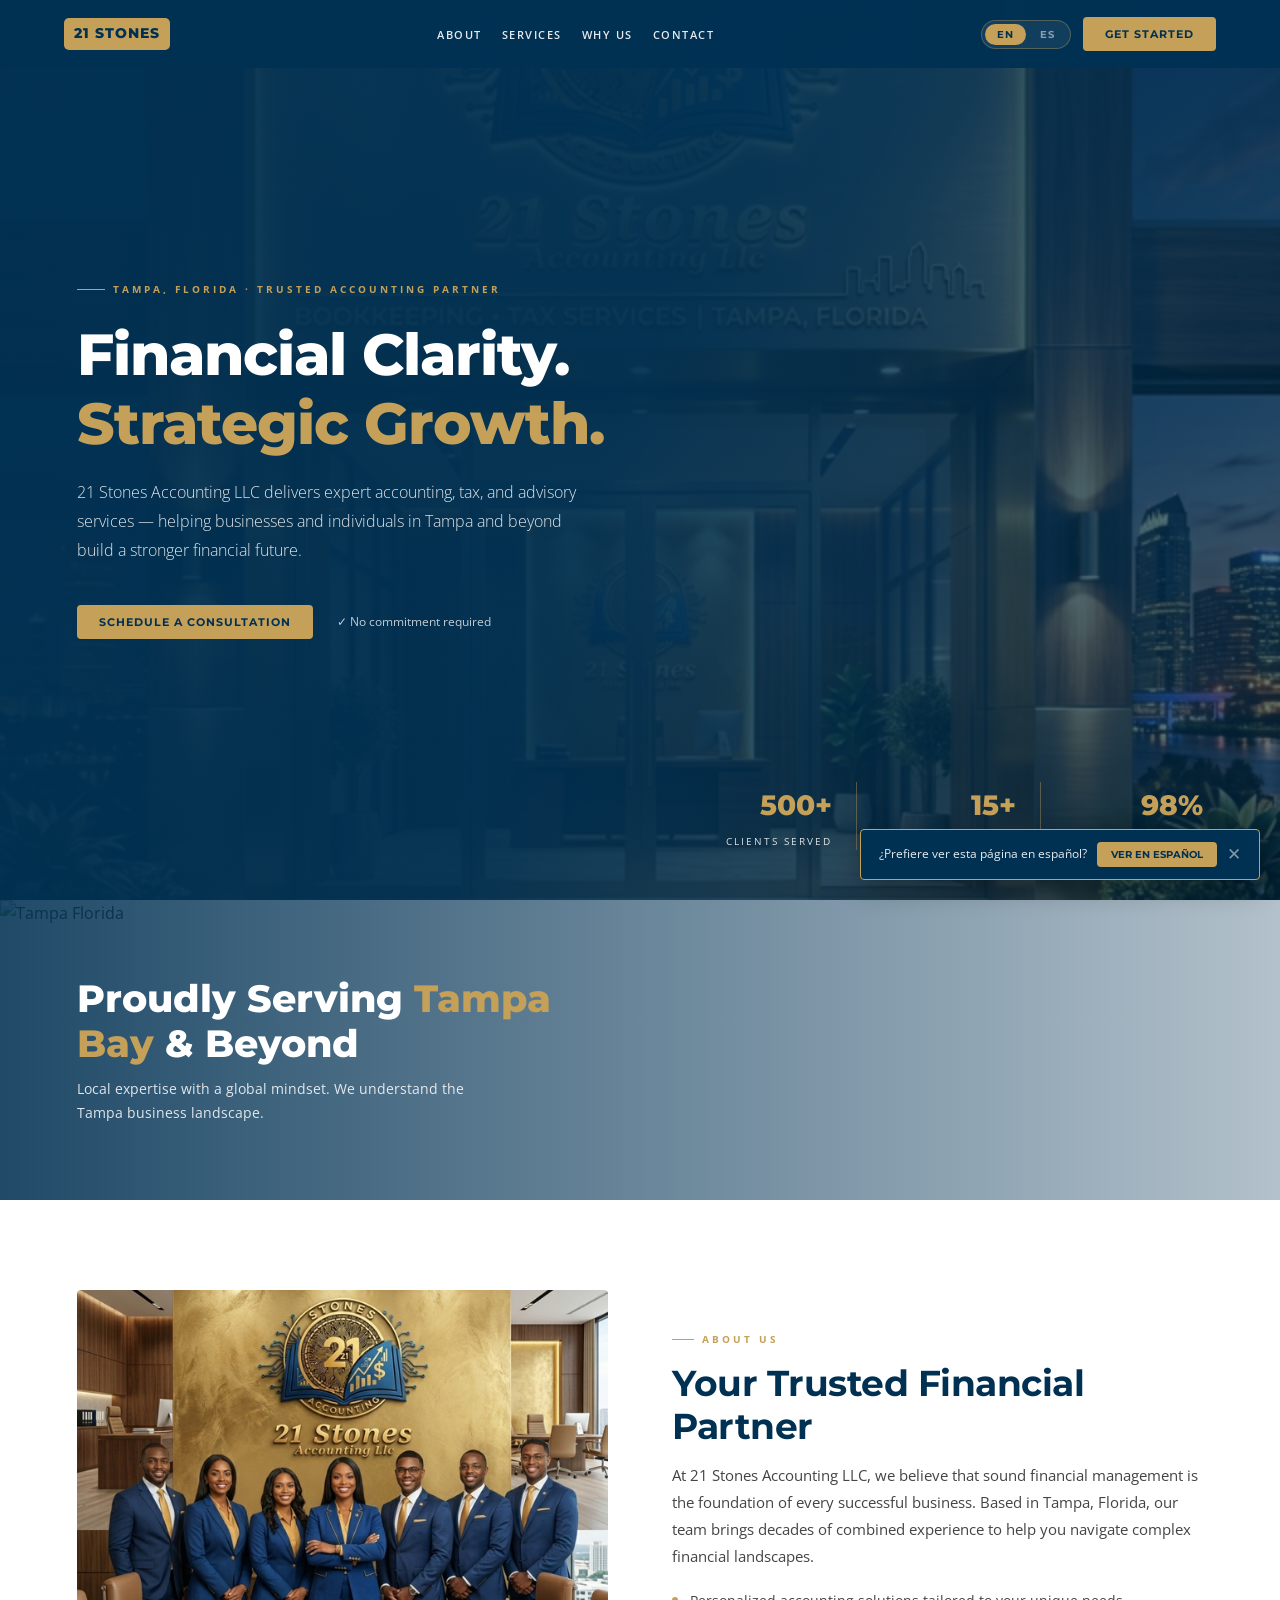
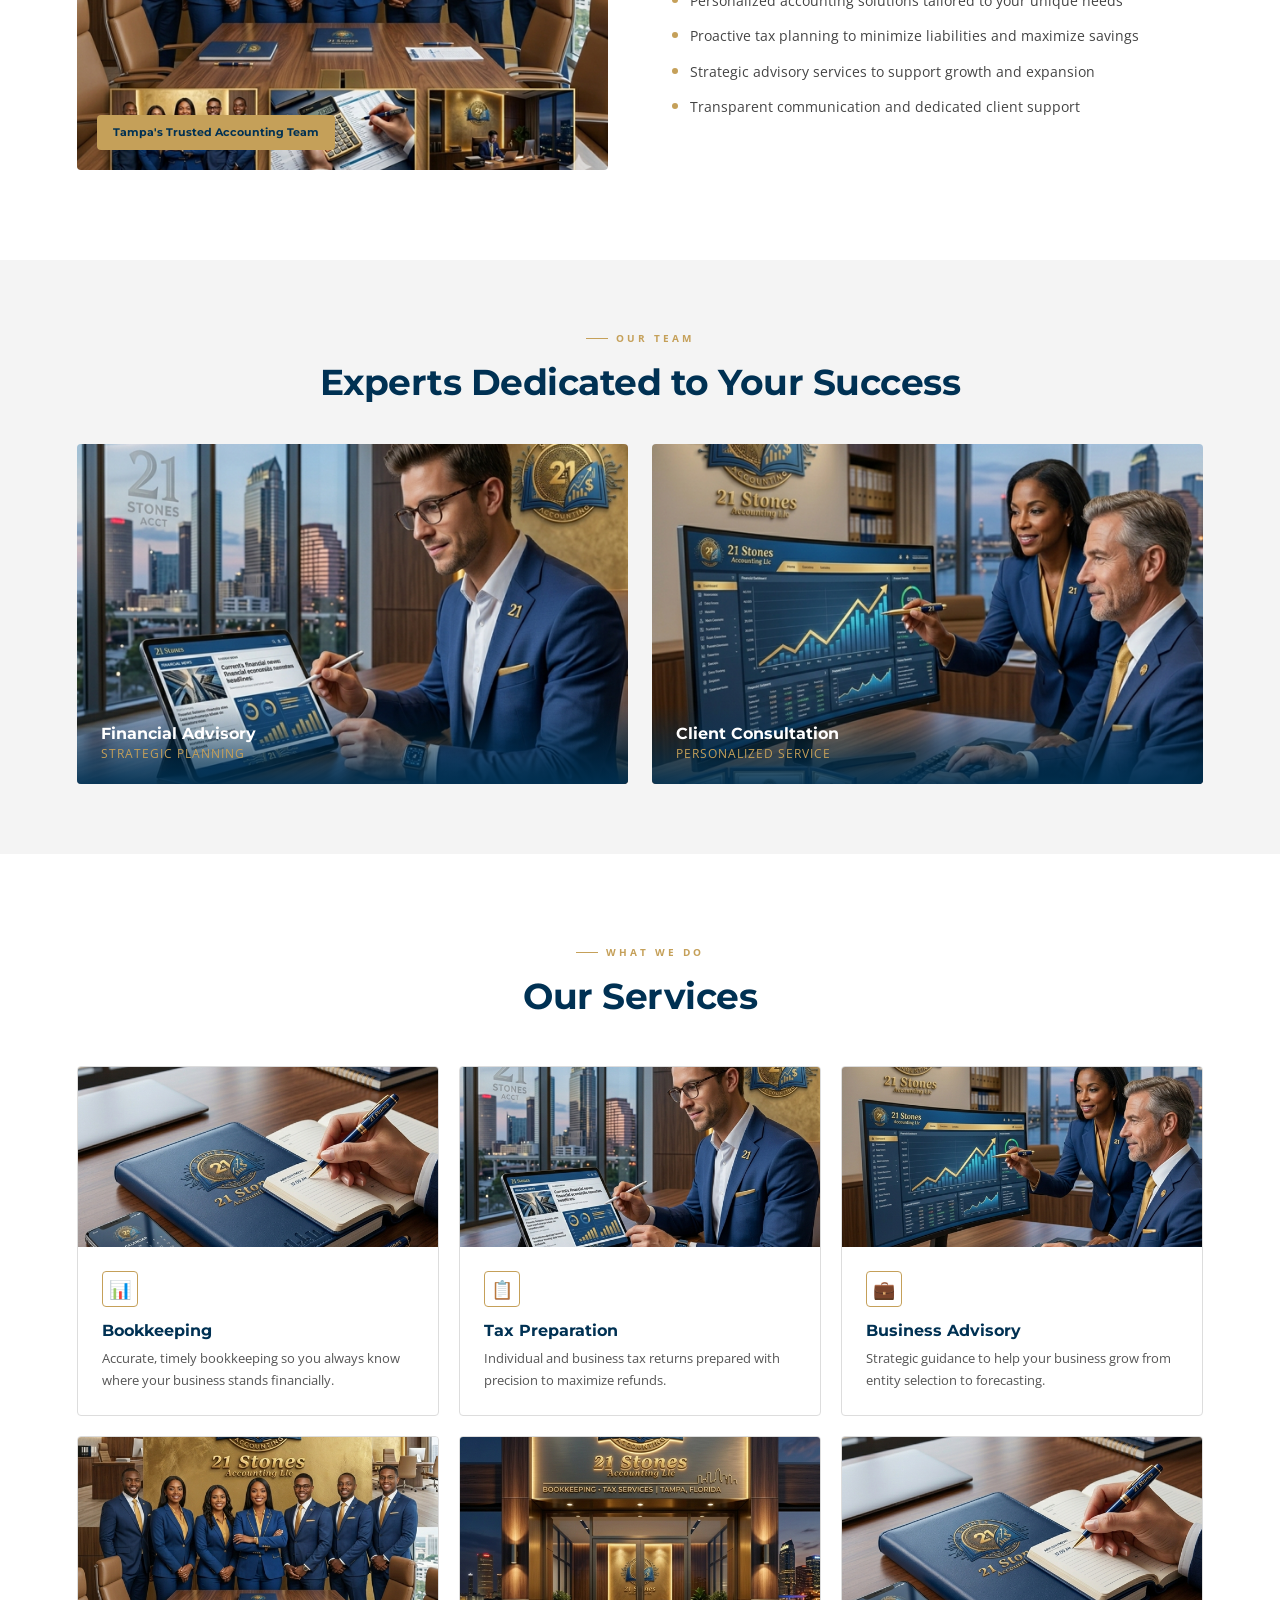
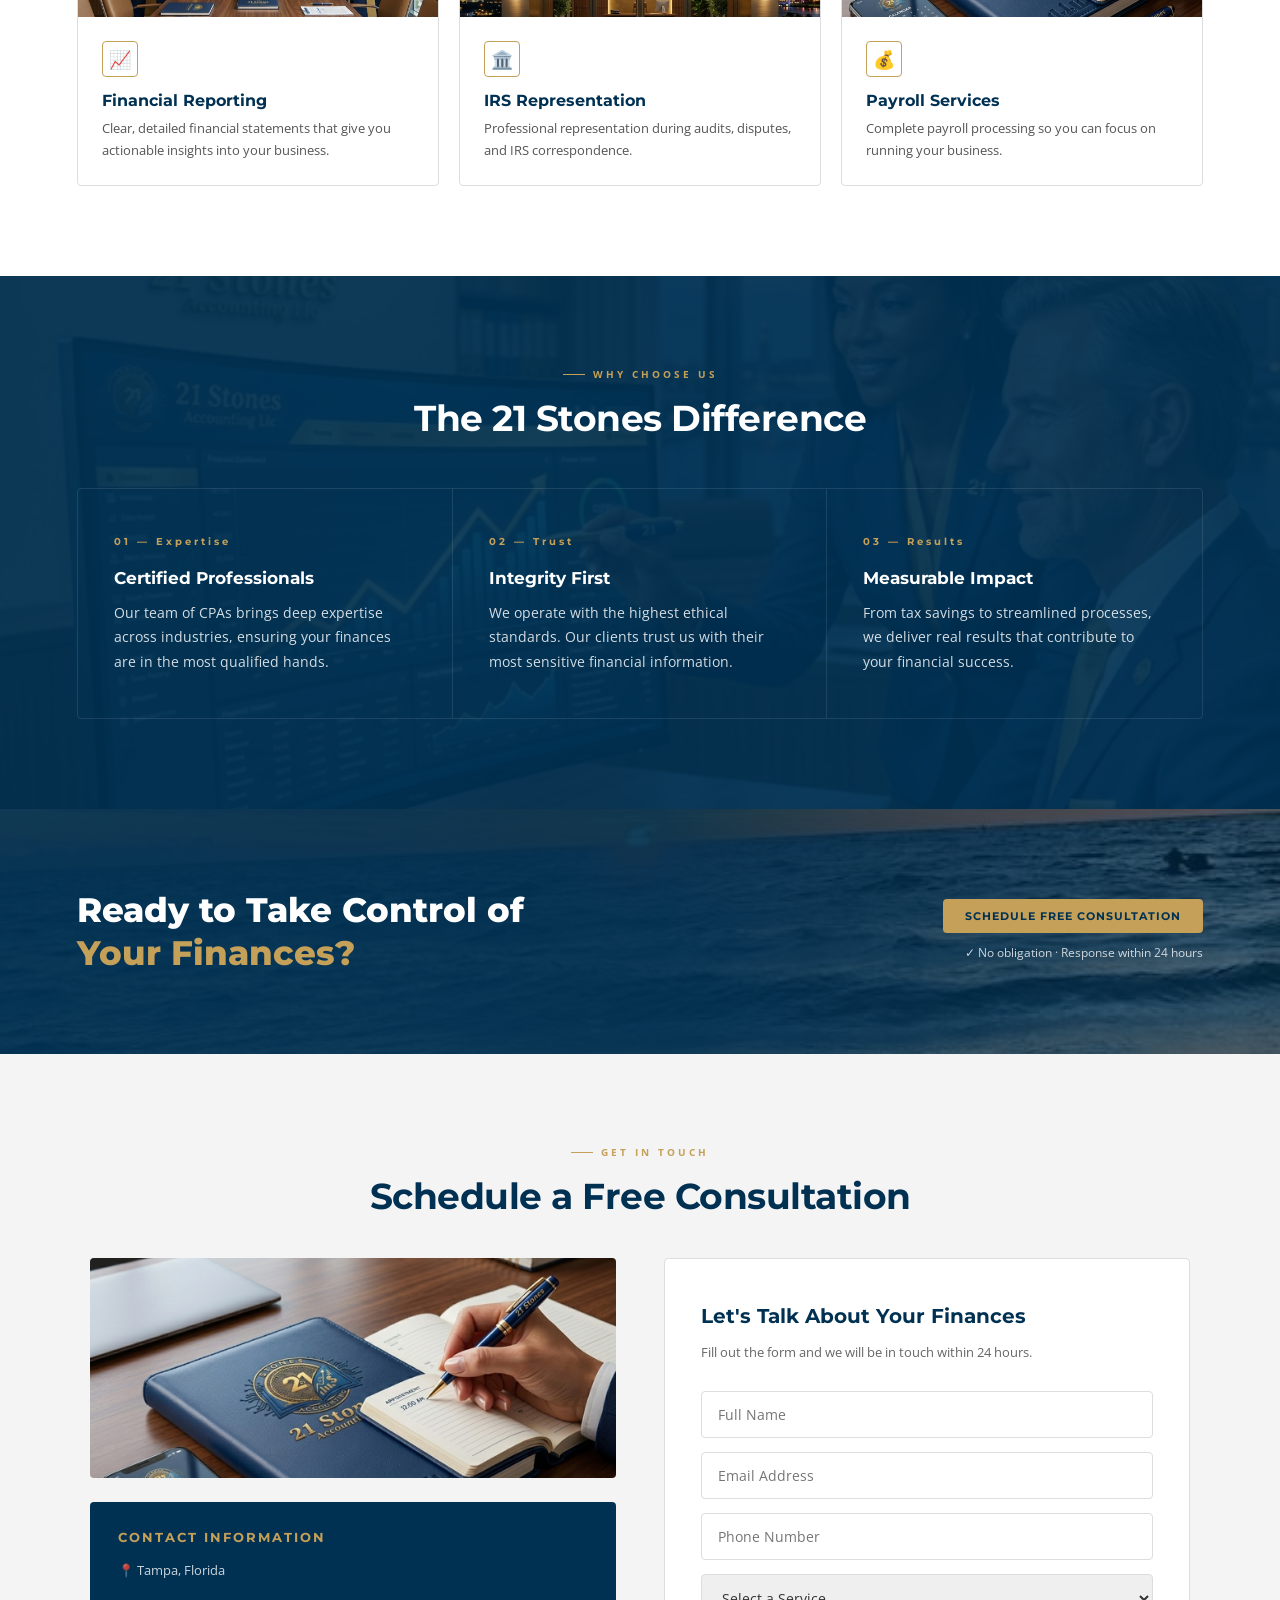
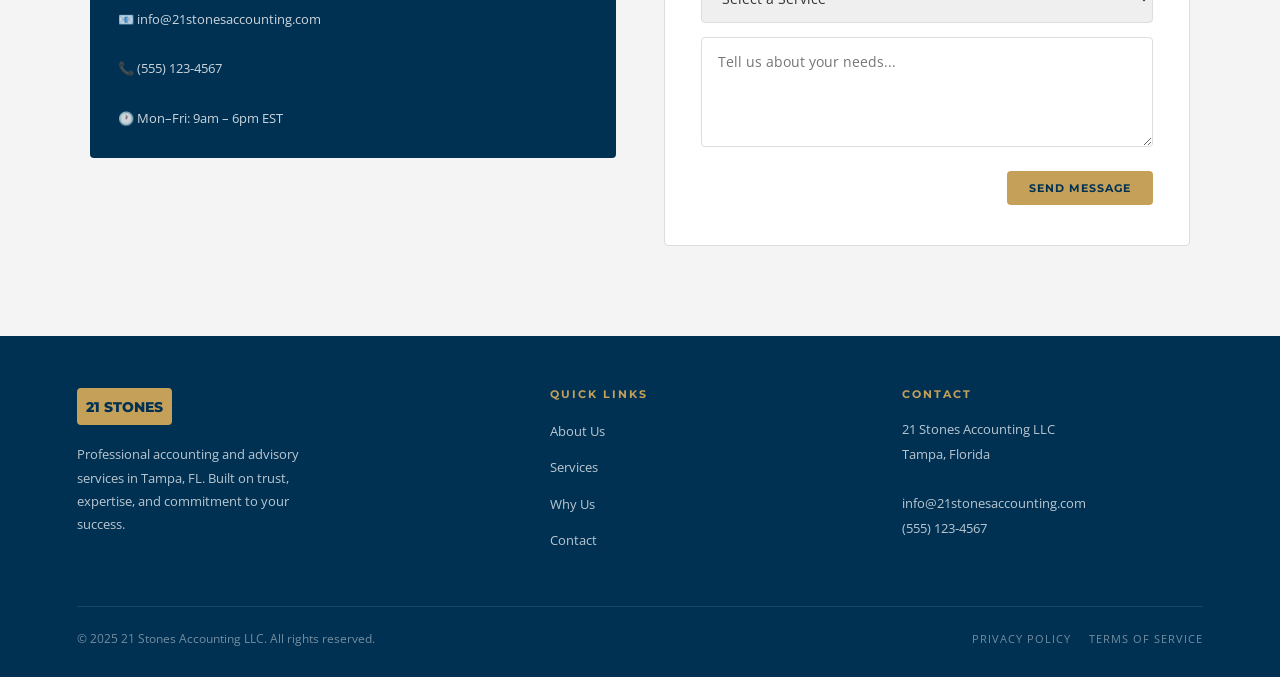
==== commit b1eac051: "Update print statement to show 'Goodbye World'" ====
--- a/index.html
+++ b/index.html
@@ -13,7 +13,7 @@
 h1,h2,h3,h4{font-family:'Montserrat',sans-serif;line-height:1.2;}
 nav{position:fixed;top:0;left:0;right:0;z-index:100;background:rgba(0,49,83,0.97);display:flex;align-items:center;justify-content:space-between;padding:0 5vw;height:68px;}
 .nl{background:#C5A059;border-radius:5px;padding:4px 10px;cursor:pointer;display:flex;align-items:center;}
-.nl img{height:44px;display:block;}
+.nl span{font-family:'Montserrat',sans-serif;font-size:14px;font-weight:800;color:#003153;letter-spacing:1px;}
 .nc{display:flex;gap:20px;list-style:none;}
 .nc a{font-size:11px;font-weight:600;letter-spacing:1.5px;text-transform:uppercase;text-decoration:none;color:rgba(255,255,255,0.9);cursor:pointer;}
 .nc a:hover{color:#C5A059;}
@@ -23,9 +23,8 @@
 .lb.on{background:#C5A059;color:#003153;}
 .bp{background:#C5A059;color:#003153;padding:10px 22px;border-radius:var(--r);font-family:'Montserrat',sans-serif;font-size:11px;font-weight:700;letter-spacing:1px;text-transform:uppercase;border:none;cursor:pointer;}
 .bp:hover{background:#D4B570;}
-/* HERO */
 #hero{position:relative;min-height:100vh;display:flex;align-items:center;padding:100px 6vw 80px;overflow:hidden;}
-.hbg{position:absolute;inset:0;background-image:url('21 j.png');background-size:cover;background-position:center;}
+.hbg{position:absolute;inset:0;background-size:cover;background-position:center;}
 .hov{position:absolute;inset:0;background:linear-gradient(110deg,rgba(0,49,83,0.95) 48%,rgba(0,49,83,0.55) 100%);}
 .hc{position:relative;z-index:2;max-width:640px;}
 .hey{font-size:10px;font-weight:700;letter-spacing:3px;text-transform:uppercase;color:#C5A059;margin-bottom:22px;display:flex;align-items:center;gap:8px;}
@@ -40,15 +39,13 @@
 .si:last-child{border-right:none;padding-right:0;}
 .sn{font-family:'Montserrat',sans-serif;font-size:28px;font-weight:800;color:#C5A059;display:block;}
 .sl{font-size:10px;letter-spacing:2px;text-transform:uppercase;color:rgba(255,255,255,0.85);margin-top:3px;display:block;}
-/* TAMPA BANNER */
-#tampa{position:relative;height:320px;overflow:hidden;}
+#tampa{position:relative;height:300px;overflow:hidden;}
 #tampa img{width:100%;height:100%;object-fit:cover;object-position:center 40%;}
-#tampa .tov{position:absolute;inset:0;background:linear-gradient(to right,rgba(0,49,83,0.85) 0%,rgba(0,49,83,0.3) 100%);}
+#tampa .tov{position:absolute;inset:0;background:linear-gradient(to right,rgba(0,49,83,0.88),rgba(0,49,83,0.3));}
 #tampa .tc{position:absolute;inset:0;display:flex;align-items:center;padding:0 6vw;z-index:2;}
-#tampa h2{font-size:clamp(22px,3vw,40px);font-weight:800;color:#fff;max-width:500px;}
+#tampa h2{font-size:clamp(22px,3vw,38px);font-weight:800;color:#fff;max-width:500px;}
 #tampa h2 span{color:#C5A059;}
 #tampa p{font-size:14px;color:rgba(255,255,255,0.85);margin-top:10px;max-width:420px;}
-/* ABOUT */
 #about{padding:90px 6vw;display:grid;grid-template-columns:1fr 1fr;gap:64px;align-items:center;}
 .ai{border-radius:var(--r);overflow:hidden;height:480px;position:relative;}
 .ai img{width:100%;height:100%;object-fit:cover;}
@@ -61,7 +58,6 @@
 .ah{display:flex;align-items:flex-start;gap:12px;margin-bottom:10px;}
 .ad{width:6px;height:6px;background:#C5A059;border-radius:50%;margin-top:9px;flex-shrink:0;}
 .ah p{margin:0;font-size:14px;color:#444;}
-/* TEAM STRIP */
 #team{background:#F4F4F4;padding:70px 6vw;}
 .tg{display:grid;grid-template-columns:1fr 1fr;gap:24px;margin-top:40px;}
 .tc2{border-radius:var(--r);overflow:hidden;position:relative;height:340px;}
@@ -69,7 +65,6 @@
 .tc2 .tlab{position:absolute;bottom:0;left:0;right:0;padding:20px 24px;background:linear-gradient(to top,rgba(0,49,83,0.92),transparent);}
 .tc2 .tlab h3{font-family:'Montserrat',sans-serif;font-size:16px;font-weight:700;color:#fff;}
 .tc2 .tlab p{font-size:12px;color:#C5A059;letter-spacing:1px;text-transform:uppercase;}
-/* SERVICES */
 #sectores{background:#fff;padding:90px 6vw;}
 .sec-header{text-align:center;margin-bottom:48px;}
 .sg{display:grid;grid-template-columns:repeat(3,1fr);gap:20px;}
@@ -82,9 +77,8 @@
 .sic{width:36px;height:36px;border:1px solid #C5A059;border-radius:var(--r);display:flex;align-items:center;justify-content:center;margin-bottom:14px;font-size:18px;}
 .sc h3{font-size:16px;font-weight:700;color:#003153;margin-bottom:8px;}
 .sc p{font-size:13px;color:#555;line-height:1.65;}
-/* WHY US */
 #valor{background:#003153;padding:90px 6vw;position:relative;overflow:hidden;}
-.vbg{position:absolute;inset:0;background-image:url('21 i.png');background-size:cover;background-position:center;opacity:0.08;}
+.vbg{position:absolute;inset:0;background-size:cover;background-position:center;opacity:0.08;}
 .vc{position:relative;z-index:2;}
 .pg{display:grid;grid-template-columns:repeat(3,1fr);border:1px solid rgba(255,255,255,0.1);border-radius:var(--r);overflow:hidden;margin-top:48px;}
 .pl{padding:44px 36px;border-right:1px solid rgba(255,255,255,0.1);}
@@ -93,16 +87,14 @@
 .pn{font-family:'Montserrat',sans-serif;font-size:10px;font-weight:700;letter-spacing:3px;color:#C5A059;margin-bottom:18px;display:block;}
 .pl h3{font-size:17px;font-weight:700;color:#fff;margin-bottom:12px;}
 .pl p{font-size:14px;color:rgba(255,255,255,0.83);line-height:1.75;}
-/* CTA SUNSET */
 #cta{position:relative;overflow:hidden;}
-#cta .cbg{position:absolute;inset:0;background-image:url('21 d.jpg');background-size:cover;background-position:center;}
+#cta .cbg{position:absolute;inset:0;background-size:cover;background-position:center;}
 #cta .cov{position:absolute;inset:0;background:linear-gradient(90deg,rgba(0,49,83,0.93) 52%,rgba(0,49,83,0.5) 100%);}
 #cta .cc{position:relative;z-index:2;padding:80px 6vw;display:flex;align-items:center;justify-content:space-between;gap:32px;flex-wrap:wrap;}
 #cta h2{font-size:clamp(20px,2.8vw,34px);font-weight:800;color:#fff;max-width:500px;line-height:1.25;}
 #cta h2 span{color:#C5A059;}
 .cr{display:flex;flex-direction:column;align-items:flex-end;gap:10px;}
 .cn{font-size:12px;color:rgba(255,255,255,0.78);}
-/* CONTACT */
 #contacto{background:#F4F4F4;padding:90px 6vw;}
 .contact-grid{display:grid;grid-template-columns:1fr 1fr;gap:48px;max-width:1100px;margin:0 auto;}
 .cinfo{display:flex;flex-direction:column;gap:24px;}
@@ -119,12 +111,11 @@
 .fi-inp:focus{border-color:#C5A059;}
 .fta{width:100%;padding:14px 16px;border:1px solid #DDD;border-radius:var(--r);font-family:'Open Sans',sans-serif;font-size:14px;color:#333;resize:vertical;min-height:110px;outline:none;transition:border .2s;}
 .fta:focus{border-color:#C5A059;}
-.fn{display:flex;justify-content:flex-end;margin-top:24px;}
-/* FOOTER */
+.fn2{display:flex;justify-content:flex-end;margin-top:24px;}
 footer{background:#003153;padding:52px 6vw 28px;}
 .ft{display:grid;grid-template-columns:1.4fr 1fr 1fr;gap:52px;margin-bottom:44px;}
 .flw{display:inline-block;background:#C5A059;padding:5px 9px;border-radius:var(--r);margin-bottom:10px;}
-.flw img{height:46px;display:block;}
+.flw span{font-family:'Montserrat',sans-serif;font-size:14px;font-weight:800;color:#003153;}
 .fb p{font-size:13px;color:rgba(255,255,255,0.73);line-height:1.8;max-width:250px;margin-top:8px;}
 .fc h4{font-family:'Montserrat',sans-serif;font-size:11px;font-weight:700;letter-spacing:2px;text-transform:uppercase;color:#C5A059;margin-bottom:16px;}
 .fc ul{list-style:none;}
@@ -137,18 +128,15 @@
 .fleg{display:flex;gap:18px;}
 .fleg a{font-size:11px;letter-spacing:1px;text-transform:uppercase;color:rgba(255,255,255,0.45);text-decoration:none;}
 .fleg a:hover{color:#C5A059;}
-.lang-bar{position:fixed;bottom:20px;right:20px;z-index:200;background:#003153;border:1px solid #C5A059;border-radius:var(--r);padding:12px 18px;display:flex;align-items:center;gap:10px;box-shadow:0 8px 28px rgba(0,0,0,0.3);}
+.lang-bar{position:fixed;bottom:20px;right:20px;z-index:200;background:#003153;border:1px solid #C5A059;border-radius:var(--r);padding:12px 18px;display:none;align-items:center;gap:10px;box-shadow:0 8px 28px rgba(0,0,0,0.3);}
 .lang-bar p{font-size:12px;color:rgba(255,255,255,0.9);}
 .lbb{background:#C5A059;color:#003153;border:none;padding:6px 14px;border-radius:var(--r);font-family:'Montserrat',sans-serif;font-size:10px;font-weight:700;cursor:pointer;text-transform:uppercase;}
 .lbx{background:none;border:none;color:rgba(255,255,255,0.5);cursor:pointer;font-size:17px;line-height:1;}
-@keyframes fadeUp{from{opacity:0;transform:translateY(20px);}to{opacity:1;transform:translateY(0);}}
-.fi{opacity:0;transform:translateY(18px);transition:opacity .65s,transform .65s;}
-.fi.v{opacity:1;transform:none;}
 @media(max-width:860px){
   .nc{display:none;}
-  #about{grid-template-columns:1fr;}
+  #about,.tg,.contact-grid{grid-template-columns:1fr;}
   .ai{height:300px;}
-  .sg,.pg,.tg,.contact-grid{grid-template-columns:1fr;}
+  .sg,.pg{grid-template-columns:1fr;}
   .pl{border-right:none;border-bottom:1px solid rgba(255,255,255,0.1);}
   .ft{grid-template-columns:1fr;gap:28px;}
   .hst{position:static;margin-top:40px;flex-wrap:wrap;gap:16px;}
@@ -169,8 +157,7 @@
 
 <nav>
   <div class="nl" onclick="window.scrollTo({top:0,behavior:'smooth'})" style="cursor:pointer;">
-    <img src="21 j.png" alt="21 Stones Logo" onerror="this.style.display='none';this.nextElementSibling.style.display='block'">
-    <span style="display:none;font-family:'Montserrat',sans-serif;font-size:14px;font-weight:800;color:#003153;">21 STONES</span>
+    <span>21 STONES</span>
   </div>
   <ul class="nc">
     <li><a onclick="document.getElementById('about').scrollIntoView({behavior:'smooth'})" data-en="About" data-es="Nosotros">About</a></li>
@@ -187,11 +174,10 @@
   </div>
 </nav>
 
-<!-- HERO -->
 <section id="hero">
-  <div class="hbg"></div>
+  <div class="hbg" style="background-image:url('21%20j.png')"></div>
   <div class="hov"></div>
-  <div class="hc fi">
+  <div class="hc">
     <div class="hey" data-en="Tampa, Florida · Trusted Accounting Partner" data-es="Tampa, Florida · Su Socio Contable de Confianza">Tampa, Florida · Trusted Accounting Partner</div>
     <h1 data-en="Financial Clarity.<br><span>Strategic Growth.</span>" data-es="Claridad Financiera.<br><span>Crecimiento Estratégico.</span>">Financial Clarity.<br><span>Strategic Growth.</span></h1>
     <p class="hs" data-en="21 Stones Accounting LLC delivers expert accounting, tax, and advisory services — helping businesses and individuals in Tampa and beyond build a stronger financial future." data-es="21 Stones Accounting LLC ofrece servicios expertos de contabilidad, impuestos y asesoría — ayudando a empresas e individuos en Tampa y más allá a construir un futuro financiero más sólido.">21 Stones Accounting LLC delivers expert accounting, tax, and advisory services — helping businesses and individuals in Tampa and beyond build a stronger financial future.</p>
@@ -200,35 +186,33 @@
       <span class="hn" data-en="✓ No commitment required" data-es="✓ Sin compromiso">✓ No commitment required</span>
     </div>
   </div>
-  <div class="hst fi">
+  <div class="hst">
     <div class="si"><span class="sn">500+</span><span class="sl" data-en="Clients Served" data-es="Clientes Atendidos">Clients Served</span></div>
     <div class="si"><span class="sn">15+</span><span class="sl" data-en="Years Experience" data-es="Años de Experiencia">Years Experience</span></div>
     <div class="si"><span class="sn">98%</span><span class="sl" data-en="Client Retention" data-es="Retención de Clientes">Client Retention</span></div>
   </div>
 </section>
 
-<!-- TAMPA BANNER -->
 <section id="tampa">
-  <img src="https://images.unsplash.com/photo-1605723517503-3cadb5818a0c?w=1400&auto=format&fit=crop" alt="Tampa Florida skyline">
+  <img src="https://images.unsplash.com/photo-1605723517503-3cadb5818a0c?w=1400&auto=format&fit=crop" alt="Tampa Florida">
   <div class="tov"></div>
   <div class="tc">
     <div>
       <h2 data-en="Proudly Serving <span>Tampa Bay</span> & Beyond" data-es="Sirviendo con Orgullo a <span>Tampa Bay</span> y Más">Proudly Serving <span>Tampa Bay</span> & Beyond</h2>
-      <p data-en="Local expertise with a global mindset. We understand the Tampa business landscape and are here to help your business thrive." data-es="Experiencia local con visión global. Entendemos el entorno empresarial de Tampa y estamos aquí para ayudar a que su negocio prospere.">Local expertise with a global mindset. We understand the Tampa business landscape and are here to help your business thrive.</p>
-    </div>
-  </div>
-</section>
-
-<!-- ABOUT -->
+      <p data-en="Local expertise with a global mindset. We understand the Tampa business landscape." data-es="Experiencia local con visión global. Entendemos el entorno empresarial de Tampa.">Local expertise with a global mindset. We understand the Tampa business landscape.</p>
+    </div>
+  </div>
+</section>
+
 <section id="about">
-  <div class="ai fi">
-    <img src="21 h.png" alt="21 Stones Team">
+  <div class="ai">
+    <img src="21%20h.png" alt="21 Stones Team">
     <div class="aib" data-en="Tampa's Trusted Accounting Team" data-es="El Equipo Contable de Confianza de Tampa">Tampa's Trusted Accounting Team</div>
   </div>
-  <div class="at fi">
+  <div class="at">
     <div class="ey" data-en="About Us" data-es="Sobre Nosotros">About Us</div>
     <h2 class="tt" data-en="Your Trusted Financial Partner" data-es="Su Socio Financiero de Confianza">Your Trusted Financial Partner</h2>
-    <p data-en="At 21 Stones Accounting LLC, we believe that sound financial management is the foundation of every successful business. Based in Tampa, Florida, our team brings decades of combined experience to help you navigate complex financial landscapes." data-es="En 21 Stones Accounting LLC, creemos que una gestión financiera sólida es la base de todo negocio exitoso. Con sede en Tampa, Florida, nuestro equipo aporta décadas de experiencia combinada para ayudarle a navegar entornos financieros complejos.">At 21 Stones Accounting LLC, we believe that sound financial management is the foundation of every successful business. Based in Tampa, Florida, our team brings decades of combined experience to help you navigate complex financial landscapes.</p>
+    <p data-en="At 21 Stones Accounting LLC, we believe that sound financial management is the foundation of every successful business. Based in Tampa, Florida, our team brings decades of combined experience to help you navigate complex financial landscapes." data-es="En 21 Stones Accounting LLC, creemos que una gestión financiera sólida es la base de todo negocio exitoso. Con sede en Tampa, Florida, nuestro equipo aporta décadas de experiencia para ayudarle a navegar entornos financieros complejos.">At 21 Stones Accounting LLC, we believe that sound financial management is the foundation of every successful business. Based in Tampa, Florida, our team brings decades of combined experience to help you navigate complex financial landscapes.</p>
     <div class="ah"><div class="ad"></div><p data-en="Personalized accounting solutions tailored to your unique needs" data-es="Soluciones contables personalizadas según sus necesidades únicas">Personalized accounting solutions tailored to your unique needs</p></div>
     <div class="ah"><div class="ad"></div><p data-en="Proactive tax planning to minimize liabilities and maximize savings" data-es="Planificación fiscal proactiva para minimizar obligaciones y maximizar ahorros">Proactive tax planning to minimize liabilities and maximize savings</p></div>
     <div class="ah"><div class="ad"></div><p data-en="Strategic advisory services to support growth and expansion" data-es="Servicios de asesoría estratégica para apoyar el crecimiento y la expansión">Strategic advisory services to support growth and expansion</p></div>
@@ -236,22 +220,21 @@
   </div>
 </section>
 
-<!-- TEAM -->
 <section id="team">
   <div style="text-align:center;">
     <div class="ey" style="justify-content:center;" data-en="Our Team" data-es="Nuestro Equipo">Our Team</div>
     <h2 class="tt" data-en="Experts Dedicated to Your Success" data-es="Expertos Dedicados a Su Éxito">Experts Dedicated to Your Success</h2>
   </div>
   <div class="tg">
-    <div class="tc2 fi">
-      <img src="21 b.png" alt="Financial Advisor">
+    <div class="tc2">
+      <img src="21%20b.png" alt="Financial Advisor">
       <div class="tlab">
         <h3 data-en="Financial Advisory" data-es="Asesoría Financiera">Financial Advisory</h3>
         <p data-en="Strategic Planning" data-es="Planificación Estratégica">Strategic Planning</p>
       </div>
     </div>
-    <div class="tc2 fi">
-      <img src="21 i.png" alt="Client Consultation">
+    <div class="tc2">
+      <img src="21%20i.png" alt="Client Consultation">
       <div class="tlab">
         <h3 data-en="Client Consultation" data-es="Consulta con Clientes">Client Consultation</h3>
         <p data-en="Personalized Service" data-es="Servicio Personalizado">Personalized Service</p>
@@ -260,95 +243,86 @@
   </div>
 </section>
 
-<!-- SERVICES -->
 <section id="sectores">
-  <div class="sec-header fi">
+  <div class="sec-header">
     <div class="ey" style="justify-content:center;" data-en="What We Do" data-es="Lo Que Hacemos">What We Do</div>
     <h2 class="tt" data-en="Our Services" data-es="Nuestros Servicios">Our Services</h2>
   </div>
   <div class="sg">
-    <div class="sc fi">
-      <div class="sim"><img src="21 a.png" alt="Bookkeeping"></div>
-      <div class="sb">
-        <div class="sic">📊</div>
+    <div class="sc">
+      <div class="sim"><img src="21%20a.png" alt="Bookkeeping"></div>
+      <div class="sb"><div class="sic">📊</div>
         <h3 data-en="Bookkeeping" data-es="Teneduría de Libros">Bookkeeping</h3>
-        <p data-en="Accurate, timely bookkeeping services so you always know where your business stands financially." data-es="Servicios de contabilidad precisos y puntuales para que siempre sepa la situación financiera de su negocio.">Accurate, timely bookkeeping services so you always know where your business stands financially.</p>
-      </div>
-    </div>
-    <div class="sc fi">
-      <div class="sim"><img src="21 b.png" alt="Tax Preparation"></div>
-      <div class="sb">
-        <div class="sic">📋</div>
+        <p data-en="Accurate, timely bookkeeping so you always know where your business stands financially." data-es="Contabilidad precisa y puntual para que siempre sepa la situación financiera de su negocio.">Accurate, timely bookkeeping so you always know where your business stands financially.</p>
+      </div>
+    </div>
+    <div class="sc">
+      <div class="sim"><img src="21%20b.png" alt="Tax Preparation"></div>
+      <div class="sb"><div class="sic">📋</div>
         <h3 data-en="Tax Preparation" data-es="Preparación de Impuestos">Tax Preparation</h3>
-        <p data-en="Individual and business tax returns prepared with precision to ensure compliance and maximize refunds." data-es="Declaraciones de impuestos individuales y empresariales preparadas con precisión para garantizar el cumplimiento y maximizar los reembolsos.">Individual and business tax returns prepared with precision to ensure compliance and maximize refunds.</p>
-      </div>
-    </div>
-    <div class="sc fi">
-      <div class="sim"><img src="21 i.png" alt="Business Advisory"></div>
-      <div class="sb">
-        <div class="sic">💼</div>
+        <p data-en="Individual and business tax returns prepared with precision to maximize refunds." data-es="Declaraciones de impuestos individuales y empresariales preparadas con precisión.">Individual and business tax returns prepared with precision to maximize refunds.</p>
+      </div>
+    </div>
+    <div class="sc">
+      <div class="sim"><img src="21%20i.png" alt="Business Advisory"></div>
+      <div class="sb"><div class="sic">💼</div>
         <h3 data-en="Business Advisory" data-es="Asesoría Empresarial">Business Advisory</h3>
-        <p data-en="Strategic guidance to help your business grow, from entity selection to financial forecasting." data-es="Orientación estratégica para hacer crecer su negocio, desde la selección de entidad hasta la proyección financiera.">Strategic guidance to help your business grow, from entity selection to financial forecasting.</p>
-      </div>
-    </div>
-    <div class="sc fi">
-      <div class="sim"><img src="21 h.png" alt="Financial Reporting"></div>
-      <div class="sb">
-        <div class="sic">📈</div>
+        <p data-en="Strategic guidance to help your business grow from entity selection to forecasting." data-es="Orientación estratégica para hacer crecer su negocio desde la selección de entidad.">Strategic guidance to help your business grow from entity selection to forecasting.</p>
+      </div>
+    </div>
+    <div class="sc">
+      <div class="sim"><img src="21%20h.png" alt="Financial Reporting"></div>
+      <div class="sb"><div class="sic">📈</div>
         <h3 data-en="Financial Reporting" data-es="Informes Financieros">Financial Reporting</h3>
-        <p data-en="Clear, detailed financial statements and reports that give you actionable insights into your business." data-es="Estados financieros e informes claros y detallados que le brindan información útil sobre su negocio.">Clear, detailed financial statements and reports that give you actionable insights into your business.</p>
-      </div>
-    </div>
-    <div class="sc fi">
-      <div class="sim"><img src="21 j.png" alt="IRS Representation"></div>
-      <div class="sb">
-        <div class="sic">🏛️</div>
+        <p data-en="Clear, detailed financial statements that give you actionable insights into your business." data-es="Estados financieros claros y detallados con información útil sobre su negocio.">Clear, detailed financial statements that give you actionable insights into your business.</p>
+      </div>
+    </div>
+    <div class="sc">
+      <div class="sim"><img src="21%20j.png" alt="IRS Representation"></div>
+      <div class="sb"><div class="sic">🏛️</div>
         <h3 data-en="IRS Representation" data-es="Representación ante el IRS">IRS Representation</h3>
-        <p data-en="Professional representation and support during audits, disputes, and IRS correspondence." data-es="Representación y apoyo profesional durante auditorías, disputas y correspondencia con el IRS.">Professional representation and support during audits, disputes, and IRS correspondence.</p>
-      </div>
-    </div>
-    <div class="sc fi">
-      <div class="sim"><img src="21 a.png" alt="Payroll Services"></div>
-      <div class="sb">
-        <div class="sic">💰</div>
+        <p data-en="Professional representation during audits, disputes, and IRS correspondence." data-es="Representación profesional durante auditorías, disputas y correspondencia con el IRS.">Professional representation during audits, disputes, and IRS correspondence.</p>
+      </div>
+    </div>
+    <div class="sc">
+      <div class="sim"><img src="21%20a.png" alt="Payroll Services"></div>
+      <div class="sb"><div class="sic">💰</div>
         <h3 data-en="Payroll Services" data-es="Servicios de Nómina">Payroll Services</h3>
-        <p data-en="Complete payroll processing and compliance management so you can focus on running your business." data-es="Procesamiento completo de nómina y gestión de cumplimiento para que pueda concentrarse en dirigir su negocio.">Complete payroll processing and compliance management so you can focus on running your business.</p>
-      </div>
-    </div>
-  </div>
-</section>
-
-<!-- WHY US -->
+        <p data-en="Complete payroll processing so you can focus on running your business." data-es="Procesamiento completo de nómina para que pueda concentrarse en su negocio.">Complete payroll processing so you can focus on running your business.</p>
+      </div>
+    </div>
+  </div>
+</section>
+
 <section id="valor">
-  <div class="vbg"></div>
+  <div class="vbg" style="background-image:url('21%20i.png')"></div>
   <div class="vc">
     <div style="text-align:center;">
       <div class="ey" style="justify-content:center;" data-en="Why Choose Us" data-es="Por Qué Elegirnos">Why Choose Us</div>
       <h2 class="tt w" data-en="The 21 Stones Difference" data-es="La Diferencia 21 Stones">The 21 Stones Difference</h2>
     </div>
     <div class="pg">
-      <div class="pl fi">
+      <div class="pl">
         <span class="pn" data-en="01 — Expertise" data-es="01 — Experiencia">01 — Expertise</span>
         <h3 data-en="Certified Professionals" data-es="Profesionales Certificados">Certified Professionals</h3>
-        <p data-en="Our team of CPAs and accounting professionals brings deep expertise across industries, ensuring your finances are in the most qualified hands." data-es="Nuestro equipo de CPAs y profesionales contables aporta profunda experiencia en diversas industrias, garantizando que sus finanzas estén en las manos más calificadas.">Our team of CPAs and accounting professionals brings deep expertise across industries, ensuring your finances are in the most qualified hands.</p>
-      </div>
-      <div class="pl fi">
+        <p data-en="Our team of CPAs brings deep expertise across industries, ensuring your finances are in the most qualified hands." data-es="Nuestro equipo de CPAs aporta profunda experiencia garantizando que sus finanzas estén en las manos más calificadas.">Our team of CPAs brings deep expertise across industries, ensuring your finances are in the most qualified hands.</p>
+      </div>
+      <div class="pl">
         <span class="pn" data-en="02 — Trust" data-es="02 — Confianza">02 — Trust</span>
         <h3 data-en="Integrity First" data-es="Integridad Primero">Integrity First</h3>
-        <p data-en="We operate with the highest ethical standards. Our clients trust us with their most sensitive financial information, and we take that responsibility seriously." data-es="Operamos con los más altos estándares éticos. Nuestros clientes nos confían su información financiera más sensible, y tomamos esa responsabilidad muy en serio.">We operate with the highest ethical standards. Our clients trust us with their most sensitive financial information, and we take that responsibility seriously.</p>
-      </div>
-      <div class="pl fi">
+        <p data-en="We operate with the highest ethical standards. Our clients trust us with their most sensitive financial information." data-es="Operamos con los más altos estándares éticos. Nuestros clientes nos confían su información financiera más sensible.">We operate with the highest ethical standards. Our clients trust us with their most sensitive financial information.</p>
+      </div>
+      <div class="pl">
         <span class="pn" data-en="03 — Results" data-es="03 — Resultados">03 — Results</span>
         <h3 data-en="Measurable Impact" data-es="Impacto Medible">Measurable Impact</h3>
-        <p data-en="From tax savings to streamlined processes, we deliver real, tangible results that contribute directly to your financial success and peace of mind." data-es="Desde ahorros fiscales hasta procesos optimizados, entregamos resultados reales y tangibles que contribuyen directamente a su éxito financiero y tranquilidad.">From tax savings to streamlined processes, we deliver real, tangible results that contribute directly to your financial success and peace of mind.</p>
-      </div>
-    </div>
-  </div>
-</section>
-
-<!-- CTA -->
+        <p data-en="From tax savings to streamlined processes, we deliver real results that contribute to your financial success." data-es="Desde ahorros fiscales hasta procesos optimizados, entregamos resultados reales para su éxito financiero.">From tax savings to streamlined processes, we deliver real results that contribute to your financial success.</p>
+      </div>
+    </div>
+  </div>
+</section>
+
 <section id="cta">
-  <div class="cbg"></div>
+  <div class="cbg" style="background-image:url('21%20d.jpg')"></div>
   <div class="cov"></div>
   <div class="cc">
     <h2 data-en="Ready to Take Control of <span>Your Finances?</span>" data-es="¿Listo para Tomar Control de <span>Sus Finanzas?</span>">Ready to Take Control of <span>Your Finances?</span></h2>
@@ -359,30 +333,22 @@
   </div>
 </section>
 
-<!-- CONTACT -->
 <section id="contacto">
   <div class="sec-header" style="text-align:center;margin-bottom:40px;">
     <div class="ey" style="justify-content:center;" data-en="Get In Touch" data-es="Contáctenos">Get In Touch</div>
     <h2 class="tt" data-en="Schedule a Free Consultation" data-es="Agende una Consulta Gratuita">Schedule a Free Consultation</h2>
   </div>
   <div class="contact-grid">
-    <div class="cinfo fi">
-      <div class="cinfo-img">
-        <img src="21 a.png" alt="Consultation">
-      </div>
+    <div class="cinfo">
+      <div class="cinfo-img"><img src="21%20a.png" alt="Consultation"></div>
       <div class="cbox">
         <h4 data-en="Contact Information" data-es="Información de Contacto">Contact Information</h4>
-        <p>
-          📍 Tampa, Florida<br><br>
-          📧 <a href="/cdn-cgi/l/email-protection" class="__cf_email__" data-cfemail="98f1f6fef7d8aaa9ebecf7f6fdebf9fbfbf7edf6ecf1f6ffb6fbf7f5">[email&#160;protected]</a><br><br>
-          📞 (555) 123-4567<br><br>
-          🕐 <span data-en="Mon–Fri: 9am – 6pm EST" data-es="Lun–Vie: 9am – 6pm EST">Mon–Fri: 9am – 6pm EST</span>
-        </p>
-      </div>
-    </div>
-    <div class="fw fi">
+        <p>📍 Tampa, Florida<br><br>📧 info@21stonesaccounting.com<br><br>📞 (555) 123-4567<br><br>🕐 <span data-en="Mon–Fri: 9am – 6pm EST" data-es="Lun–Vie: 9am – 6pm EST">Mon–Fri: 9am – 6pm EST</span></p>
+      </div>
+    </div>
+    <div class="fw">
       <p class="fq" data-en="Let's Talk About Your Finances" data-es="Hablemos de Sus Finanzas">Let's Talk About Your Finances</p>
-      <p class="fh" data-en="Fill out the form and a member of our team will be in touch within 24 hours." data-es="Complete el formulario y un miembro de nuestro equipo se comunicará en menos de 24 horas.">Fill out the form and a member of our team will be in touch within 24 hours.</p>
+      <p class="fh" data-en="Fill out the form and we will be in touch within 24 hours." data-es="Complete el formulario y nos comunicaremos en menos de 24 horas.">Fill out the form and we will be in touch within 24 hours.</p>
       <div class="fi-row">
         <input class="fi-inp" type="text" data-placeholder-en="Full Name" data-placeholder-es="Nombre Completo" placeholder="Full Name">
         <input class="fi-inp" type="email" data-placeholder-en="Email Address" data-placeholder-es="Correo Electrónico" placeholder="Email Address">
@@ -398,7 +364,7 @@
         </select>
         <textarea class="fta" data-placeholder-en="Tell us about your needs..." data-placeholder-es="Cuéntenos sobre sus necesidades..." placeholder="Tell us about your needs..."></textarea>
       </div>
-      <div class="fn">
+      <div class="fn2">
         <button class="bp" data-en="Send Message" data-es="Enviar Mensaje">Send Message</button>
       </div>
     </div>
@@ -408,11 +374,8 @@
 <footer>
   <div class="ft">
     <div class="fb">
-      <div class="flw">
-        <img src="21 j.png" alt="21 Stones Logo" style="height:46px;" onerror="this.style.display='none';this.nextElementSibling.style.display='block'">
-        <span style="display:none;font-family:'Montserrat',sans-serif;font-size:14px;font-weight:800;color:#003153;">21 STONES</span>
-      </div>
-      <p data-en="Professional accounting and advisory services in Tampa, FL. Built on trust, expertise, and commitment to your financial success." data-es="Servicios profesionales de contabilidad y asesoría en Tampa, FL. Basados en confianza, experiencia y compromiso con su éxito financiero.">Professional accounting and advisory services in Tampa, FL. Built on trust, expertise, and commitment to your financial success.</p>
+      <div class="flw"><span>21 STONES</span></div>
+      <p data-en="Professional accounting and advisory services in Tampa, FL. Built on trust, expertise, and commitment to your success." data-es="Servicios profesionales de contabilidad en Tampa, FL. Basados en confianza, experiencia y compromiso con su éxito.">Professional accounting and advisory services in Tampa, FL. Built on trust, expertise, and commitment to your success.</p>
     </div>
     <div class="fc">
       <h4 data-en="Quick Links" data-es="Enlaces Rápidos">Quick Links</h4>
@@ -425,12 +388,7 @@
     </div>
     <div class="fc">
       <h4 data-en="Contact" data-es="Contacto">Contact</h4>
-      <address>
-        21 Stones Accounting LLC<br>
-        Tampa, Florida<br><br>
-        <a href="/cdn-cgi/l/email-protection" class="__cf_email__" data-cfemail="51383f373e11636022253e3f34223032323e243f25383f367f323e3c">[email&#160;protected]</a><br>
-        (555) 123-4567
-      </address>
+      <address>21 Stones Accounting LLC<br>Tampa, Florida<br><br>info@21stonesaccounting.com<br>(555) 123-4567</address>
     </div>
   </div>
   <div class="fbot">
@@ -442,21 +400,27 @@
   </div>
 </footer>
 
-<script data-cfasync="false" src="/cdn-cgi/scripts/5c5dd728/cloudflare-static/email-decode.min.js"></script><script>
-const CL = { l: 'en' };
-function switchLang(l) {
-  CL.l = l;
-  document.documentElement.lang = l;
-  document.querySelectorAll('[data-en]').forEach(el => {
-    const t = el.getAttribute('data-' + l);
-    if (!t) return;
-    if ((el.tagName === 'H1' || el.tagName === 'H2') && t.includes('<span')) el.innerHTML = t;
-    else el.textContent = t;
+<script>
+const CL={l:'en'};
+function switchLang(l){
+  CL.l=l;
+  document.documentElement.lang=l;
+  document.querySelectorAll('[data-en]').forEach(el=>{
+    const t=el.getAttribute('data-'+l);
+    if(!t)return;
+    if((el.tagName==='H1'||el.tagName==='H2')&&t.includes('<span'))el.innerHTML=t;
+    else el.textContent=t;
   });
-  document.querySelectorAll('[data-placeholder-en]').forEach(el => {
-    el.placeholder = el.getAttribute('data-placeholder-' + l);
+  document.querySelectorAll('[data-placeholder-en]').forEach(el=>{
+    el.placeholder=el.getAttribute('data-placeholder-'+l);
   });
-  document.getElementById('btnEN').classList.toggle('on', l === 'en');
-  document.getElementById('btnES').classList.toggle('on', l === 'es');
+  document.getElementById('btnEN').classList.toggle('on',l==='en');
+  document.getElementById('btnES').classList.toggle('on',l==='es');
 }
-const obs = new IntersectionObserver(es => {
+setTimeout(()=>{
+  const b=document.getElementById('langbar');
+  if(b)b.style.display='flex';
+},2000);
+</script>
+</body>
+</html>
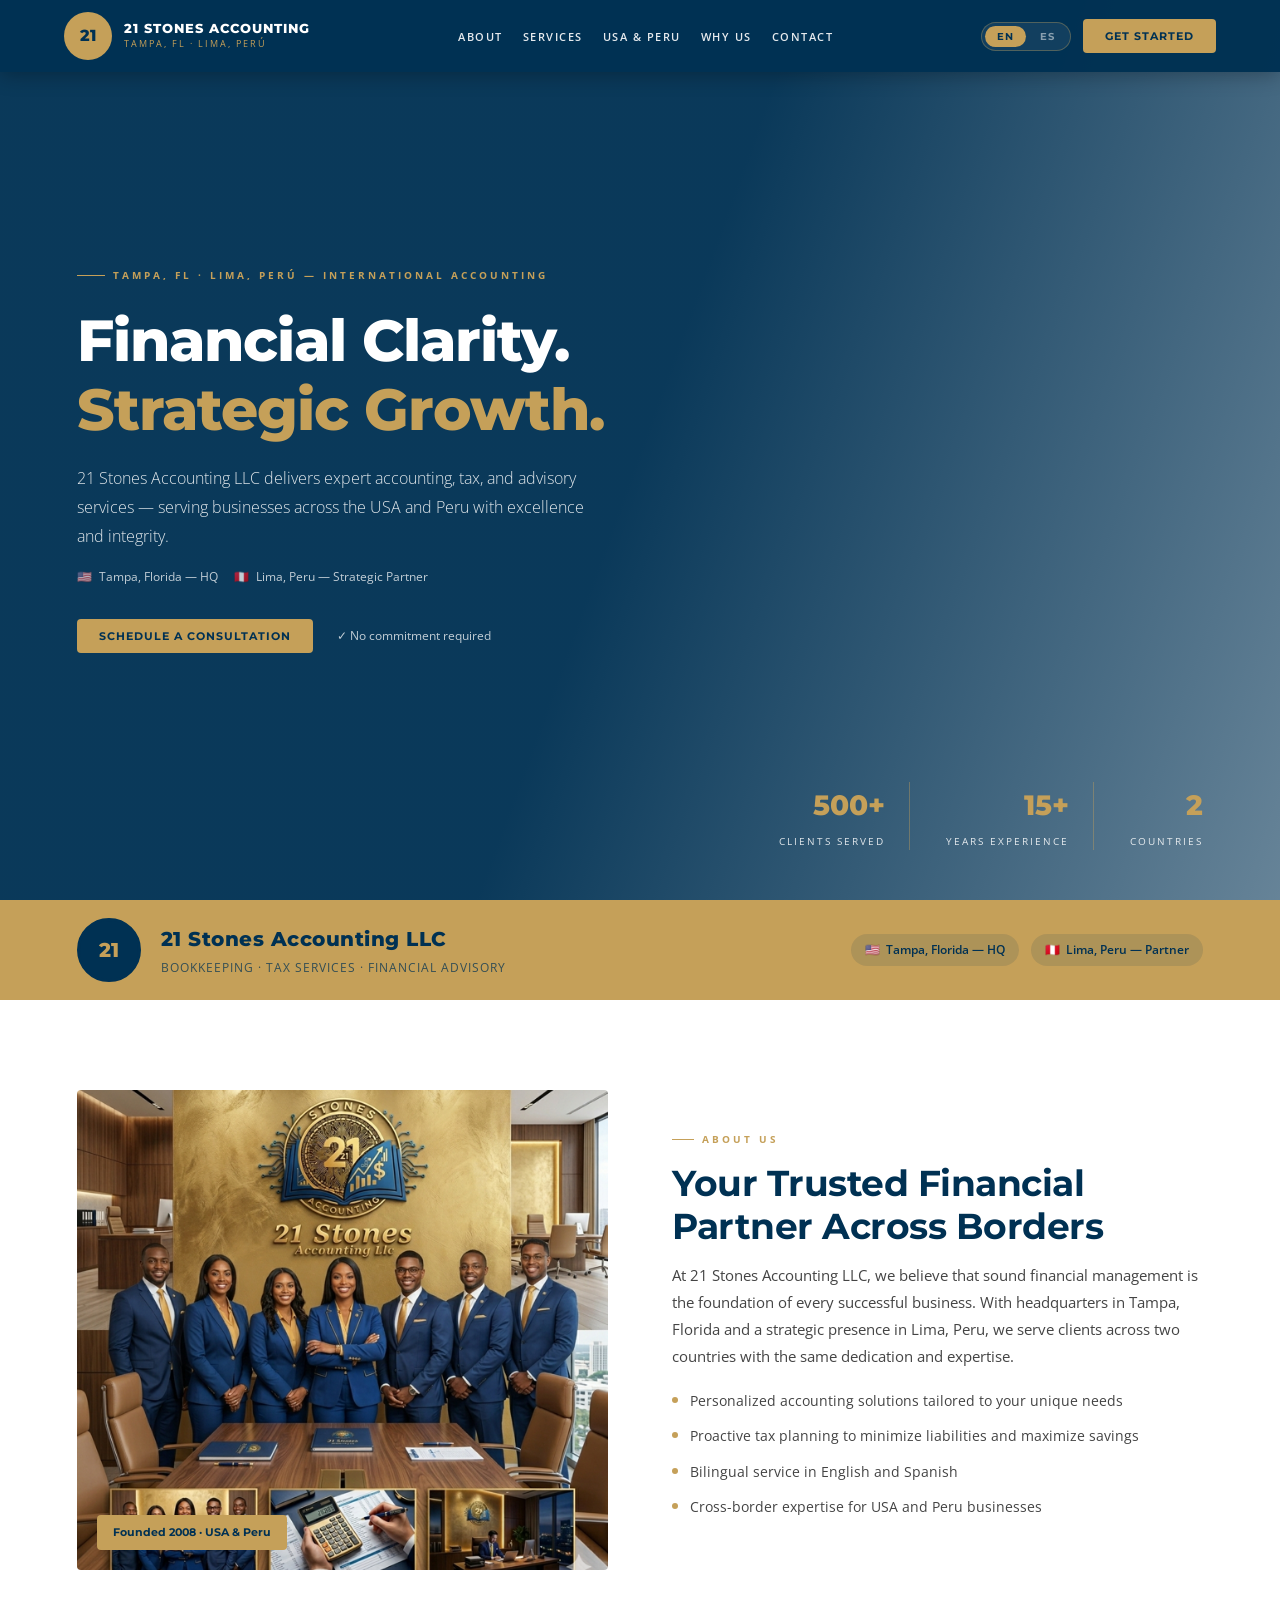
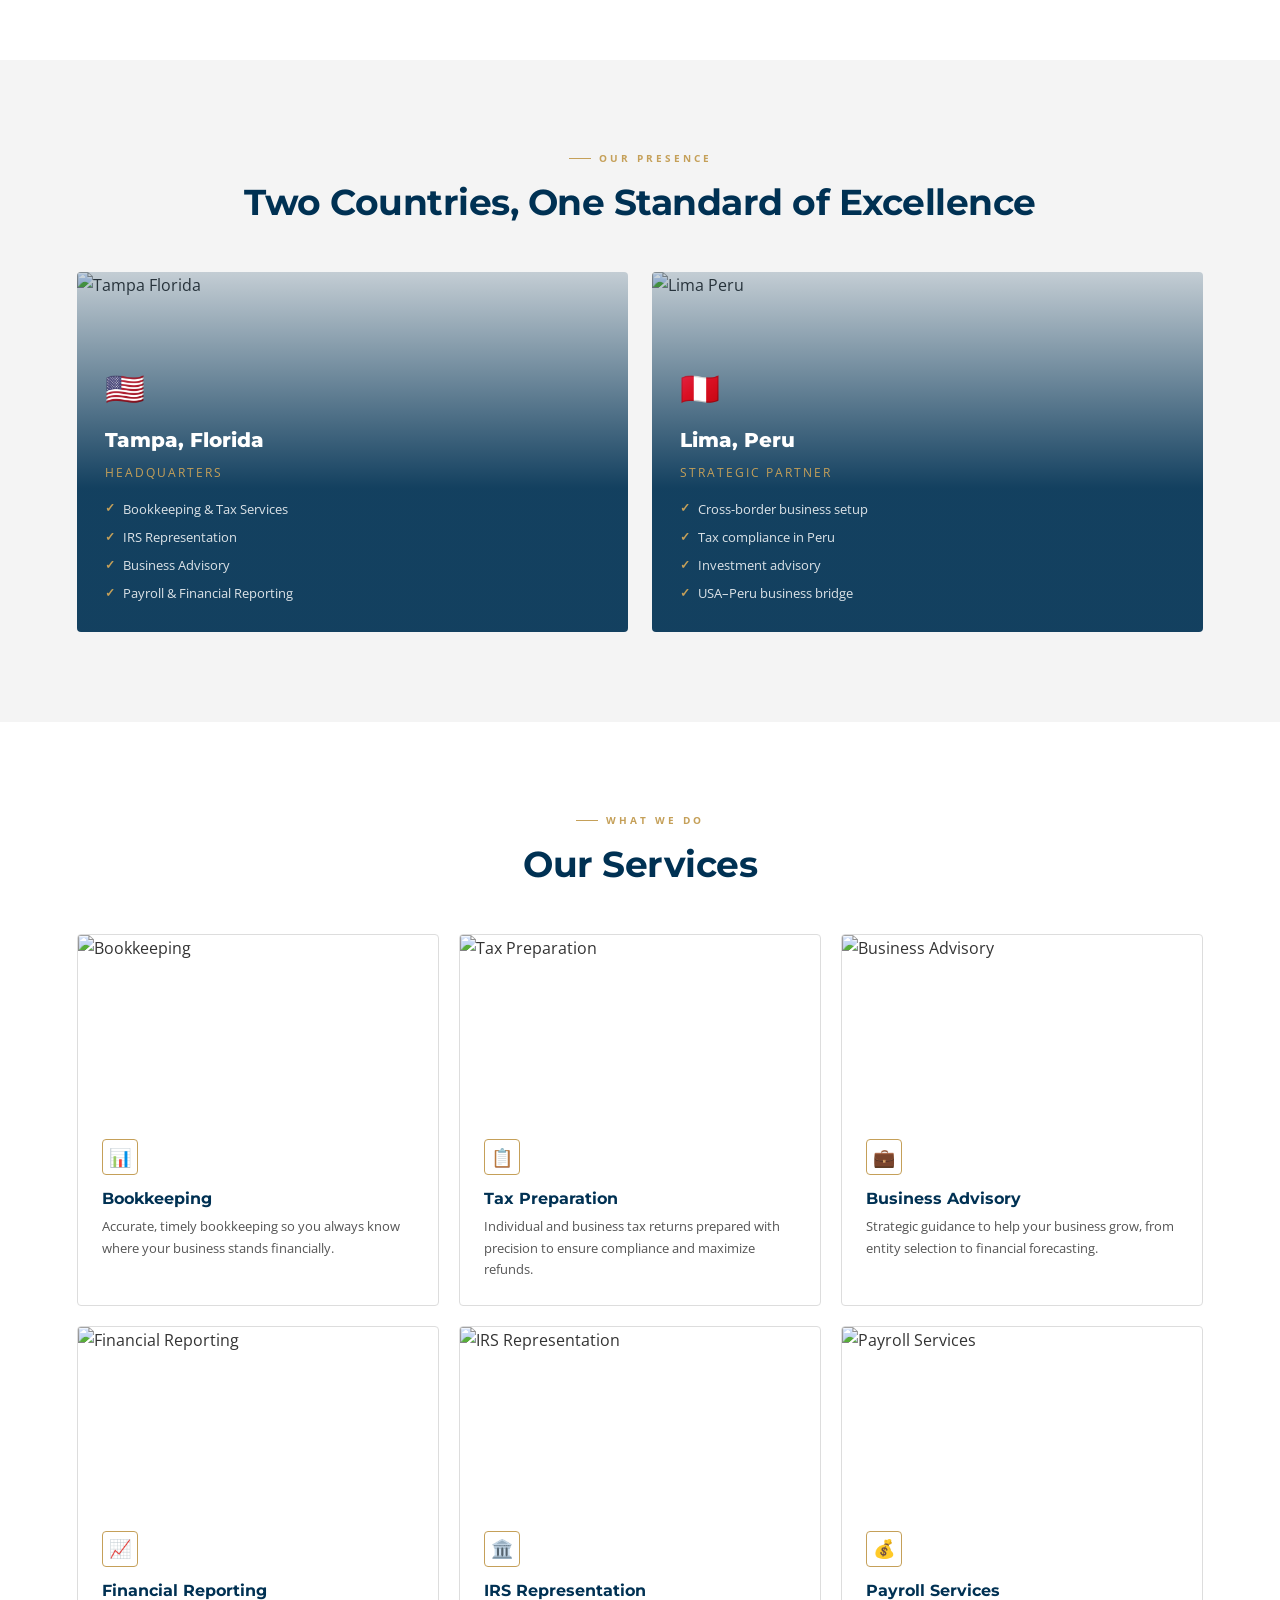
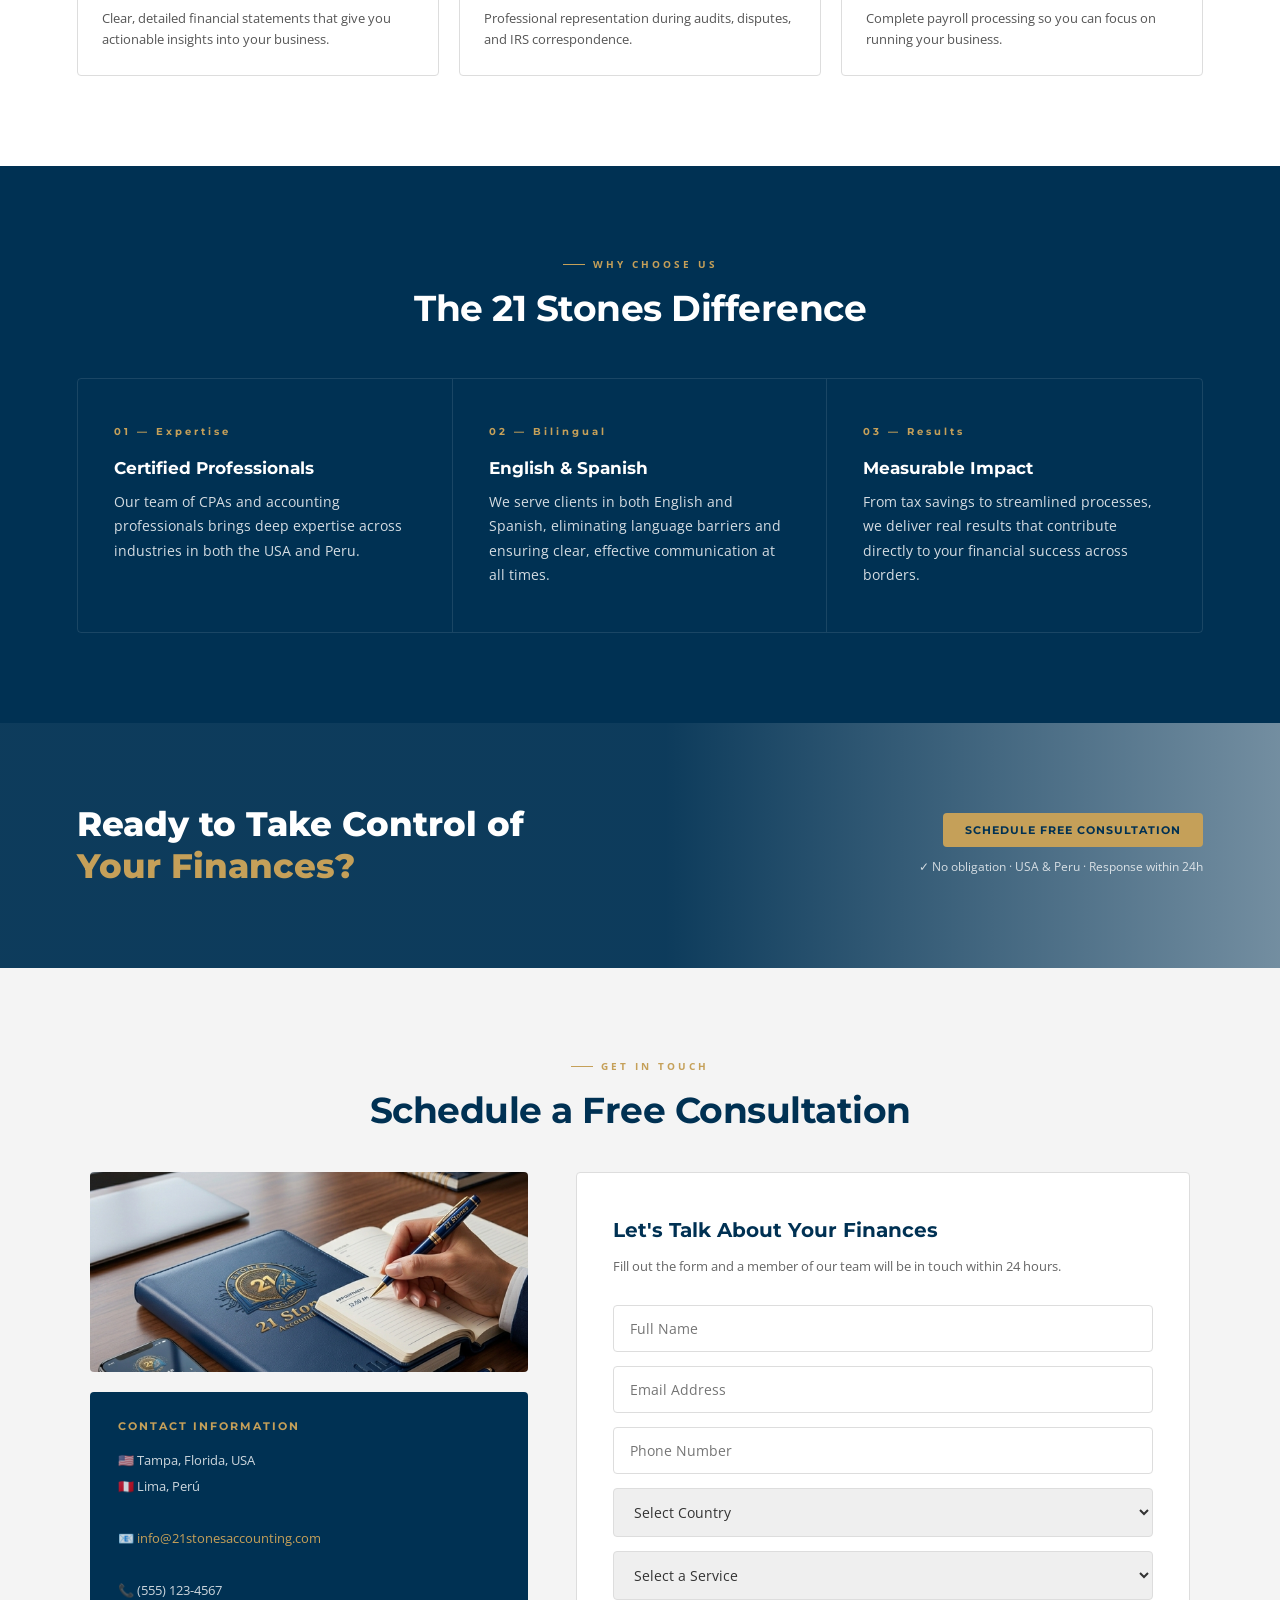
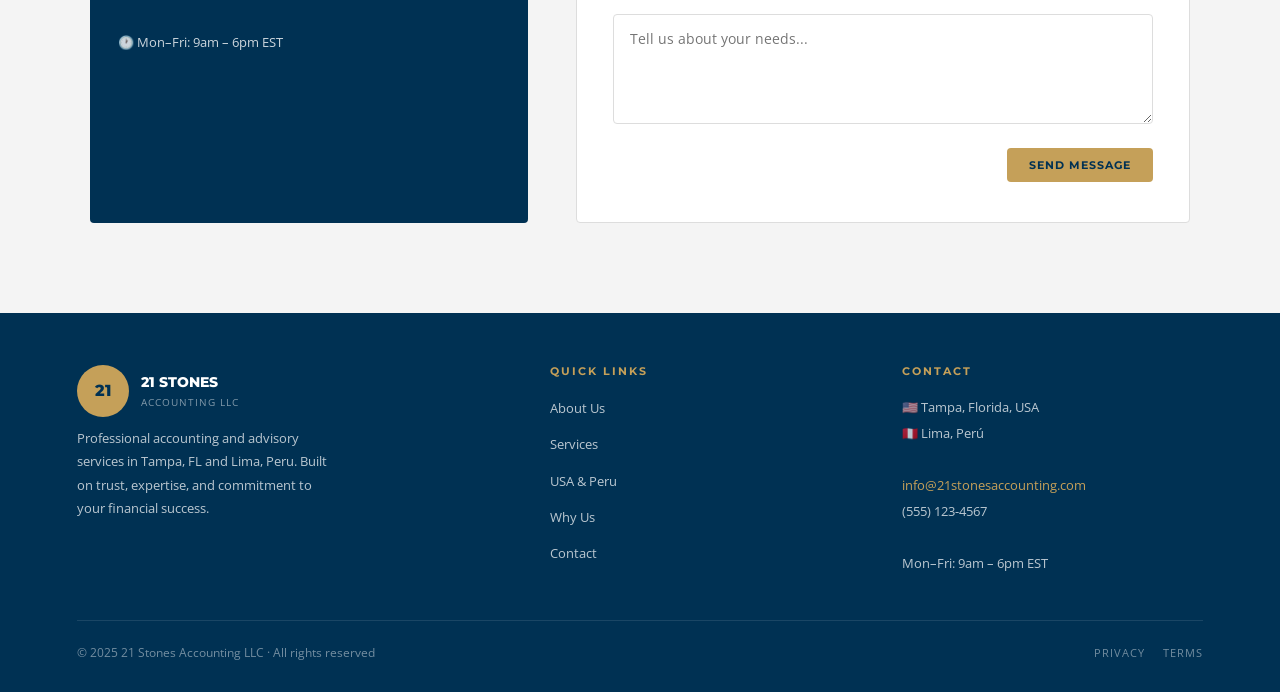
==== commit 1cc6609e: "Update print statement from 'Hello' to 'Goodbye'" ====
--- a/index.html
+++ b/index.html
@@ -11,9 +11,14 @@
 html{scroll-behavior:smooth;}
 body{font-family:'Open Sans',sans-serif;background:#fff;color:#333;line-height:1.7;}
 h1,h2,h3,h4{font-family:'Montserrat',sans-serif;line-height:1.2;}
-nav{position:fixed;top:0;left:0;right:0;z-index:100;background:rgba(0,49,83,0.97);display:flex;align-items:center;justify-content:space-between;padding:0 5vw;height:68px;}
-.nl{background:#C5A059;border-radius:5px;padding:4px 10px;cursor:pointer;display:flex;align-items:center;}
-.nl span{font-family:'Montserrat',sans-serif;font-size:14px;font-weight:800;color:#003153;letter-spacing:1px;}
+
+/* NAV */
+nav{position:fixed;top:0;left:0;right:0;z-index:100;background:rgba(0,49,83,0.98);display:flex;align-items:center;justify-content:space-between;padding:0 5vw;height:72px;box-shadow:0 2px 20px rgba(0,0,0,0.3);}
+.nl{display:flex;align-items:center;gap:12px;cursor:pointer;}
+.nl-logo{height:48px;width:48px;background:#C5A059;border-radius:50%;display:flex;align-items:center;justify-content:center;font-family:'Montserrat',sans-serif;font-size:16px;font-weight:800;color:#003153;flex-shrink:0;}
+.nl-text{display:flex;flex-direction:column;}
+.nl-name{font-family:'Montserrat',sans-serif;font-size:13px;font-weight:800;color:#fff;letter-spacing:1px;line-height:1.1;}
+.nl-sub{font-size:9px;color:#C5A059;letter-spacing:2px;text-transform:uppercase;}
 .nc{display:flex;gap:20px;list-style:none;}
 .nc a{font-size:11px;font-weight:600;letter-spacing:1.5px;text-transform:uppercase;text-decoration:none;color:rgba(255,255,255,0.9);cursor:pointer;}
 .nc a:hover{color:#C5A059;}
@@ -23,15 +28,19 @@
 .lb.on{background:#C5A059;color:#003153;}
 .bp{background:#C5A059;color:#003153;padding:10px 22px;border-radius:var(--r);font-family:'Montserrat',sans-serif;font-size:11px;font-weight:700;letter-spacing:1px;text-transform:uppercase;border:none;cursor:pointer;}
 .bp:hover{background:#D4B570;}
+
+/* HERO */
 #hero{position:relative;min-height:100vh;display:flex;align-items:center;padding:100px 6vw 80px;overflow:hidden;}
-.hbg{position:absolute;inset:0;background-size:cover;background-position:center;}
-.hov{position:absolute;inset:0;background:linear-gradient(110deg,rgba(0,49,83,0.95) 48%,rgba(0,49,83,0.55) 100%);}
-.hc{position:relative;z-index:2;max-width:640px;}
+.hbg{position:absolute;inset:0;background:url('https://images.unsplash.com/photo-1486406146926-c627a92ad1ab?w=1600&auto=format&fit=crop') center/cover no-repeat;}
+.hov{position:absolute;inset:0;background:linear-gradient(110deg,rgba(0,49,83,0.96) 50%,rgba(0,49,83,0.6) 100%);}
+.hc{position:relative;z-index:2;max-width:660px;}
 .hey{font-size:10px;font-weight:700;letter-spacing:3px;text-transform:uppercase;color:#C5A059;margin-bottom:22px;display:flex;align-items:center;gap:8px;}
 .hey::before{content:'';width:28px;height:1px;background:#C5A059;display:inline-block;}
 #hero h1{font-size:clamp(32px,4.5vw,58px);font-weight:800;color:#fff;margin-bottom:20px;letter-spacing:-1px;}
 #hero h1 span{color:#C5A059;}
-.hs{font-size:16px;color:rgba(255,255,255,0.88);max-width:520px;margin-bottom:40px;font-weight:300;line-height:1.8;}
+.hs{font-size:16px;color:rgba(255,255,255,0.88);max-width:520px;margin-bottom:16px;font-weight:300;line-height:1.8;}
+.hflags{display:flex;gap:16px;margin-bottom:32px;}
+.hflag{display:flex;align-items:center;gap:7px;font-size:12px;color:rgba(255,255,255,0.75);}
 .hrow{display:flex;align-items:center;gap:24px;flex-wrap:wrap;}
 .hn{font-size:12px;color:rgba(255,255,255,0.75);}
 .hst{position:absolute;right:6vw;bottom:50px;z-index:2;display:flex;gap:36px;}
@@ -39,13 +48,17 @@
 .si:last-child{border-right:none;padding-right:0;}
 .sn{font-family:'Montserrat',sans-serif;font-size:28px;font-weight:800;color:#C5A059;display:block;}
 .sl{font-size:10px;letter-spacing:2px;text-transform:uppercase;color:rgba(255,255,255,0.85);margin-top:3px;display:block;}
-#tampa{position:relative;height:300px;overflow:hidden;}
-#tampa img{width:100%;height:100%;object-fit:cover;object-position:center 40%;}
-#tampa .tov{position:absolute;inset:0;background:linear-gradient(to right,rgba(0,49,83,0.88),rgba(0,49,83,0.3));}
-#tampa .tc{position:absolute;inset:0;display:flex;align-items:center;padding:0 6vw;z-index:2;}
-#tampa h2{font-size:clamp(22px,3vw,38px);font-weight:800;color:#fff;max-width:500px;}
-#tampa h2 span{color:#C5A059;}
-#tampa p{font-size:14px;color:rgba(255,255,255,0.85);margin-top:10px;max-width:420px;}
+
+/* LOGO BAND */
+#logoband{background:#C5A059;padding:18px 6vw;display:flex;align-items:center;justify-content:space-between;flex-wrap:wrap;gap:16px;}
+.lb-left{display:flex;align-items:center;gap:20px;}
+.lb-circle{width:64px;height:64px;background:#003153;border-radius:50%;display:flex;align-items:center;justify-content:center;font-family:'Montserrat',sans-serif;font-size:20px;font-weight:800;color:#C5A059;flex-shrink:0;border:3px solid #003153;}
+.lb-title{font-family:'Montserrat',sans-serif;font-size:20px;font-weight:800;color:#003153;letter-spacing:0.5px;}
+.lb-sub{font-size:12px;color:rgba(0,49,83,0.75);letter-spacing:1px;text-transform:uppercase;margin-top:2px;}
+.lb-flags{display:flex;gap:12px;align-items:center;}
+.lb-flag{display:flex;align-items:center;gap:6px;background:rgba(0,49,83,0.12);padding:6px 14px;border-radius:20px;font-size:12px;font-weight:600;color:#003153;}
+
+/* ABOUT */
 #about{padding:90px 6vw;display:grid;grid-template-columns:1fr 1fr;gap:64px;align-items:center;}
 .ai{border-radius:var(--r);overflow:hidden;height:480px;position:relative;}
 .ai img{width:100%;height:100%;object-fit:cover;}
@@ -58,13 +71,22 @@
 .ah{display:flex;align-items:flex-start;gap:12px;margin-bottom:10px;}
 .ad{width:6px;height:6px;background:#C5A059;border-radius:50%;margin-top:9px;flex-shrink:0;}
 .ah p{margin:0;font-size:14px;color:#444;}
-#team{background:#F4F4F4;padding:70px 6vw;}
-.tg{display:grid;grid-template-columns:1fr 1fr;gap:24px;margin-top:40px;}
-.tc2{border-radius:var(--r);overflow:hidden;position:relative;height:340px;}
-.tc2 img{width:100%;height:100%;object-fit:cover;}
-.tc2 .tlab{position:absolute;bottom:0;left:0;right:0;padding:20px 24px;background:linear-gradient(to top,rgba(0,49,83,0.92),transparent);}
-.tc2 .tlab h3{font-family:'Montserrat',sans-serif;font-size:16px;font-weight:700;color:#fff;}
-.tc2 .tlab p{font-size:12px;color:#C5A059;letter-spacing:1px;text-transform:uppercase;}
+
+/* PRESENCE */
+#presence{background:#F4F4F4;padding:90px 6vw;}
+.prg{display:grid;grid-template-columns:1fr 1fr;gap:24px;margin-top:48px;}
+.prc{border-radius:var(--r);overflow:hidden;position:relative;height:360px;}
+.prc img{width:100%;height:100%;object-fit:cover;}
+.prc-ov{position:absolute;inset:0;background:linear-gradient(to top,rgba(0,49,83,0.92) 40%,rgba(0,49,83,0.2) 100%);}
+.prc-body{position:absolute;bottom:0;left:0;right:0;padding:28px;}
+.prc-flag{font-size:32px;margin-bottom:8px;display:block;}
+.prc-title{font-family:'Montserrat',sans-serif;font-size:20px;font-weight:800;color:#fff;margin-bottom:6px;}
+.prc-sub{font-size:12px;color:#C5A059;letter-spacing:2px;text-transform:uppercase;margin-bottom:14px;display:block;}
+.prc-list{list-style:none;display:flex;flex-direction:column;gap:6px;}
+.prc-list li{font-size:13px;color:rgba(255,255,255,0.85);display:flex;align-items:center;gap:8px;}
+.prc-list li::before{content:'✓';color:#C5A059;font-weight:700;font-size:12px;}
+
+/* SERVICES */
 #sectores{background:#fff;padding:90px 6vw;}
 .sec-header{text-align:center;margin-bottom:48px;}
 .sg{display:grid;grid-template-columns:repeat(3,1fr);gap:20px;}
@@ -77,8 +99,10 @@
 .sic{width:36px;height:36px;border:1px solid #C5A059;border-radius:var(--r);display:flex;align-items:center;justify-content:center;margin-bottom:14px;font-size:18px;}
 .sc h3{font-size:16px;font-weight:700;color:#003153;margin-bottom:8px;}
 .sc p{font-size:13px;color:#555;line-height:1.65;}
+
+/* WHY US */
 #valor{background:#003153;padding:90px 6vw;position:relative;overflow:hidden;}
-.vbg{position:absolute;inset:0;background-size:cover;background-position:center;opacity:0.08;}
+.vbg{position:absolute;inset:0;background:url('https://images.unsplash.com/photo-1554224155-6726b3ff858f?w=1400&auto=format&fit=crop') center/cover no-repeat;opacity:0.07;}
 .vc{position:relative;z-index:2;}
 .pg{display:grid;grid-template-columns:repeat(3,1fr);border:1px solid rgba(255,255,255,0.1);border-radius:var(--r);overflow:hidden;margin-top:48px;}
 .pl{padding:44px 36px;border-right:1px solid rgba(255,255,255,0.1);}
@@ -87,22 +111,27 @@
 .pn{font-family:'Montserrat',sans-serif;font-size:10px;font-weight:700;letter-spacing:3px;color:#C5A059;margin-bottom:18px;display:block;}
 .pl h3{font-size:17px;font-weight:700;color:#fff;margin-bottom:12px;}
 .pl p{font-size:14px;color:rgba(255,255,255,0.83);line-height:1.75;}
+
+/* CTA */
 #cta{position:relative;overflow:hidden;}
-#cta .cbg{position:absolute;inset:0;background-size:cover;background-position:center;}
-#cta .cov{position:absolute;inset:0;background:linear-gradient(90deg,rgba(0,49,83,0.93) 52%,rgba(0,49,83,0.5) 100%);}
+#cta .cbg{position:absolute;inset:0;background:url('https://images.unsplash.com/photo-1507003211169-0a1dd7228f2d?w=1400&auto=format&fit=crop') center/cover no-repeat;}
+#cta .cov{position:absolute;inset:0;background:linear-gradient(90deg,rgba(0,49,83,0.95) 52%,rgba(0,49,83,0.55) 100%);}
 #cta .cc{position:relative;z-index:2;padding:80px 6vw;display:flex;align-items:center;justify-content:space-between;gap:32px;flex-wrap:wrap;}
 #cta h2{font-size:clamp(20px,2.8vw,34px);font-weight:800;color:#fff;max-width:500px;line-height:1.25;}
 #cta h2 span{color:#C5A059;}
 .cr{display:flex;flex-direction:column;align-items:flex-end;gap:10px;}
 .cn{font-size:12px;color:rgba(255,255,255,0.78);}
+
+/* CONTACT */
 #contacto{background:#F4F4F4;padding:90px 6vw;}
-.contact-grid{display:grid;grid-template-columns:1fr 1fr;gap:48px;max-width:1100px;margin:0 auto;}
-.cinfo{display:flex;flex-direction:column;gap:24px;}
-.cinfo-img{border-radius:var(--r);overflow:hidden;height:220px;}
+.contact-grid{display:grid;grid-template-columns:1fr 1.4fr;gap:48px;max-width:1100px;margin:0 auto;}
+.cinfo{display:flex;flex-direction:column;gap:20px;}
+.cinfo-img{border-radius:var(--r);overflow:hidden;height:200px;}
 .cinfo-img img{width:100%;height:100%;object-fit:cover;}
-.cbox{background:#003153;border-radius:var(--r);padding:28px;}
-.cbox h4{font-family:'Montserrat',sans-serif;font-size:13px;font-weight:700;color:#C5A059;letter-spacing:2px;text-transform:uppercase;margin-bottom:12px;}
-.cbox p{font-size:13px;color:rgba(255,255,255,0.8);line-height:1.9;}
+.cbox{background:#003153;border-radius:var(--r);padding:28px;flex:1;}
+.cbox h4{font-family:'Montserrat',sans-serif;font-size:11px;font-weight:700;color:#C5A059;letter-spacing:2px;text-transform:uppercase;margin-bottom:14px;}
+.cbox p{font-size:13px;color:rgba(255,255,255,0.8);line-height:2;}
+.cbox a{color:#C5A059;text-decoration:none;}
 .fw{background:#fff;border:1px solid #DDD;border-radius:var(--r);padding:40px 36px;}
 .fq{font-family:'Montserrat',sans-serif;font-size:20px;font-weight:700;color:#003153;margin-bottom:8px;}
 .fh{font-size:13px;color:#666;margin-bottom:28px;}
@@ -112,29 +141,42 @@
 .fta{width:100%;padding:14px 16px;border:1px solid #DDD;border-radius:var(--r);font-family:'Open Sans',sans-serif;font-size:14px;color:#333;resize:vertical;min-height:110px;outline:none;transition:border .2s;}
 .fta:focus{border-color:#C5A059;}
 .fn2{display:flex;justify-content:flex-end;margin-top:24px;}
+
+/* FOOTER */
 footer{background:#003153;padding:52px 6vw 28px;}
 .ft{display:grid;grid-template-columns:1.4fr 1fr 1fr;gap:52px;margin-bottom:44px;}
-.flw{display:inline-block;background:#C5A059;padding:5px 9px;border-radius:var(--r);margin-bottom:10px;}
-.flw span{font-family:'Montserrat',sans-serif;font-size:14px;font-weight:800;color:#003153;}
+.flw{display:flex;align-items:center;gap:12px;margin-bottom:10px;}
+.flw-circle{width:52px;height:52px;background:#C5A059;border-radius:50%;display:flex;align-items:center;justify-content:center;font-family:'Montserrat',sans-serif;font-size:16px;font-weight:800;color:#003153;flex-shrink:0;}
+.flw-text{font-family:'Montserrat',sans-serif;font-size:14px;font-weight:800;color:#fff;}
+.flw-sub{font-size:10px;color:rgba(255,255,255,0.5);letter-spacing:1px;text-transform:uppercase;}
 .fb p{font-size:13px;color:rgba(255,255,255,0.73);line-height:1.8;max-width:250px;margin-top:8px;}
 .fc h4{font-family:'Montserrat',sans-serif;font-size:11px;font-weight:700;letter-spacing:2px;text-transform:uppercase;color:#C5A059;margin-bottom:16px;}
 .fc ul{list-style:none;}
 .fc li{margin-bottom:9px;}
 .fc a{font-size:13px;color:rgba(255,255,255,0.73);text-decoration:none;cursor:pointer;}
 .fc a:hover{color:#C5A059;}
-.fc address{font-style:normal;font-size:13px;color:rgba(255,255,255,0.73);line-height:1.9;}
+.fc address{font-style:normal;font-size:13px;color:rgba(255,255,255,0.73);line-height:2;}
+.fc address a{color:#C5A059;text-decoration:none;}
 .fbot{border-top:1px solid rgba(255,255,255,0.1);padding-top:22px;display:flex;align-items:center;justify-content:space-between;flex-wrap:wrap;gap:10px;}
 .fcp{font-size:12px;color:rgba(255,255,255,0.45);}
 .fleg{display:flex;gap:18px;}
-.fleg a{font-size:11px;letter-spacing:1px;text-transform:uppercase;color:rgba(255,255,255,0.45);text-decoration:none;}
+.fleg a{font-size:11px;letter-spacing:1px;text-transform:uppercase;color:rgba(255,255,255,0.45);text-decoration:none;cursor:pointer;}
 .fleg a:hover{color:#C5A059;}
-.lang-bar{position:fixed;bottom:20px;right:20px;z-index:200;background:#003153;border:1px solid #C5A059;border-radius:var(--r);padding:12px 18px;display:none;align-items:center;gap:10px;box-shadow:0 8px 28px rgba(0,0,0,0.3);}
-.lang-bar p{font-size:12px;color:rgba(255,255,255,0.9);}
+
+/* LANG BANNER */
+#lbanner{position:fixed;bottom:20px;right:20px;z-index:200;background:#003153;border:1px solid #C5A059;border-radius:var(--r);padding:12px 18px;display:none;align-items:center;gap:10px;box-shadow:0 8px 28px rgba(0,0,0,0.3);}
+#lbanner p{font-size:12px;color:rgba(255,255,255,0.9);}
 .lbb{background:#C5A059;color:#003153;border:none;padding:6px 14px;border-radius:var(--r);font-family:'Montserrat',sans-serif;font-size:10px;font-weight:700;cursor:pointer;text-transform:uppercase;}
 .lbx{background:none;border:none;color:rgba(255,255,255,0.5);cursor:pointer;font-size:17px;line-height:1;}
+
+/* CONFIRM */
+#conf{display:none;background:#003153;min-height:100vh;flex-direction:column;align-items:center;justify-content:center;text-align:center;padding:80px 6vw;}
+.cico{width:60px;height:60px;border:1px solid #C5A059;border-radius:50%;display:flex;align-items:center;justify-content:center;margin:0 auto 28px;font-size:26px;color:#C5A059;}
+
 @media(max-width:860px){
   .nc{display:none;}
-  #about,.tg,.contact-grid{grid-template-columns:1fr;}
+  .nl-text{display:none;}
+  #about,.prg,.contact-grid{grid-template-columns:1fr;}
   .ai{height:300px;}
   .sg,.pg{grid-template-columns:1fr;}
   .pl{border-right:none;border-bottom:1px solid rgba(255,255,255,0.1);}
@@ -144,105 +186,141 @@
   .fw{padding:28px 18px;}
   #cta .cc{flex-direction:column;}
   .cr{align-items:flex-start;}
+  .lb-flags{display:none;}
 }
 </style>
 </head>
 <body>
 
-<div class="lang-bar" id="langbar">
-  <p id="lbp">¿Prefiere ver esta página en español?</p>
-  <button class="lbb" id="lbbtn" onclick="switchLang('es');document.getElementById('langbar').style.display='none'">Ver en Español</button>
-  <button class="lbx" onclick="document.getElementById('langbar').style.display='none'">✕</button>
+<div id="lbanner">
+  <p data-en="Would you prefer this page in English?" data-es="¿Prefiere ver esta página en español?">¿Prefiere ver esta página en español?</p>
+  <button class="lbb" onclick="switchLang('es');closeBanner()" data-en="View in English" data-es="Ver en Español">Ver en Español</button>
+  <button class="lbx" onclick="closeBanner()">✕</button>
 </div>
 
+<div id="main">
+
 <nav>
-  <div class="nl" onclick="window.scrollTo({top:0,behavior:'smooth'})" style="cursor:pointer;">
-    <span>21 STONES</span>
+  <div class="nl" onclick="window.scrollTo({top:0,behavior:'smooth'})">
+    <div class="nl-logo">21</div>
+    <div class="nl-text">
+      <span class="nl-name">21 STONES ACCOUNTING</span>
+      <span class="nl-sub">Tampa, FL · Lima, Perú</span>
+    </div>
   </div>
   <ul class="nc">
-    <li><a onclick="document.getElementById('about').scrollIntoView({behavior:'smooth'})" data-en="About" data-es="Nosotros">About</a></li>
-    <li><a onclick="document.getElementById('sectores').scrollIntoView({behavior:'smooth'})" data-en="Services" data-es="Servicios">Services</a></li>
-    <li><a onclick="document.getElementById('valor').scrollIntoView({behavior:'smooth'})" data-en="Why Us" data-es="Por Qué Nosotros">Why Us</a></li>
-    <li><a onclick="document.getElementById('contacto').scrollIntoView({behavior:'smooth'})" data-en="Contact" data-es="Contacto">Contact</a></li>
+    <li><a onclick="goSec('about')" data-en="About" data-es="Nosotros">About</a></li>
+    <li><a onclick="goSec('sectores')" data-en="Services" data-es="Servicios">Services</a></li>
+    <li><a onclick="goSec('presence')" data-en="USA & Peru" data-es="USA y Perú">USA & Peru</a></li>
+    <li><a onclick="goSec('valor')" data-en="Why Us" data-es="Por Qué Nosotros">Why Us</a></li>
+    <li><a onclick="goSec('contacto')" data-en="Contact" data-es="Contacto">Contact</a></li>
   </ul>
   <div class="nr">
     <div class="lt">
       <button class="lb on" id="btnEN" onclick="switchLang('en')">EN</button>
       <button class="lb" id="btnES" onclick="switchLang('es')">ES</button>
     </div>
-    <button class="bp" onclick="document.getElementById('contacto').scrollIntoView({behavior:'smooth'})" data-en="Get Started" data-es="Comenzar">Get Started</button>
+    <button class="bp" onclick="goSec('contacto')" data-en="Get Started" data-es="Comenzar">Get Started</button>
   </div>
 </nav>
 
+<!-- HERO -->
 <section id="hero">
-  <div class="hbg" style="background-image:url('21%20j.png')"></div>
+  <div class="hbg"></div>
   <div class="hov"></div>
   <div class="hc">
-    <div class="hey" data-en="Tampa, Florida · Trusted Accounting Partner" data-es="Tampa, Florida · Su Socio Contable de Confianza">Tampa, Florida · Trusted Accounting Partner</div>
+    <div class="hey" data-en="Tampa, FL · Lima, Perú — International Accounting" data-es="Tampa, FL · Lima, Perú — Contabilidad Internacional">Tampa, FL · Lima, Perú — International Accounting</div>
     <h1 data-en="Financial Clarity.<br><span>Strategic Growth.</span>" data-es="Claridad Financiera.<br><span>Crecimiento Estratégico.</span>">Financial Clarity.<br><span>Strategic Growth.</span></h1>
-    <p class="hs" data-en="21 Stones Accounting LLC delivers expert accounting, tax, and advisory services — helping businesses and individuals in Tampa and beyond build a stronger financial future." data-es="21 Stones Accounting LLC ofrece servicios expertos de contabilidad, impuestos y asesoría — ayudando a empresas e individuos en Tampa y más allá a construir un futuro financiero más sólido.">21 Stones Accounting LLC delivers expert accounting, tax, and advisory services — helping businesses and individuals in Tampa and beyond build a stronger financial future.</p>
+    <p class="hs" data-en="21 Stones Accounting LLC delivers expert accounting, tax, and advisory services — serving businesses across the USA and Peru with excellence and integrity." data-es="21 Stones Accounting LLC ofrece servicios expertos de contabilidad, impuestos y asesoría — sirviendo a empresas en USA y Perú con excelencia e integridad.">21 Stones Accounting LLC delivers expert accounting, tax, and advisory services — serving businesses across the USA and Peru with excellence and integrity.</p>
+    <div class="hflags">
+      <span class="hflag">🇺🇸 <span data-en="Tampa, Florida — HQ" data-es="Tampa, Florida — Sede Principal">Tampa, Florida — HQ</span></span>
+      <span class="hflag">🇵🇪 <span data-en="Lima, Peru — Strategic Partner" data-es="Lima, Perú — Socio Estratégico">Lima, Peru — Strategic Partner</span></span>
+    </div>
     <div class="hrow">
-      <button class="bp" onclick="document.getElementById('contacto').scrollIntoView({behavior:'smooth'})" data-en="Schedule a Consultation" data-es="Agendar una Consulta">Schedule a Consultation</button>
+      <button class="bp" onclick="goSec('contacto')" data-en="Schedule a Consultation" data-es="Agendar una Consulta">Schedule a Consultation</button>
       <span class="hn" data-en="✓ No commitment required" data-es="✓ Sin compromiso">✓ No commitment required</span>
     </div>
   </div>
   <div class="hst">
     <div class="si"><span class="sn">500+</span><span class="sl" data-en="Clients Served" data-es="Clientes Atendidos">Clients Served</span></div>
     <div class="si"><span class="sn">15+</span><span class="sl" data-en="Years Experience" data-es="Años de Experiencia">Years Experience</span></div>
-    <div class="si"><span class="sn">98%</span><span class="sl" data-en="Client Retention" data-es="Retención de Clientes">Client Retention</span></div>
-  </div>
-</section>
-
-<section id="tampa">
-  <img src="https://images.unsplash.com/photo-1605723517503-3cadb5818a0c?w=1400&auto=format&fit=crop" alt="Tampa Florida">
-  <div class="tov"></div>
-  <div class="tc">
+    <div class="si"><span class="sn">2</span><span class="sl" data-en="Countries" data-es="Países">Countries</span></div>
+  </div>
+</section>
+
+<!-- LOGO BAND -->
+<div id="logoband">
+  <div class="lb-left">
+    <div class="lb-circle">21</div>
     <div>
-      <h2 data-en="Proudly Serving <span>Tampa Bay</span> & Beyond" data-es="Sirviendo con Orgullo a <span>Tampa Bay</span> y Más">Proudly Serving <span>Tampa Bay</span> & Beyond</h2>
-      <p data-en="Local expertise with a global mindset. We understand the Tampa business landscape." data-es="Experiencia local con visión global. Entendemos el entorno empresarial de Tampa.">Local expertise with a global mindset. We understand the Tampa business landscape.</p>
-    </div>
-  </div>
-</section>
-
+      <div class="lb-title">21 Stones Accounting LLC</div>
+      <div class="lb-sub" data-en="Bookkeeping · Tax Services · Financial Advisory" data-es="Contabilidad · Servicios Fiscales · Asesoría Financiera">Bookkeeping · Tax Services · Financial Advisory</div>
+    </div>
+  </div>
+  <div class="lb-flags">
+    <span class="lb-flag">🇺🇸 <span data-en="Tampa, Florida — HQ" data-es="Tampa, Florida — Sede">Tampa, Florida — HQ</span></span>
+    <span class="lb-flag">🇵🇪 <span data-en="Lima, Peru — Partner" data-es="Lima, Perú — Socio">Lima, Peru — Partner</span></span>
+  </div>
+</div>
+
+<!-- ABOUT -->
 <section id="about">
   <div class="ai">
-    <img src="21%20h.png" alt="21 Stones Team">
-    <div class="aib" data-en="Tampa's Trusted Accounting Team" data-es="El Equipo Contable de Confianza de Tampa">Tampa's Trusted Accounting Team</div>
+    <img src="21%20h.png" alt="21 Stones Team" onerror="this.src='https://images.unsplash.com/photo-1521791136064-7986c2920216?w=800&auto=format&fit=crop'">
+    <div class="aib" data-en="Founded 2008 · USA & Peru" data-es="Fundada 2008 · USA y Perú">Founded 2008 · USA & Peru</div>
   </div>
   <div class="at">
     <div class="ey" data-en="About Us" data-es="Sobre Nosotros">About Us</div>
-    <h2 class="tt" data-en="Your Trusted Financial Partner" data-es="Su Socio Financiero de Confianza">Your Trusted Financial Partner</h2>
-    <p data-en="At 21 Stones Accounting LLC, we believe that sound financial management is the foundation of every successful business. Based in Tampa, Florida, our team brings decades of combined experience to help you navigate complex financial landscapes." data-es="En 21 Stones Accounting LLC, creemos que una gestión financiera sólida es la base de todo negocio exitoso. Con sede en Tampa, Florida, nuestro equipo aporta décadas de experiencia para ayudarle a navegar entornos financieros complejos.">At 21 Stones Accounting LLC, we believe that sound financial management is the foundation of every successful business. Based in Tampa, Florida, our team brings decades of combined experience to help you navigate complex financial landscapes.</p>
+    <h2 class="tt" data-en="Your Trusted Financial Partner Across Borders" data-es="Su Socio Financiero de Confianza a Través de Fronteras">Your Trusted Financial Partner Across Borders</h2>
+    <p data-en="At 21 Stones Accounting LLC, we believe that sound financial management is the foundation of every successful business. With headquarters in Tampa, Florida and a strategic presence in Lima, Peru, we serve clients across two countries with the same dedication and expertise." data-es="En 21 Stones Accounting LLC, creemos que una gestión financiera sólida es la base de todo negocio exitoso. Con sede principal en Tampa, Florida y presencia estratégica en Lima, Perú, servimos a clientes en dos países con la misma dedicación y experiencia.">At 21 Stones Accounting LLC, we believe that sound financial management is the foundation of every successful business. With headquarters in Tampa, Florida and a strategic presence in Lima, Peru, we serve clients across two countries with the same dedication and expertise.</p>
     <div class="ah"><div class="ad"></div><p data-en="Personalized accounting solutions tailored to your unique needs" data-es="Soluciones contables personalizadas según sus necesidades únicas">Personalized accounting solutions tailored to your unique needs</p></div>
     <div class="ah"><div class="ad"></div><p data-en="Proactive tax planning to minimize liabilities and maximize savings" data-es="Planificación fiscal proactiva para minimizar obligaciones y maximizar ahorros">Proactive tax planning to minimize liabilities and maximize savings</p></div>
-    <div class="ah"><div class="ad"></div><p data-en="Strategic advisory services to support growth and expansion" data-es="Servicios de asesoría estratégica para apoyar el crecimiento y la expansión">Strategic advisory services to support growth and expansion</p></div>
-    <div class="ah"><div class="ad"></div><p data-en="Transparent communication and dedicated client support" data-es="Comunicación transparente y soporte dedicado al cliente">Transparent communication and dedicated client support</p></div>
-  </div>
-</section>
-
-<section id="team">
-  <div style="text-align:center;">
-    <div class="ey" style="justify-content:center;" data-en="Our Team" data-es="Nuestro Equipo">Our Team</div>
-    <h2 class="tt" data-en="Experts Dedicated to Your Success" data-es="Expertos Dedicados a Su Éxito">Experts Dedicated to Your Success</h2>
-  </div>
-  <div class="tg">
-    <div class="tc2">
-      <img src="21%20b.png" alt="Financial Advisor">
-      <div class="tlab">
-        <h3 data-en="Financial Advisory" data-es="Asesoría Financiera">Financial Advisory</h3>
-        <p data-en="Strategic Planning" data-es="Planificación Estratégica">Strategic Planning</p>
-      </div>
-    </div>
-    <div class="tc2">
-      <img src="21%20i.png" alt="Client Consultation">
-      <div class="tlab">
-        <h3 data-en="Client Consultation" data-es="Consulta con Clientes">Client Consultation</h3>
-        <p data-en="Personalized Service" data-es="Servicio Personalizado">Personalized Service</p>
-      </div>
-    </div>
-  </div>
-</section>
-
+    <div class="ah"><div class="ad"></div><p data-en="Bilingual service in English and Spanish" data-es="Servicio bilingüe en inglés y español">Bilingual service in English and Spanish</p></div>
+    <div class="ah"><div class="ad"></div><p data-en="Cross-border expertise for USA and Peru businesses" data-es="Experiencia transfronteriza para empresas en USA y Perú">Cross-border expertise for USA and Peru businesses</p></div>
+  </div>
+</section>
+
+<!-- USA & PERU PRESENCE -->
+<section id="presence">
+  <div class="sec-header">
+    <div class="ey" style="justify-content:center;" data-en="Our Presence" data-es="Nuestra Presencia">Our Presence</div>
+    <h2 class="tt" data-en="Two Countries, One Standard of Excellence" data-es="Dos Países, Un Estándar de Excelencia">Two Countries, One Standard of Excellence</h2>
+  </div>
+  <div class="prg">
+    <div class="prc">
+      <img src="https://images.unsplash.com/photo-1605723517503-3cadb5818a0c?w=800&auto=format&fit=crop" alt="Tampa Florida">
+      <div class="prc-ov"></div>
+      <div class="prc-body">
+        <span class="prc-flag">🇺🇸</span>
+        <div class="prc-title" data-en="Tampa, Florida" data-es="Tampa, Florida">Tampa, Florida</div>
+        <span class="prc-sub" data-en="Headquarters" data-es="Sede Principal">Headquarters</span>
+        <ul class="prc-list">
+          <li data-en="Bookkeeping & Tax Services" data-es="Contabilidad y Servicios Fiscales">Bookkeeping & Tax Services</li>
+          <li data-en="IRS Representation" data-es="Representación ante el IRS">IRS Representation</li>
+          <li data-en="Business Advisory" data-es="Asesoría Empresarial">Business Advisory</li>
+          <li data-en="Payroll & Financial Reporting" data-es="Nómina e Informes Financieros">Payroll & Financial Reporting</li>
+        </ul>
+      </div>
+    </div>
+    <div class="prc">
+      <img src="https://images.unsplash.com/photo-1526392060635-9d6019884377?w=800&auto=format&fit=crop" alt="Lima Peru">
+      <div class="prc-ov"></div>
+      <div class="prc-body">
+        <span class="prc-flag">🇵🇪</span>
+        <div class="prc-title" data-en="Lima, Peru" data-es="Lima, Perú">Lima, Peru</div>
+        <span class="prc-sub" data-en="Strategic Partner" data-es="Socio Estratégico">Strategic Partner</span>
+        <ul class="prc-list">
+          <li data-en="Cross-border business setup" data-es="Constitución de empresas transfronterizas">Cross-border business setup</li>
+          <li data-en="Tax compliance in Peru" data-es="Cumplimiento tributario en Perú">Tax compliance in Peru</li>
+          <li data-en="Investment advisory" data-es="Asesoría de inversiones">Investment advisory</li>
+          <li data-en="USA–Peru business bridge" data-es="Puente empresarial USA–Perú">USA–Peru business bridge</li>
+        </ul>
+      </div>
+    </div>
+  </div>
+</section>
+
+<!-- SERVICES -->
 <section id="sectores">
   <div class="sec-header">
     <div class="ey" style="justify-content:center;" data-en="What We Do" data-es="Lo Que Hacemos">What We Do</div>
@@ -250,52 +328,53 @@
   </div>
   <div class="sg">
     <div class="sc">
-      <div class="sim"><img src="21%20a.png" alt="Bookkeeping"></div>
+      <div class="sim"><img src="https://images.unsplash.com/photo-1460925895917-afdab827c52f?w=600&auto=format&fit=crop" alt="Bookkeeping"></div>
       <div class="sb"><div class="sic">📊</div>
         <h3 data-en="Bookkeeping" data-es="Teneduría de Libros">Bookkeeping</h3>
-        <p data-en="Accurate, timely bookkeeping so you always know where your business stands financially." data-es="Contabilidad precisa y puntual para que siempre sepa la situación financiera de su negocio.">Accurate, timely bookkeeping so you always know where your business stands financially.</p>
+        <p data-en="Accurate, timely bookkeeping so you always know where your business stands financially." data-es="Contabilidad precisa y puntual para que siempre conozca la situación financiera de su negocio.">Accurate, timely bookkeeping so you always know where your business stands financially.</p>
       </div>
     </div>
     <div class="sc">
-      <div class="sim"><img src="21%20b.png" alt="Tax Preparation"></div>
+      <div class="sim"><img src="https://images.unsplash.com/photo-1586281380349-632531db7ed4?w=600&auto=format&fit=crop" alt="Tax Preparation"></div>
       <div class="sb"><div class="sic">📋</div>
         <h3 data-en="Tax Preparation" data-es="Preparación de Impuestos">Tax Preparation</h3>
-        <p data-en="Individual and business tax returns prepared with precision to maximize refunds." data-es="Declaraciones de impuestos individuales y empresariales preparadas con precisión.">Individual and business tax returns prepared with precision to maximize refunds.</p>
+        <p data-en="Individual and business tax returns prepared with precision to ensure compliance and maximize refunds." data-es="Declaraciones de impuestos individuales y empresariales preparadas con precisión para garantizar el cumplimiento y maximizar reembolsos.">Individual and business tax returns prepared with precision to ensure compliance and maximize refunds.</p>
       </div>
     </div>
     <div class="sc">
-      <div class="sim"><img src="21%20i.png" alt="Business Advisory"></div>
+      <div class="sim"><img src="https://images.unsplash.com/photo-1542744173-8e7e53415bb0?w=600&auto=format&fit=crop" alt="Business Advisory"></div>
       <div class="sb"><div class="sic">💼</div>
         <h3 data-en="Business Advisory" data-es="Asesoría Empresarial">Business Advisory</h3>
-        <p data-en="Strategic guidance to help your business grow from entity selection to forecasting." data-es="Orientación estratégica para hacer crecer su negocio desde la selección de entidad.">Strategic guidance to help your business grow from entity selection to forecasting.</p>
+        <p data-en="Strategic guidance to help your business grow, from entity selection to financial forecasting." data-es="Orientación estratégica para hacer crecer su negocio, desde la selección de entidad hasta la proyección financiera.">Strategic guidance to help your business grow, from entity selection to financial forecasting.</p>
       </div>
     </div>
     <div class="sc">
-      <div class="sim"><img src="21%20h.png" alt="Financial Reporting"></div>
+      <div class="sim"><img src="https://images.unsplash.com/photo-1551288049-bebda4e38f71?w=600&auto=format&fit=crop" alt="Financial Reporting"></div>
       <div class="sb"><div class="sic">📈</div>
         <h3 data-en="Financial Reporting" data-es="Informes Financieros">Financial Reporting</h3>
         <p data-en="Clear, detailed financial statements that give you actionable insights into your business." data-es="Estados financieros claros y detallados con información útil sobre su negocio.">Clear, detailed financial statements that give you actionable insights into your business.</p>
       </div>
     </div>
     <div class="sc">
-      <div class="sim"><img src="21%20j.png" alt="IRS Representation"></div>
+      <div class="sim"><img src="https://images.unsplash.com/photo-1589829545856-d10d557cf95f?w=600&auto=format&fit=crop" alt="IRS Representation"></div>
       <div class="sb"><div class="sic">🏛️</div>
         <h3 data-en="IRS Representation" data-es="Representación ante el IRS">IRS Representation</h3>
         <p data-en="Professional representation during audits, disputes, and IRS correspondence." data-es="Representación profesional durante auditorías, disputas y correspondencia con el IRS.">Professional representation during audits, disputes, and IRS correspondence.</p>
       </div>
     </div>
     <div class="sc">
-      <div class="sim"><img src="21%20a.png" alt="Payroll Services"></div>
+      <div class="sim"><img src="https://images.unsplash.com/photo-1556742049-0cfed4f6a45d?w=600&auto=format&fit=crop" alt="Payroll Services"></div>
       <div class="sb"><div class="sic">💰</div>
         <h3 data-en="Payroll Services" data-es="Servicios de Nómina">Payroll Services</h3>
-        <p data-en="Complete payroll processing so you can focus on running your business." data-es="Procesamiento completo de nómina para que pueda concentrarse en su negocio.">Complete payroll processing so you can focus on running your business.</p>
-      </div>
-    </div>
-  </div>
-</section>
-
+        <p data-en="Complete payroll processing so you can focus on running your business." data-es="Procesamiento completo de nómina para que pueda concentrarse en dirigir su negocio.">Complete payroll processing so you can focus on running your business.</p>
+      </div>
+    </div>
+  </div>
+</section>
+
+<!-- WHY US -->
 <section id="valor">
-  <div class="vbg" style="background-image:url('21%20i.png')"></div>
+  <div class="vbg"></div>
   <div class="vc">
     <div style="text-align:center;">
       <div class="ey" style="justify-content:center;" data-en="Why Choose Us" data-es="Por Qué Elegirnos">Why Choose Us</div>
@@ -305,34 +384,36 @@
       <div class="pl">
         <span class="pn" data-en="01 — Expertise" data-es="01 — Experiencia">01 — Expertise</span>
         <h3 data-en="Certified Professionals" data-es="Profesionales Certificados">Certified Professionals</h3>
-        <p data-en="Our team of CPAs brings deep expertise across industries, ensuring your finances are in the most qualified hands." data-es="Nuestro equipo de CPAs aporta profunda experiencia garantizando que sus finanzas estén en las manos más calificadas.">Our team of CPAs brings deep expertise across industries, ensuring your finances are in the most qualified hands.</p>
+        <p data-en="Our team of CPAs and accounting professionals brings deep expertise across industries in both the USA and Peru." data-es="Nuestro equipo de CPAs y profesionales contables aporta profunda experiencia en diversas industrias en USA y Perú.">Our team of CPAs and accounting professionals brings deep expertise across industries in both the USA and Peru.</p>
       </div>
       <div class="pl">
-        <span class="pn" data-en="02 — Trust" data-es="02 — Confianza">02 — Trust</span>
-        <h3 data-en="Integrity First" data-es="Integridad Primero">Integrity First</h3>
-        <p data-en="We operate with the highest ethical standards. Our clients trust us with their most sensitive financial information." data-es="Operamos con los más altos estándares éticos. Nuestros clientes nos confían su información financiera más sensible.">We operate with the highest ethical standards. Our clients trust us with their most sensitive financial information.</p>
+        <span class="pn" data-en="02 — Bilingual" data-es="02 — Bilingüe">02 — Bilingual</span>
+        <h3 data-en="English & Spanish" data-es="Inglés y Español">English & Spanish</h3>
+        <p data-en="We serve clients in both English and Spanish, eliminating language barriers and ensuring clear, effective communication at all times." data-es="Atendemos a nuestros clientes en inglés y español, eliminando barreras idiomáticas y garantizando una comunicación clara y efectiva en todo momento.">We serve clients in both English and Spanish, eliminating language barriers and ensuring clear, effective communication at all times.</p>
       </div>
       <div class="pl">
         <span class="pn" data-en="03 — Results" data-es="03 — Resultados">03 — Results</span>
         <h3 data-en="Measurable Impact" data-es="Impacto Medible">Measurable Impact</h3>
-        <p data-en="From tax savings to streamlined processes, we deliver real results that contribute to your financial success." data-es="Desde ahorros fiscales hasta procesos optimizados, entregamos resultados reales para su éxito financiero.">From tax savings to streamlined processes, we deliver real results that contribute to your financial success.</p>
-      </div>
-    </div>
-  </div>
-</section>
-
+        <p data-en="From tax savings to streamlined processes, we deliver real results that contribute directly to your financial success across borders." data-es="Desde ahorros fiscales hasta procesos optimizados, entregamos resultados reales que contribuyen a su éxito financiero a través de fronteras.">From tax savings to streamlined processes, we deliver real results that contribute directly to your financial success across borders.</p>
+      </div>
+    </div>
+  </div>
+</section>
+
+<!-- CTA -->
 <section id="cta">
-  <div class="cbg" style="background-image:url('21%20d.jpg')"></div>
+  <div class="cbg"></div>
   <div class="cov"></div>
   <div class="cc">
     <h2 data-en="Ready to Take Control of <span>Your Finances?</span>" data-es="¿Listo para Tomar Control de <span>Sus Finanzas?</span>">Ready to Take Control of <span>Your Finances?</span></h2>
     <div class="cr">
-      <button class="bp" onclick="document.getElementById('contacto').scrollIntoView({behavior:'smooth'})" data-en="Schedule Free Consultation" data-es="Agendar Consulta Gratis">Schedule Free Consultation</button>
-      <span class="cn" data-en="✓ No obligation · Response within 24 hours" data-es="✓ Sin obligación · Respuesta en 24 horas">✓ No obligation · Response within 24 hours</span>
-    </div>
-  </div>
-</section>
-
+      <button class="bp" onclick="goSec('contacto')" data-en="Schedule Free Consultation" data-es="Agendar Consulta Gratis">Schedule Free Consultation</button>
+      <span class="cn" data-en="✓ No obligation · USA & Peru · Response within 24h" data-es="✓ Sin obligación · USA y Perú · Respuesta en 24h">✓ No obligation · USA & Peru · Response within 24h</span>
+    </div>
+  </div>
+</section>
+
+<!-- CONTACT -->
 <section id="contacto">
   <div class="sec-header" style="text-align:center;margin-bottom:40px;">
     <div class="ey" style="justify-content:center;" data-en="Get In Touch" data-es="Contáctenos">Get In Touch</div>
@@ -340,19 +421,32 @@
   </div>
   <div class="contact-grid">
     <div class="cinfo">
-      <div class="cinfo-img"><img src="21%20a.png" alt="Consultation"></div>
+      <div class="cinfo-img">
+        <img src="21%20a.png" alt="Consultation" onerror="this.src='https://images.unsplash.com/photo-1554224155-6726b3ff858f?w=600&auto=format&fit=crop'">
+      </div>
       <div class="cbox">
         <h4 data-en="Contact Information" data-es="Información de Contacto">Contact Information</h4>
-        <p>📍 Tampa, Florida<br><br>📧 info@21stonesaccounting.com<br><br>📞 (555) 123-4567<br><br>🕐 <span data-en="Mon–Fri: 9am – 6pm EST" data-es="Lun–Vie: 9am – 6pm EST">Mon–Fri: 9am – 6pm EST</span></p>
+        <p>
+          🇺🇸 Tampa, Florida, USA<br>
+          🇵🇪 Lima, Perú<br><br>
+          📧 <a href="mailto:info@21stonesaccounting.com">info@21stonesaccounting.com</a><br><br>
+          📞 (555) 123-4567<br><br>
+          🕐 <span data-en="Mon–Fri: 9am – 6pm EST" data-es="Lun–Vie: 9am – 6pm EST">Mon–Fri: 9am – 6pm EST</span>
+        </p>
       </div>
     </div>
     <div class="fw">
       <p class="fq" data-en="Let's Talk About Your Finances" data-es="Hablemos de Sus Finanzas">Let's Talk About Your Finances</p>
-      <p class="fh" data-en="Fill out the form and we will be in touch within 24 hours." data-es="Complete el formulario y nos comunicaremos en menos de 24 horas.">Fill out the form and we will be in touch within 24 hours.</p>
+      <p class="fh" data-en="Fill out the form and a member of our team will be in touch within 24 hours." data-es="Complete el formulario y un miembro de nuestro equipo se comunicará en menos de 24 horas.">Fill out the form and a member of our team will be in touch within 24 hours.</p>
       <div class="fi-row">
         <input class="fi-inp" type="text" data-placeholder-en="Full Name" data-placeholder-es="Nombre Completo" placeholder="Full Name">
         <input class="fi-inp" type="email" data-placeholder-en="Email Address" data-placeholder-es="Correo Electrónico" placeholder="Email Address">
         <input class="fi-inp" type="tel" data-placeholder-en="Phone Number" data-placeholder-es="Número de Teléfono" placeholder="Phone Number">
+        <select class="fi-inp">
+          <option data-en="Select Country" data-es="Seleccione País">Select Country</option>
+          <option data-en="🇺🇸 United States" data-es="🇺🇸 Estados Unidos">🇺🇸 United States</option>
+          <option data-en="🇵🇪 Peru" data-es="🇵🇪 Perú">🇵🇪 Peru</option>
+        </select>
         <select class="fi-inp">
           <option data-en="Select a Service" data-es="Seleccione un Servicio">Select a Service</option>
           <option data-en="Bookkeeping" data-es="Teneduría de Libros">Bookkeeping</option>
@@ -361,11 +455,12 @@
           <option data-en="Financial Reporting" data-es="Informes Financieros">Financial Reporting</option>
           <option data-en="IRS Representation" data-es="Representación ante el IRS">IRS Representation</option>
           <option data-en="Payroll Services" data-es="Servicios de Nómina">Payroll Services</option>
+          <option data-en="Cross-border Services" data-es="Servicios Transfronterizos">Cross-border Services</option>
         </select>
         <textarea class="fta" data-placeholder-en="Tell us about your needs..." data-placeholder-es="Cuéntenos sobre sus necesidades..." placeholder="Tell us about your needs..."></textarea>
       </div>
       <div class="fn2">
-        <button class="bp" data-en="Send Message" data-es="Enviar Mensaje">Send Message</button>
+        <button class="bp" onclick="doSubmit()" data-en="Send Message" data-es="Enviar Mensaje">Send Message</button>
       </div>
     </div>
   </div>
@@ -374,31 +469,54 @@
 <footer>
   <div class="ft">
     <div class="fb">
-      <div class="flw"><span>21 STONES</span></div>
-      <p data-en="Professional accounting and advisory services in Tampa, FL. Built on trust, expertise, and commitment to your success." data-es="Servicios profesionales de contabilidad en Tampa, FL. Basados en confianza, experiencia y compromiso con su éxito.">Professional accounting and advisory services in Tampa, FL. Built on trust, expertise, and commitment to your success.</p>
+      <div class="flw">
+        <div class="flw-circle">21</div>
+        <div>
+          <div class="flw-text">21 STONES</div>
+          <div class="flw-sub">Accounting LLC</div>
+        </div>
+      </div>
+      <p data-en="Professional accounting and advisory services in Tampa, FL and Lima, Peru. Built on trust, expertise, and commitment to your financial success." data-es="Servicios profesionales de contabilidad y asesoría en Tampa, FL y Lima, Perú. Basados en confianza, experiencia y compromiso con su éxito financiero.">Professional accounting and advisory services in Tampa, FL and Lima, Peru. Built on trust, expertise, and commitment to your financial success.</p>
     </div>
     <div class="fc">
       <h4 data-en="Quick Links" data-es="Enlaces Rápidos">Quick Links</h4>
       <ul>
-        <li><a onclick="document.getElementById('about').scrollIntoView({behavior:'smooth'})" data-en="About Us" data-es="Nosotros">About Us</a></li>
-        <li><a onclick="document.getElementById('sectores').scrollIntoView({behavior:'smooth'})" data-en="Services" data-es="Servicios">Services</a></li>
-        <li><a onclick="document.getElementById('valor').scrollIntoView({behavior:'smooth'})" data-en="Why Us" data-es="Por Qué Nosotros">Why Us</a></li>
-        <li><a onclick="document.getElementById('contacto').scrollIntoView({behavior:'smooth'})" data-en="Contact" data-es="Contacto">Contact</a></li>
+        <li><a onclick="goSec('about')" data-en="About Us" data-es="Nosotros">About Us</a></li>
+        <li><a onclick="goSec('sectores')" data-en="Services" data-es="Servicios">Services</a></li>
+        <li><a onclick="goSec('presence')" data-en="USA & Peru" data-es="USA y Perú">USA & Peru</a></li>
+        <li><a onclick="goSec('valor')" data-en="Why Us" data-es="Por Qué Nosotros">Why Us</a></li>
+        <li><a onclick="goSec('contacto')" data-en="Contact" data-es="Contacto">Contact</a></li>
       </ul>
     </div>
     <div class="fc">
       <h4 data-en="Contact" data-es="Contacto">Contact</h4>
-      <address>21 Stones Accounting LLC<br>Tampa, Florida<br><br>info@21stonesaccounting.com<br>(555) 123-4567</address>
+      <address>
+        🇺🇸 Tampa, Florida, USA<br>
+        🇵🇪 Lima, Perú<br><br>
+        <a href="mailto:info@21stonesaccounting.com">info@21stonesaccounting.com</a><br>
+        (555) 123-4567<br><br>
+        <span data-en="Mon–Fri: 9am – 6pm EST" data-es="Lun–Vie: 9am – 6pm EST">Mon–Fri: 9am – 6pm EST</span>
+      </address>
     </div>
   </div>
   <div class="fbot">
-    <span class="fcp" data-en="© 2025 21 Stones Accounting LLC. All rights reserved." data-es="© 2025 21 Stones Accounting LLC. Todos los derechos reservados.">© 2025 21 Stones Accounting LLC. All rights reserved.</span>
+    <span class="fcp" data-en="© 2025 21 Stones Accounting LLC · All rights reserved" data-es="© 2025 21 Stones Accounting LLC · Todos los derechos reservados">© 2025 21 Stones Accounting LLC · All rights reserved</span>
     <div class="fleg">
-      <a href="#" data-en="Privacy Policy" data-es="Política de Privacidad">Privacy Policy</a>
-      <a href="#" data-en="Terms of Service" data-es="Términos de Servicio">Terms of Service</a>
+      <a href="#" data-en="Privacy" data-es="Privacidad">Privacy</a>
+      <a href="#" data-en="Terms" data-es="Términos">Terms</a>
     </div>
   </div>
 </footer>
+
+</div><!-- end #main -->
+
+<!-- CONFIRM -->
+<div id="conf">
+  <div class="cico">✓</div>
+  <h2 style="font-family:'Montserrat',sans-serif;font-size:32px;font-weight:800;color:#fff;margin-bottom:14px;" data-en="We've received your information!" data-es="¡Hemos recibido su información!">We've received your information!</h2>
+  <p style="font-size:15px;color:rgba(255,255,255,0.85);max-width:460px;margin:0 auto 44px;font-weight:300;" data-en="A member of our team will contact you within 24 hours." data-es="Un miembro de nuestro equipo se comunicará con usted en menos de 24 horas.">A member of our team will contact you within 24 hours.</p>
+  <button class="bp" onclick="document.getElementById('main').style.display='block';document.getElementById('conf').style.display='none';window.scrollTo(0,0)" data-en="Back to Home" data-es="Volver al Inicio">Back to Home</button>
+</div>
 
 <script>
 const CL={l:'en'};
@@ -417,10 +535,23 @@
   document.getElementById('btnEN').classList.toggle('on',l==='en');
   document.getElementById('btnES').classList.toggle('on',l==='es');
 }
+function goSec(id){
+  const el=document.getElementById(id);
+  if(el)el.scrollIntoView({behavior:'smooth'});
+}
+function closeBanner(){
+  document.getElementById('lbanner').style.display='none';
+}
+function doSubmit(){
+  document.getElementById('main').style.display='none';
+  const c=document.getElementById('conf');
+  if(c){c.style.display='flex';}
+  window.scrollTo(0,0);
+}
 setTimeout(()=>{
-  const b=document.getElementById('langbar');
+  const b=document.getElementById('lbanner');
   if(b)b.style.display='flex';
-},2000);
+},2500);
 </script>
 </body>
 </html>
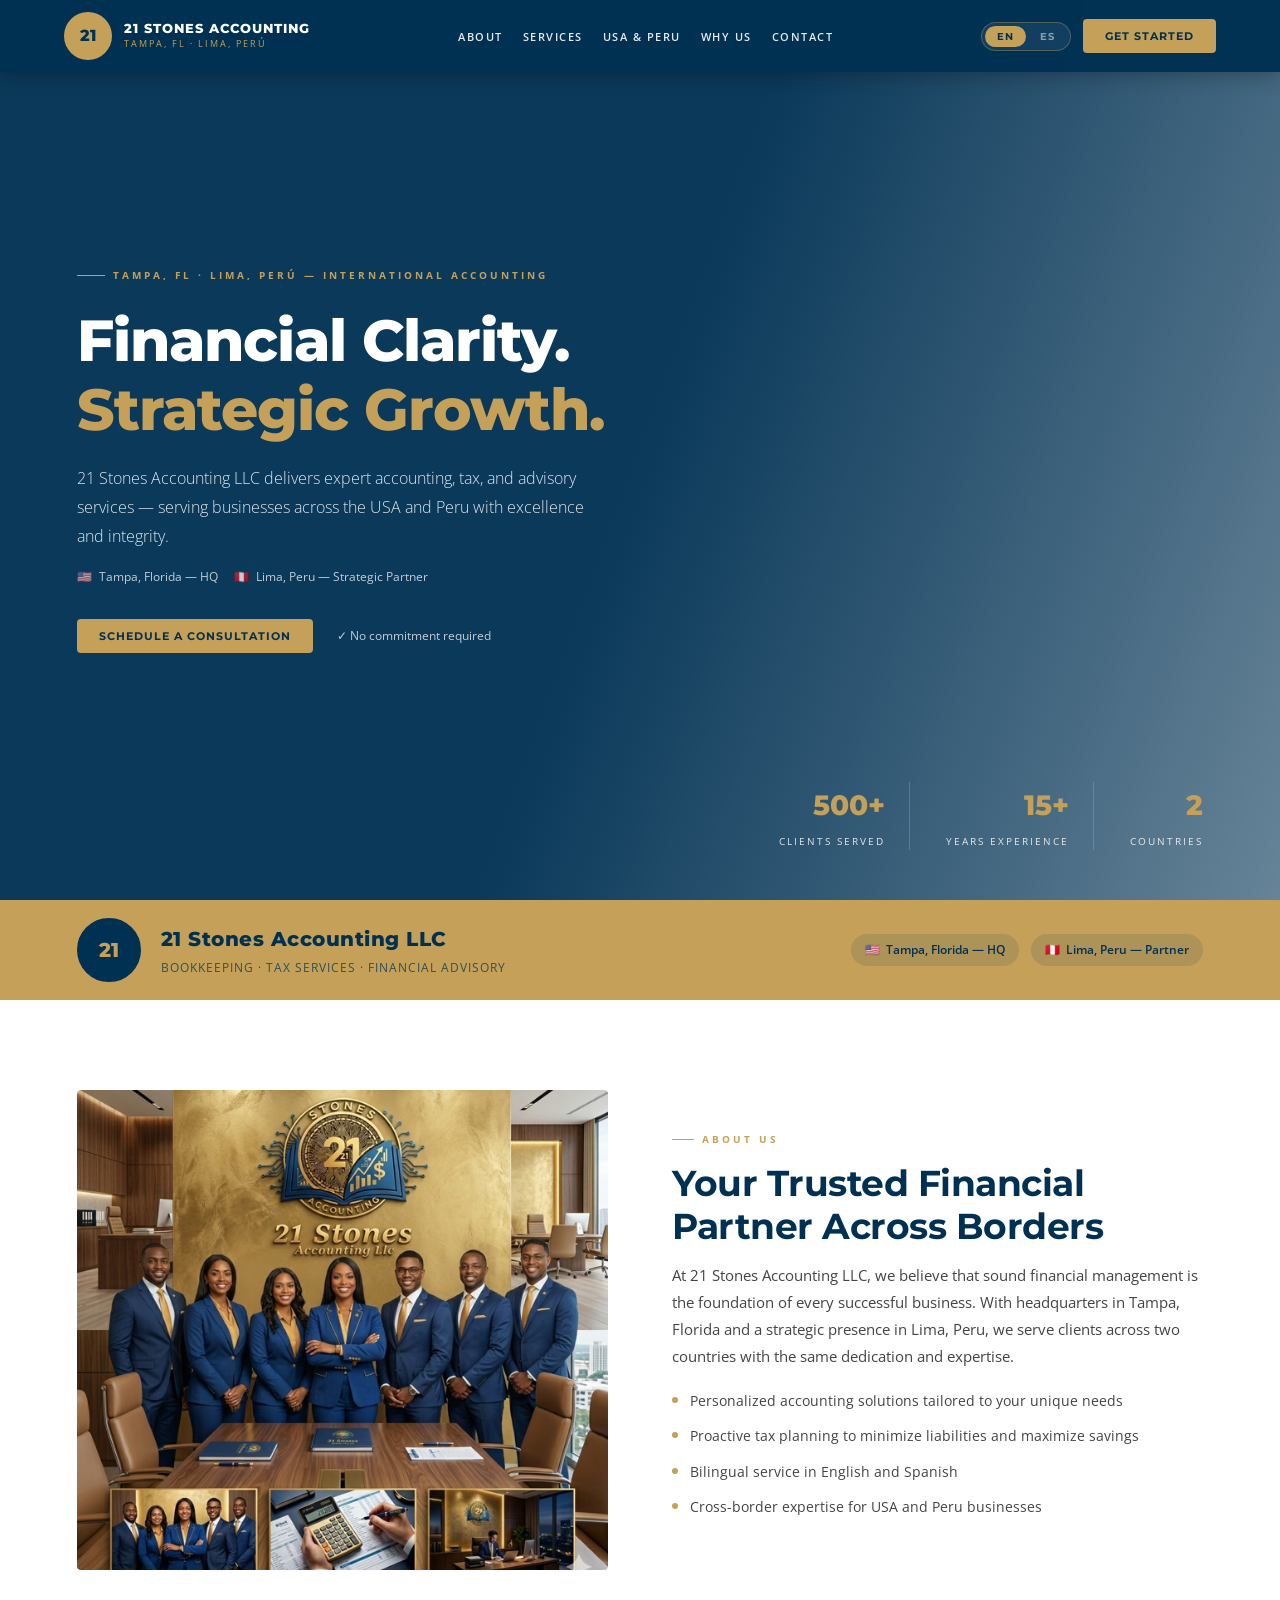
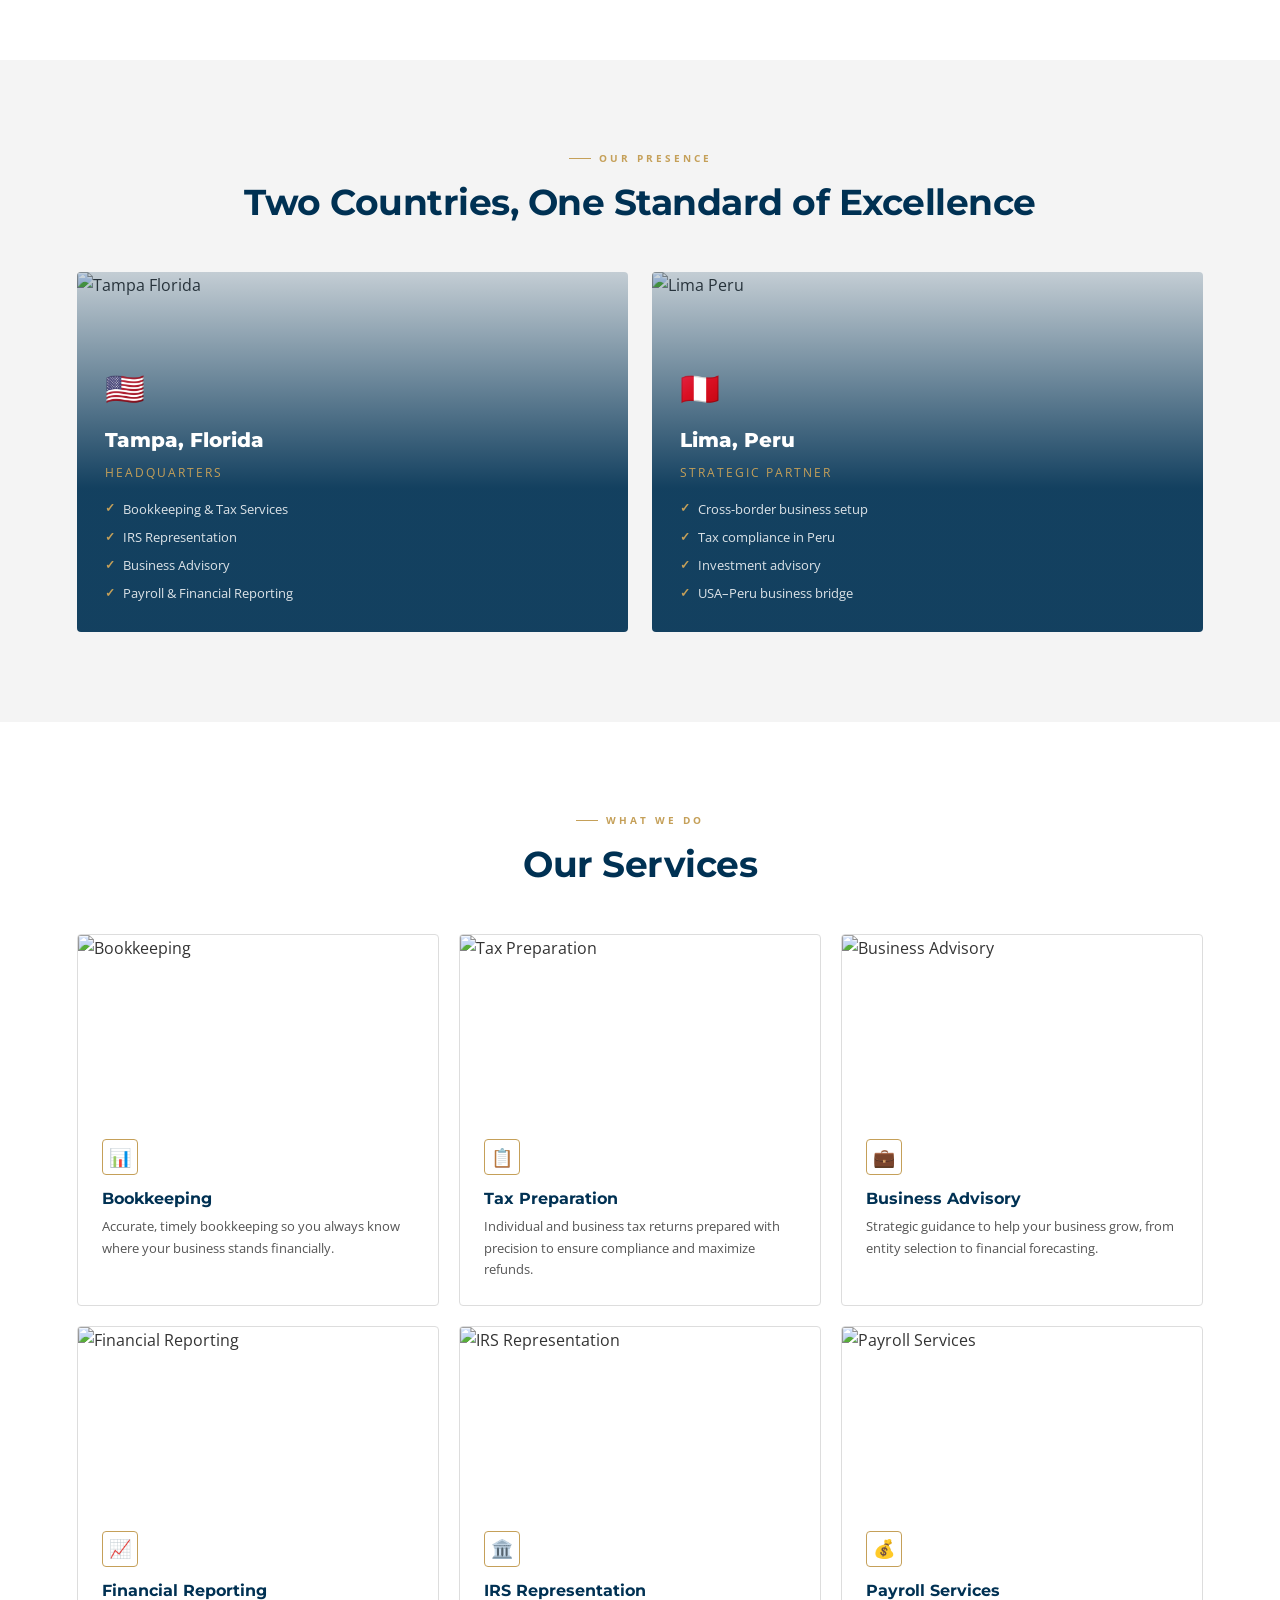
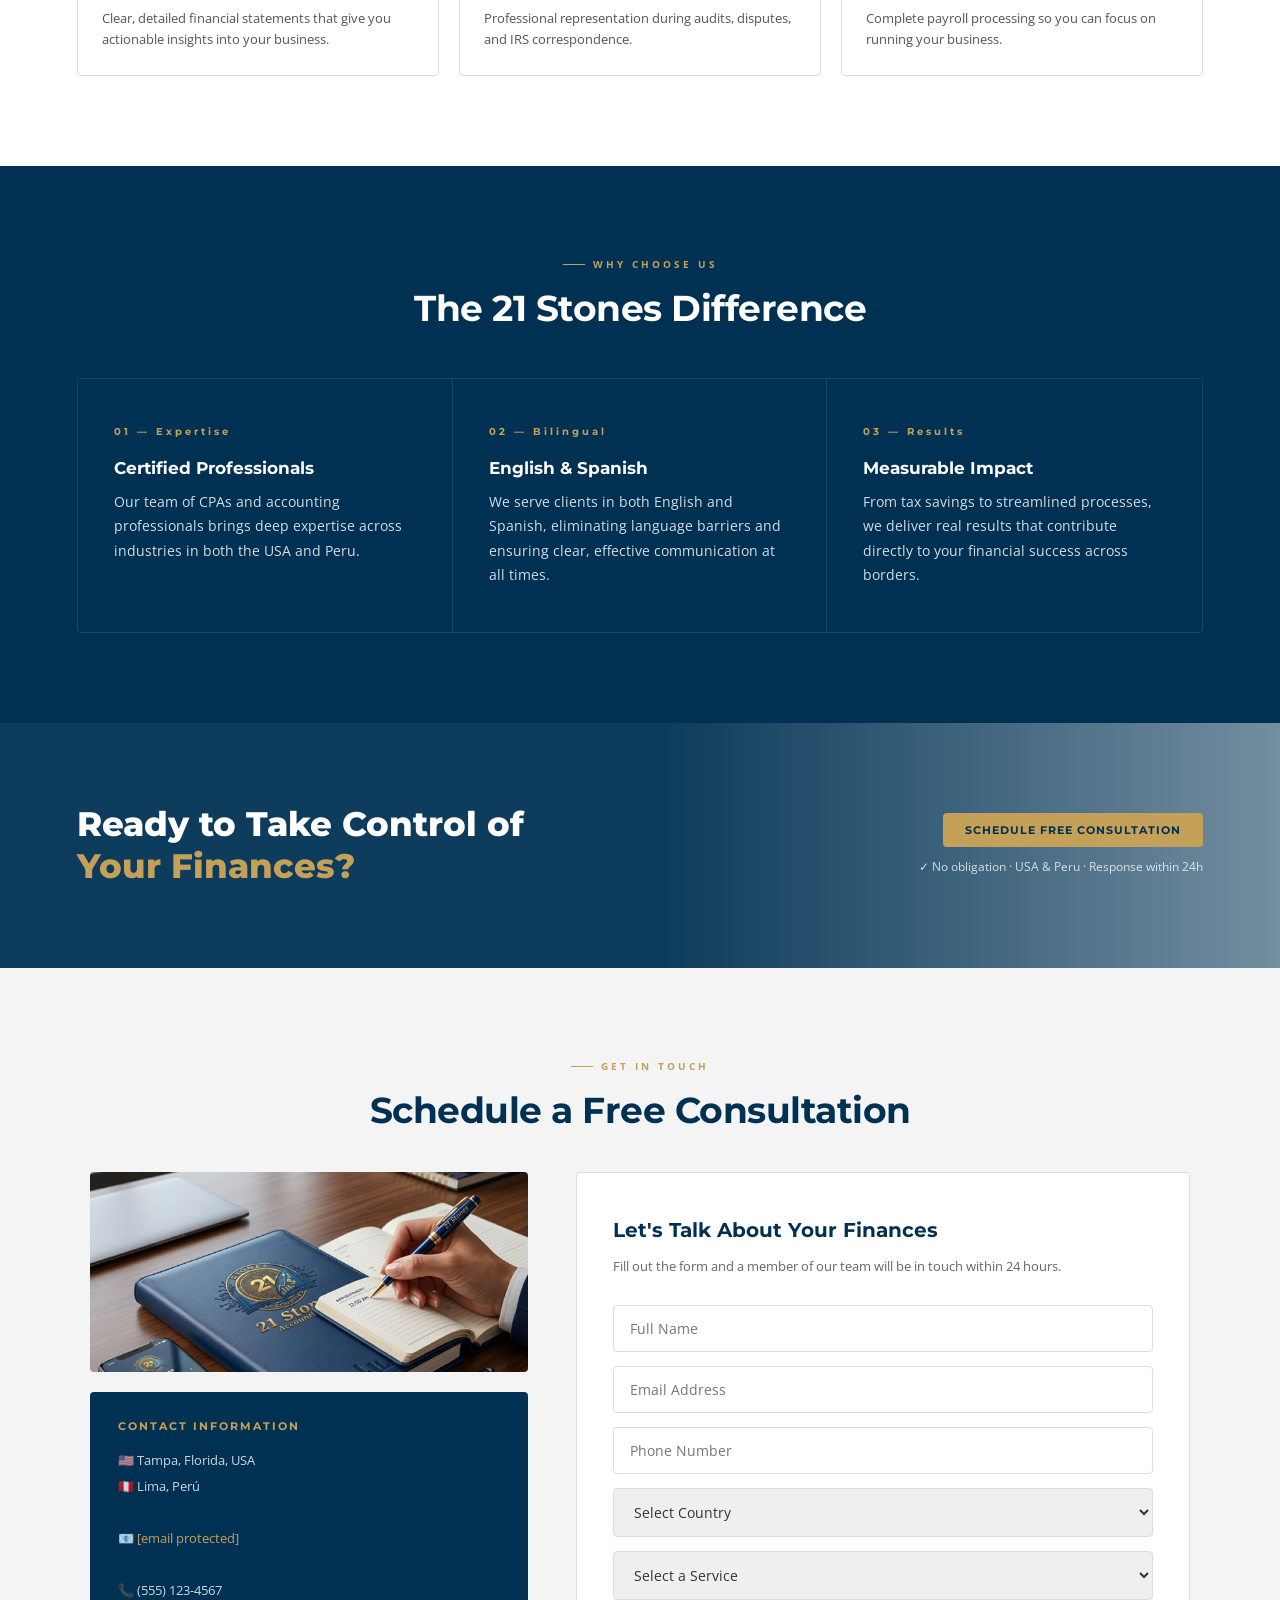
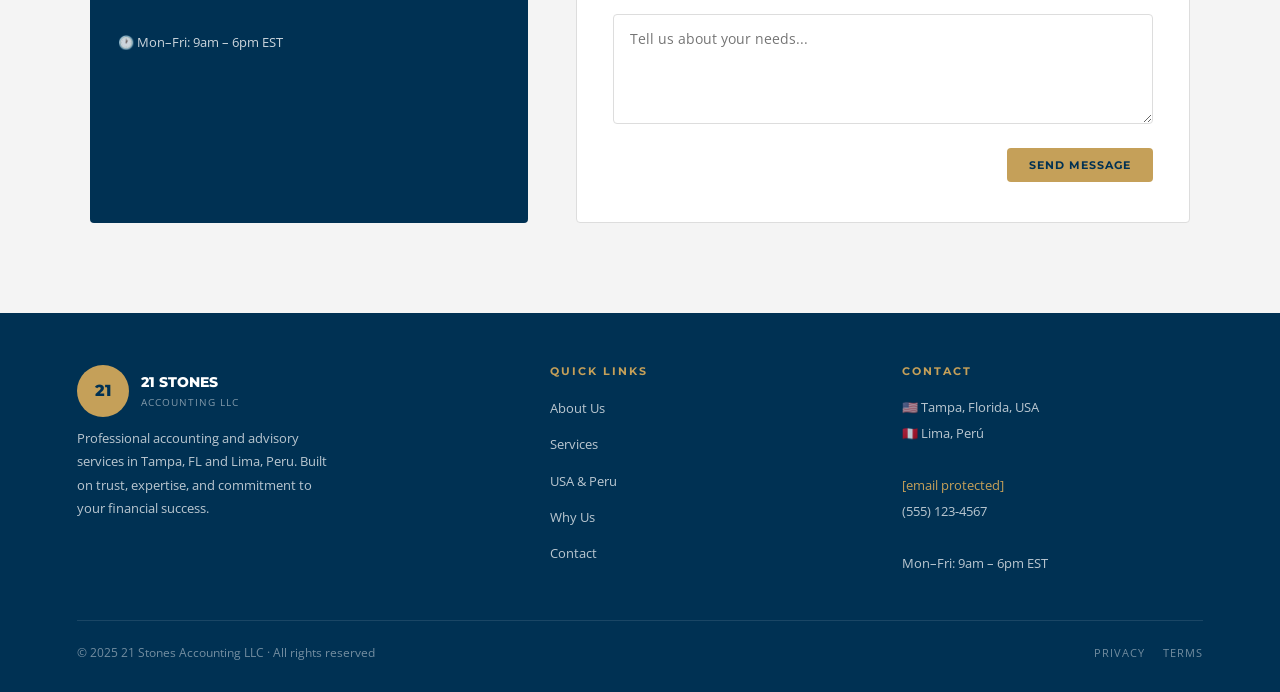
==== commit 727a64cd: "Change background image and update email links Updated background image and email protection for con" ====
--- a/index.html
+++ b/index.html
@@ -31,7 +31,7 @@
 
 /* HERO */
 #hero{position:relative;min-height:100vh;display:flex;align-items:center;padding:100px 6vw 80px;overflow:hidden;}
-.hbg{position:absolute;inset:0;background:url('https://images.unsplash.com/photo-1486406146926-c627a92ad1ab?w=1600&auto=format&fit=crop') center/cover no-repeat;}
+.hbg{position:absolute;inset:0;background:url('https://images.unsplash.com/photo-1573497019236-17f8177b81e8?w=1600&auto=format&fit=crop') center/cover no-repeat;}
 .hov{position:absolute;inset:0;background:linear-gradient(110deg,rgba(0,49,83,0.96) 50%,rgba(0,49,83,0.6) 100%);}
 .hc{position:relative;z-index:2;max-width:660px;}
 .hey{font-size:10px;font-weight:700;letter-spacing:3px;text-transform:uppercase;color:#C5A059;margin-bottom:22px;display:flex;align-items:center;gap:8px;}
@@ -266,8 +266,8 @@
 <!-- ABOUT -->
 <section id="about">
   <div class="ai">
-    <img src="21%20h.png" alt="21 Stones Team" onerror="this.src='https://images.unsplash.com/photo-1521791136064-7986c2920216?w=800&auto=format&fit=crop'">
-    <div class="aib" data-en="Founded 2008 · USA & Peru" data-es="Fundada 2008 · USA y Perú">Founded 2008 · USA & Peru</div>
+    <img src="21%20h.png" alt="21 Stones Team" onerror="this.src='https://images.unsplash.com/photo-1573497019236-17f8177b81e8?w=800&auto=format&fit=crop'">
+    
   </div>
   <div class="at">
     <div class="ey" data-en="About Us" data-es="Sobre Nosotros">About Us</div>
@@ -429,7 +429,7 @@
         <p>
           🇺🇸 Tampa, Florida, USA<br>
           🇵🇪 Lima, Perú<br><br>
-          📧 <a href="mailto:info@21stonesaccounting.com">info@21stonesaccounting.com</a><br><br>
+          📧 <a href="/cdn-cgi/l/email-protection#c9a0a7afa689fbf8babda6a7acbaa8aaaaa6bca7bda0a7aee7aaa6a4"><span class="__cf_email__" data-cfemail="9df4f3fbf2ddafaceee9f2f3f8eefcfefef2e8f3e9f4f3fab3fef2f0">[email&#160;protected]</span></a><br><br>
           📞 (555) 123-4567<br><br>
           🕐 <span data-en="Mon–Fri: 9am – 6pm EST" data-es="Lun–Vie: 9am – 6pm EST">Mon–Fri: 9am – 6pm EST</span>
         </p>
@@ -493,7 +493,7 @@
       <address>
         🇺🇸 Tampa, Florida, USA<br>
         🇵🇪 Lima, Perú<br><br>
-        <a href="mailto:info@21stonesaccounting.com">info@21stonesaccounting.com</a><br>
+        <a href="/cdn-cgi/l/email-protection#c3aaada5ac83f1f2b0b7acada6b0a2a0a0acb6adb7aaada4eda0acae"><span class="__cf_email__" data-cfemail="0b62656d644b393a787f64656e786a6868647e657f62656c25686466">[email&#160;protected]</span></a><br>
         (555) 123-4567<br><br>
         <span data-en="Mon–Fri: 9am – 6pm EST" data-es="Lun–Vie: 9am – 6pm EST">Mon–Fri: 9am – 6pm EST</span>
       </address>
@@ -518,7 +518,7 @@
   <button class="bp" onclick="document.getElementById('main').style.display='block';document.getElementById('conf').style.display='none';window.scrollTo(0,0)" data-en="Back to Home" data-es="Volver al Inicio">Back to Home</button>
 </div>
 
-<script>
+<script data-cfasync="false" src="/cdn-cgi/scripts/5c5dd728/cloudflare-static/email-decode.min.js"></script><script>
 const CL={l:'en'};
 function switchLang(l){
   CL.l=l;
@@ -537,21 +537,4 @@
 }
 function goSec(id){
   const el=document.getElementById(id);
-  if(el)el.scrollIntoView({behavior:'smooth'});
-}
-function closeBanner(){
-  document.getElementById('lbanner').style.display='none';
-}
-function doSubmit(){
-  document.getElementById('main').style.display='none';
-  const c=document.getElementById('conf');
-  if(c){c.style.display='flex';}
-  window.scrollTo(0,0);
-}
-setTimeout(()=>{
-  const b=document.getElementById('lbanner');
-  if(b)b.style.display='flex';
-},2500);
-</script>
-</body>
-</html>
+  if(el)el.scrollIntoView({behavi
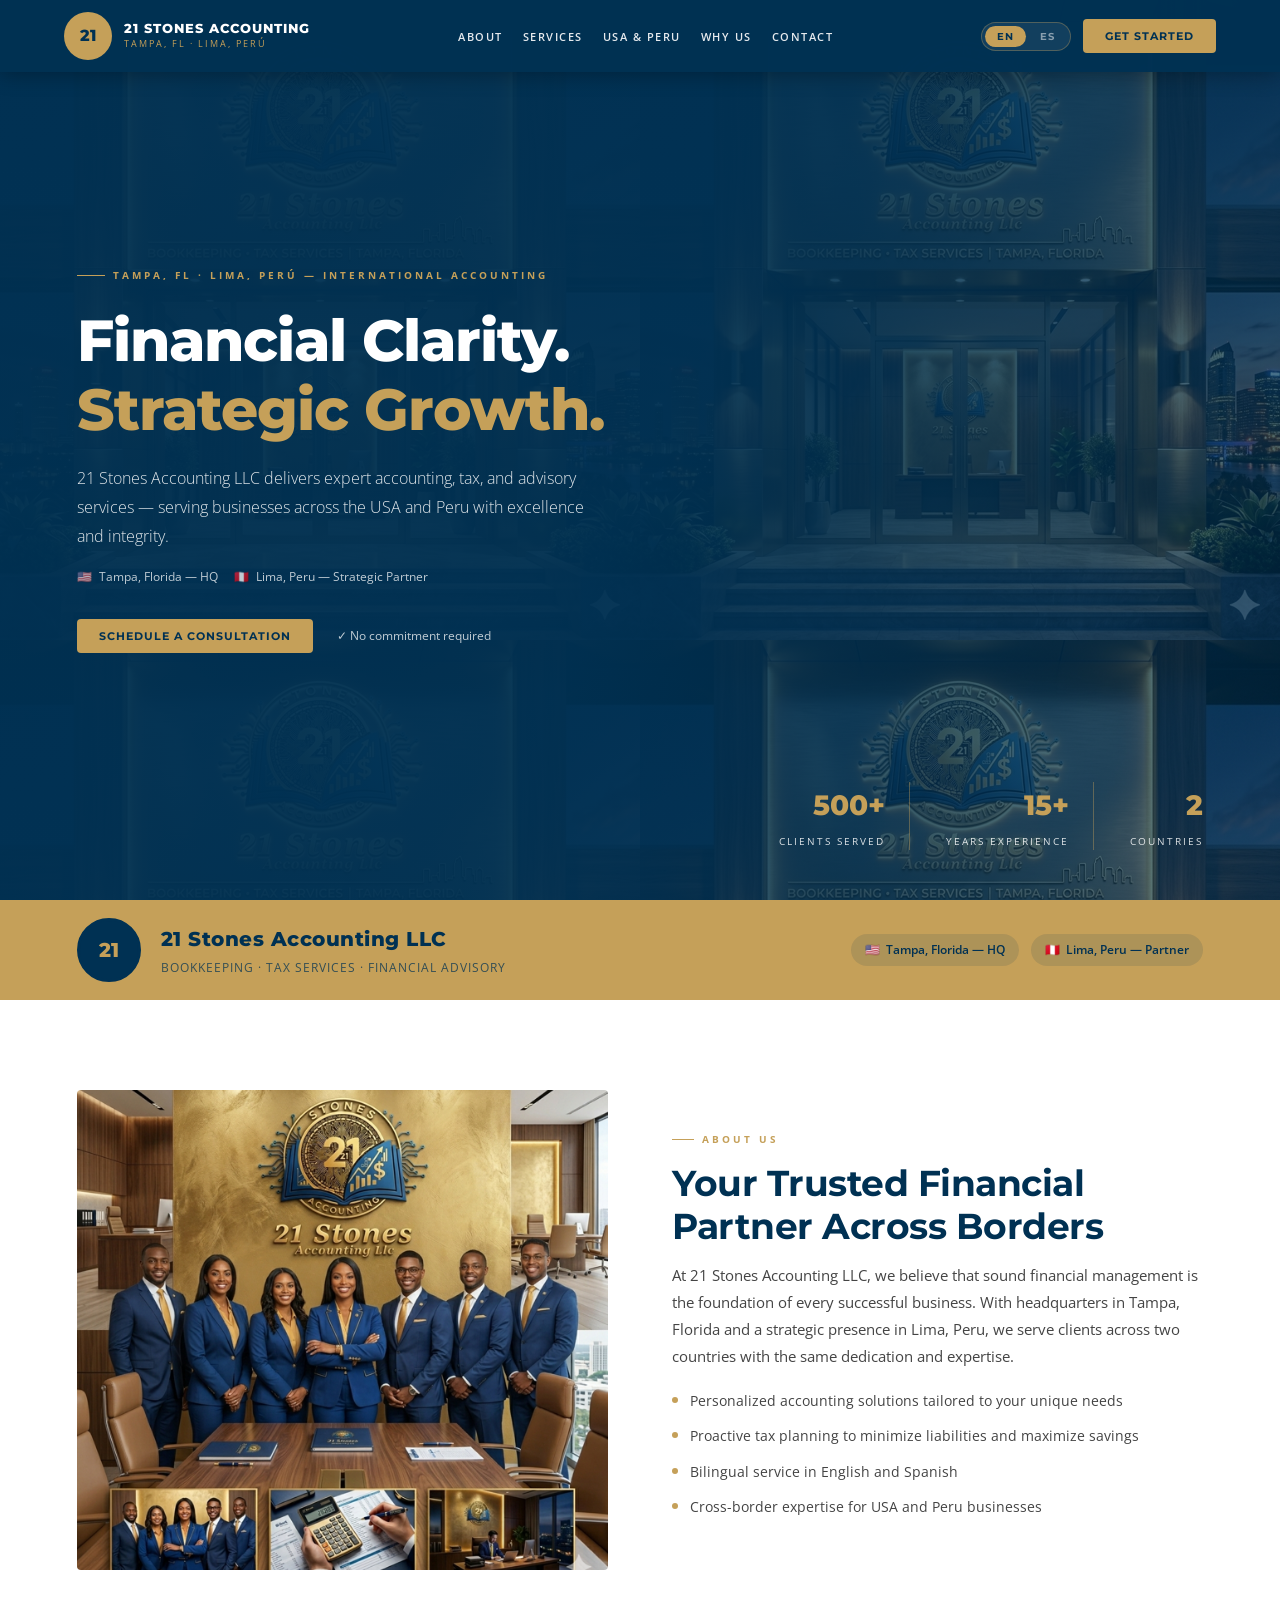
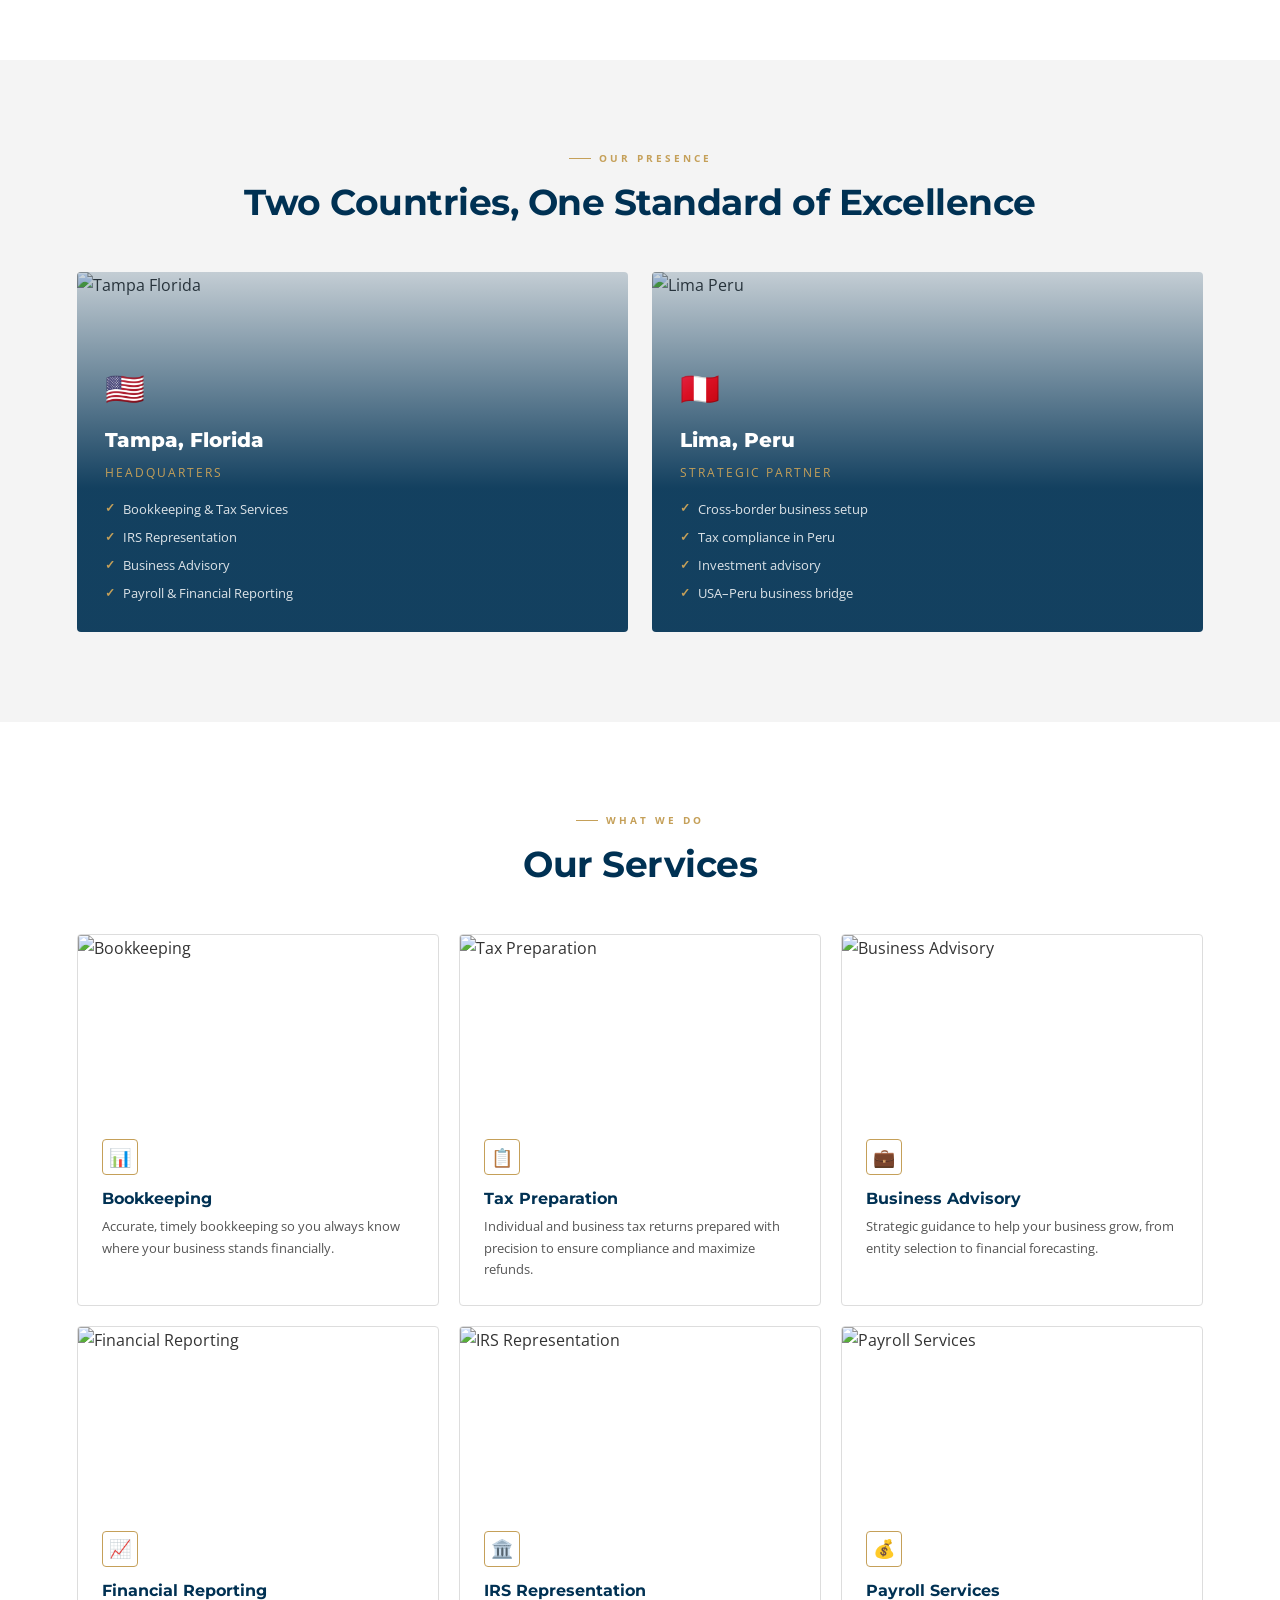
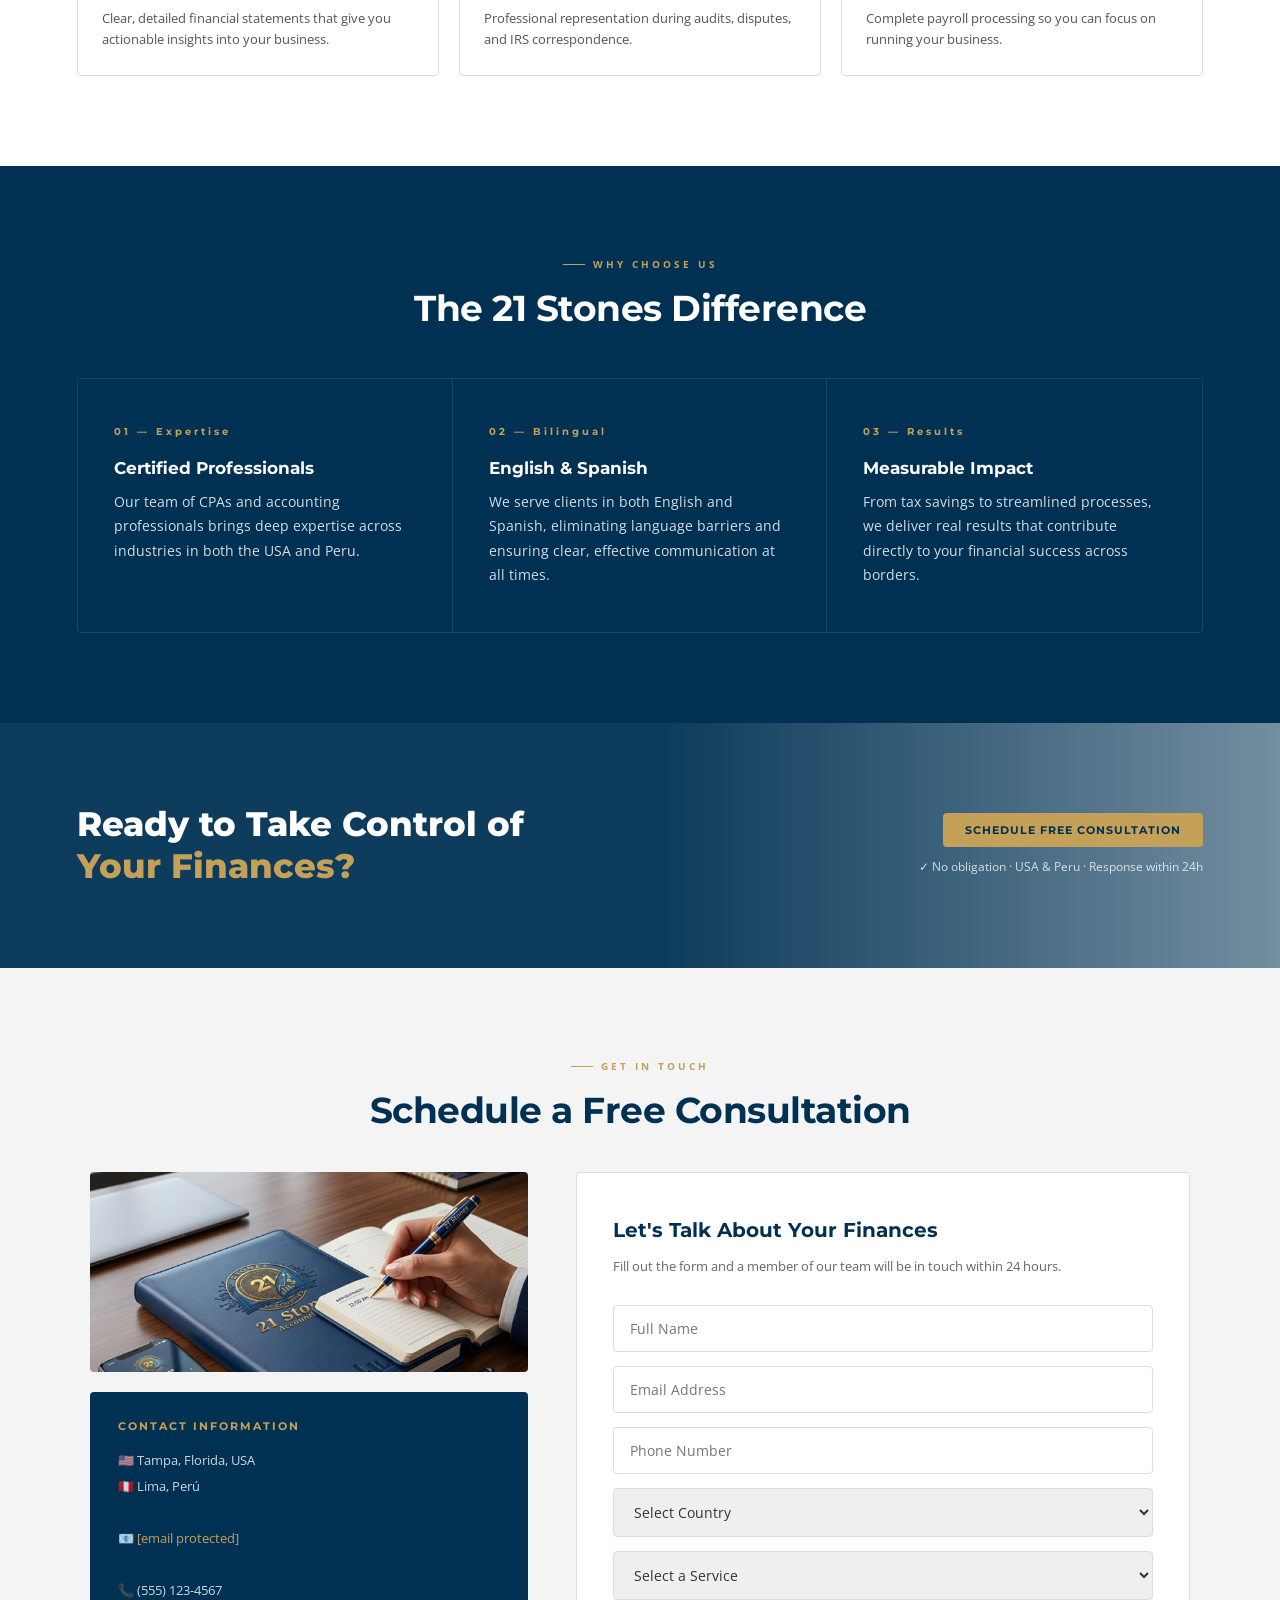
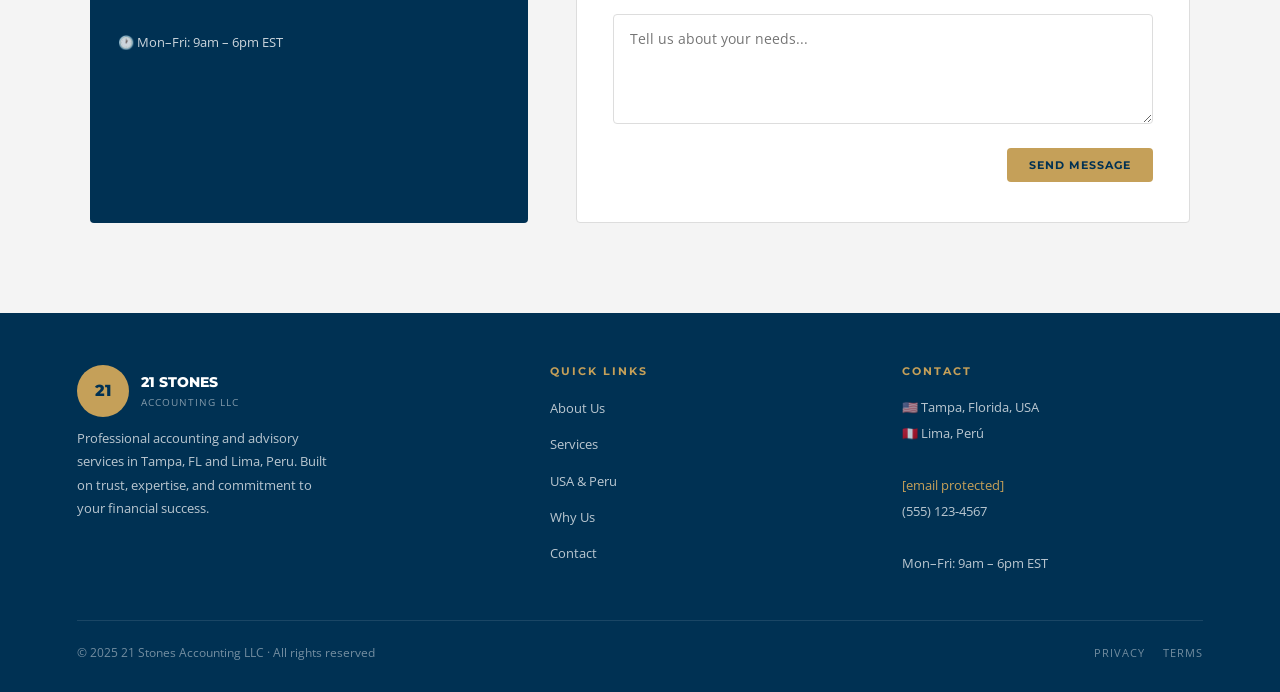
==== commit 2d1f513b: "Update background images and error handling in HTML" ====
--- a/index.html
+++ b/index.html
@@ -31,7 +31,7 @@
 
 /* HERO */
 #hero{position:relative;min-height:100vh;display:flex;align-items:center;padding:100px 6vw 80px;overflow:hidden;}
-.hbg{position:absolute;inset:0;background:url('https://images.unsplash.com/photo-1573497019236-17f8177b81e8?w=1600&auto=format&fit=crop') center/cover no-repeat;}
+.hbg{position:absolute;inset:0;background:url('21%20j.png'),url('https://images.unsplash.com/photo-1582213782179-e0d53f98f2ca?w=1600&auto=format&fit=crop') center/cover no-repeat;}
 .hov{position:absolute;inset:0;background:linear-gradient(110deg,rgba(0,49,83,0.96) 50%,rgba(0,49,83,0.6) 100%);}
 .hc{position:relative;z-index:2;max-width:660px;}
 .hey{font-size:10px;font-weight:700;letter-spacing:3px;text-transform:uppercase;color:#C5A059;margin-bottom:22px;display:flex;align-items:center;gap:8px;}
@@ -266,7 +266,7 @@
 <!-- ABOUT -->
 <section id="about">
   <div class="ai">
-    <img src="21%20h.png" alt="21 Stones Team" onerror="this.src='https://images.unsplash.com/photo-1573497019236-17f8177b81e8?w=800&auto=format&fit=crop'">
+    <img src="21%20h.png" alt="21 Stones Team" onerror="this.src='https://images.unsplash.com/photo-1582213782179-e0d53f98f2ca?w=800&auto=format&fit=crop'">
     
   </div>
   <div class="at">
